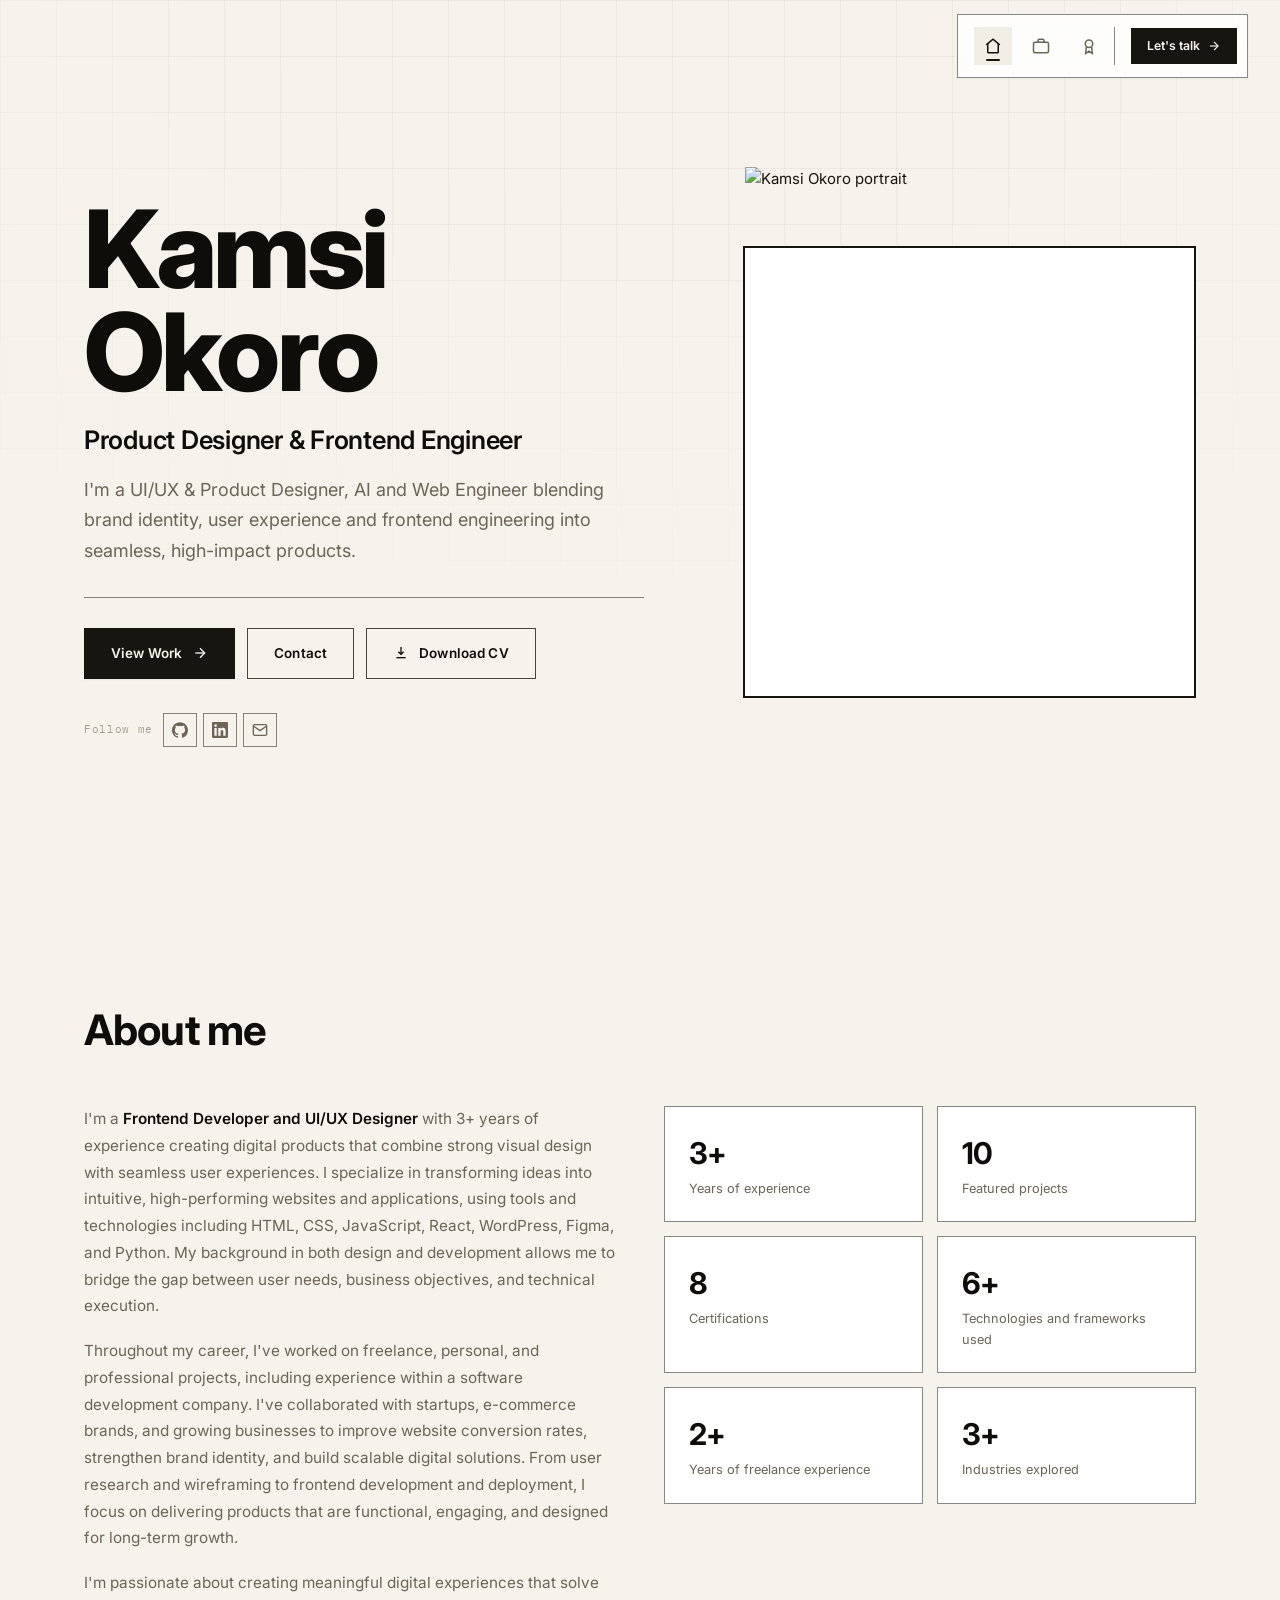
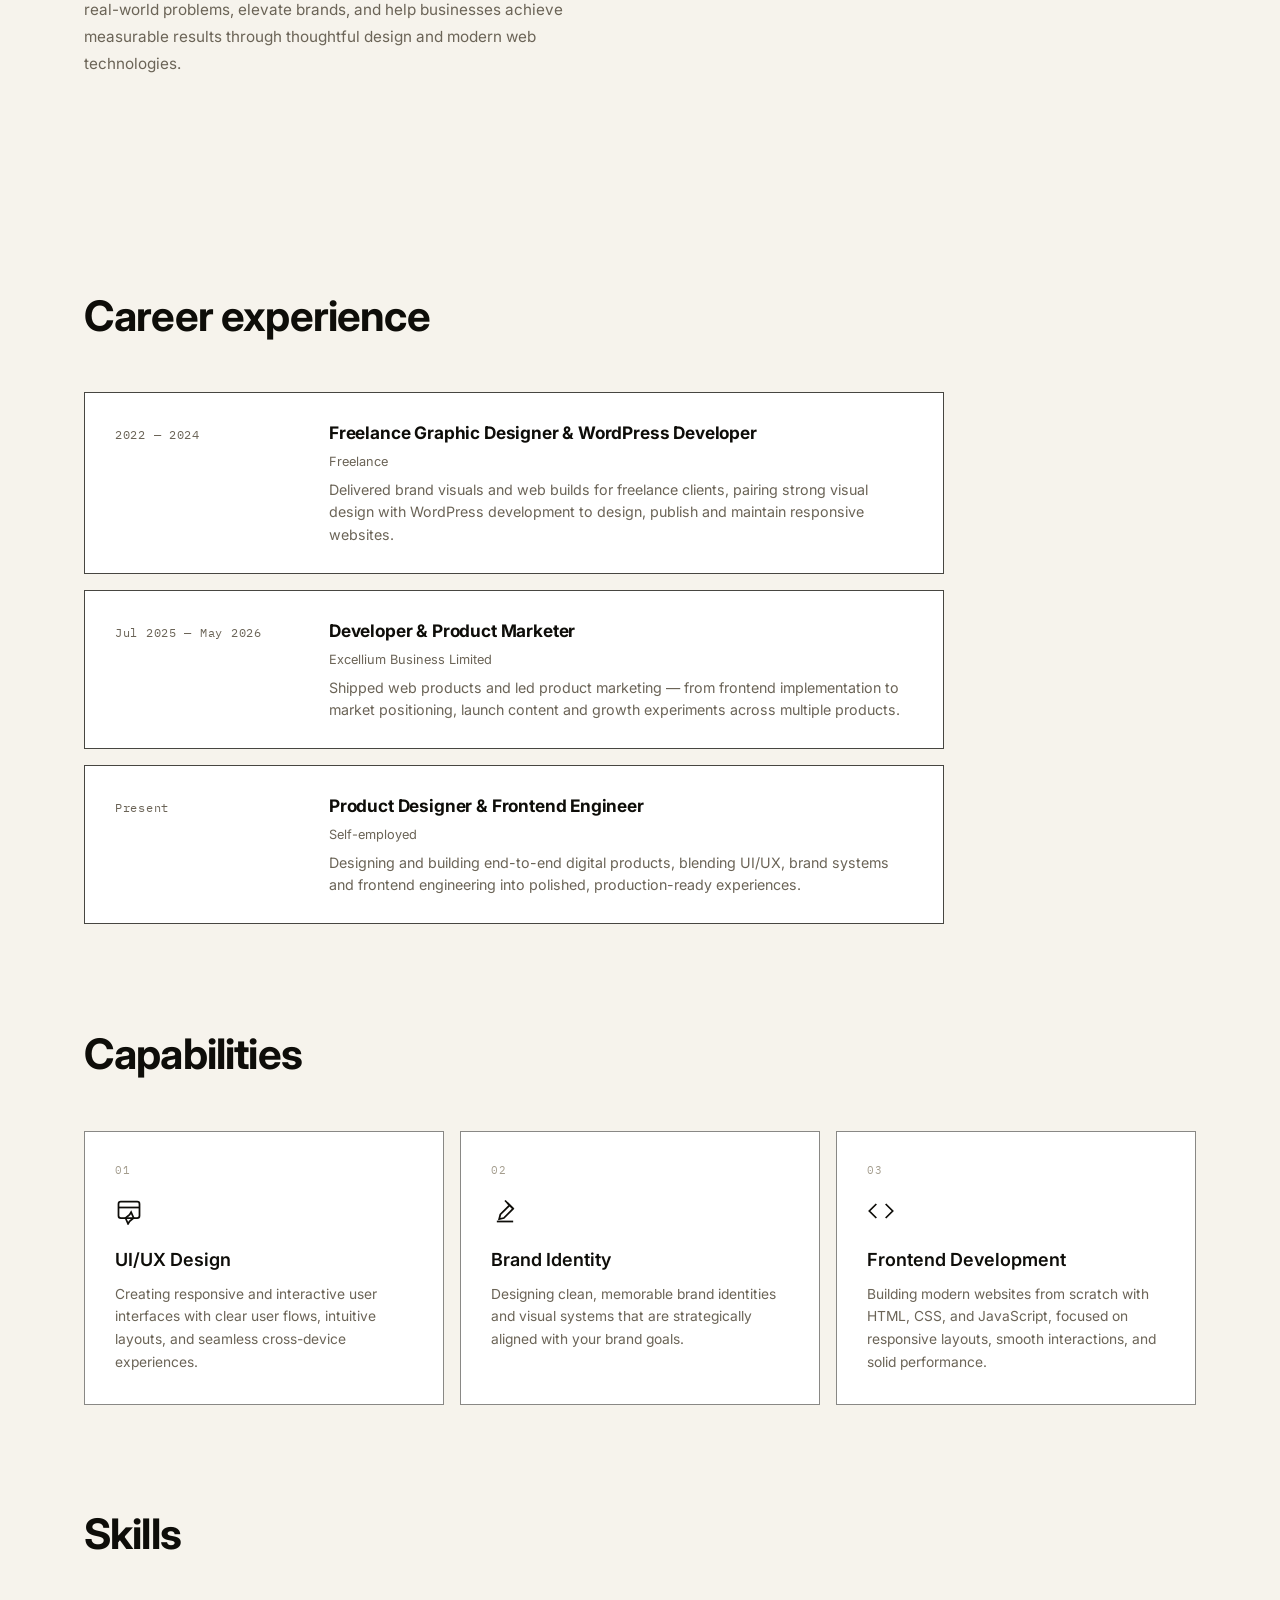
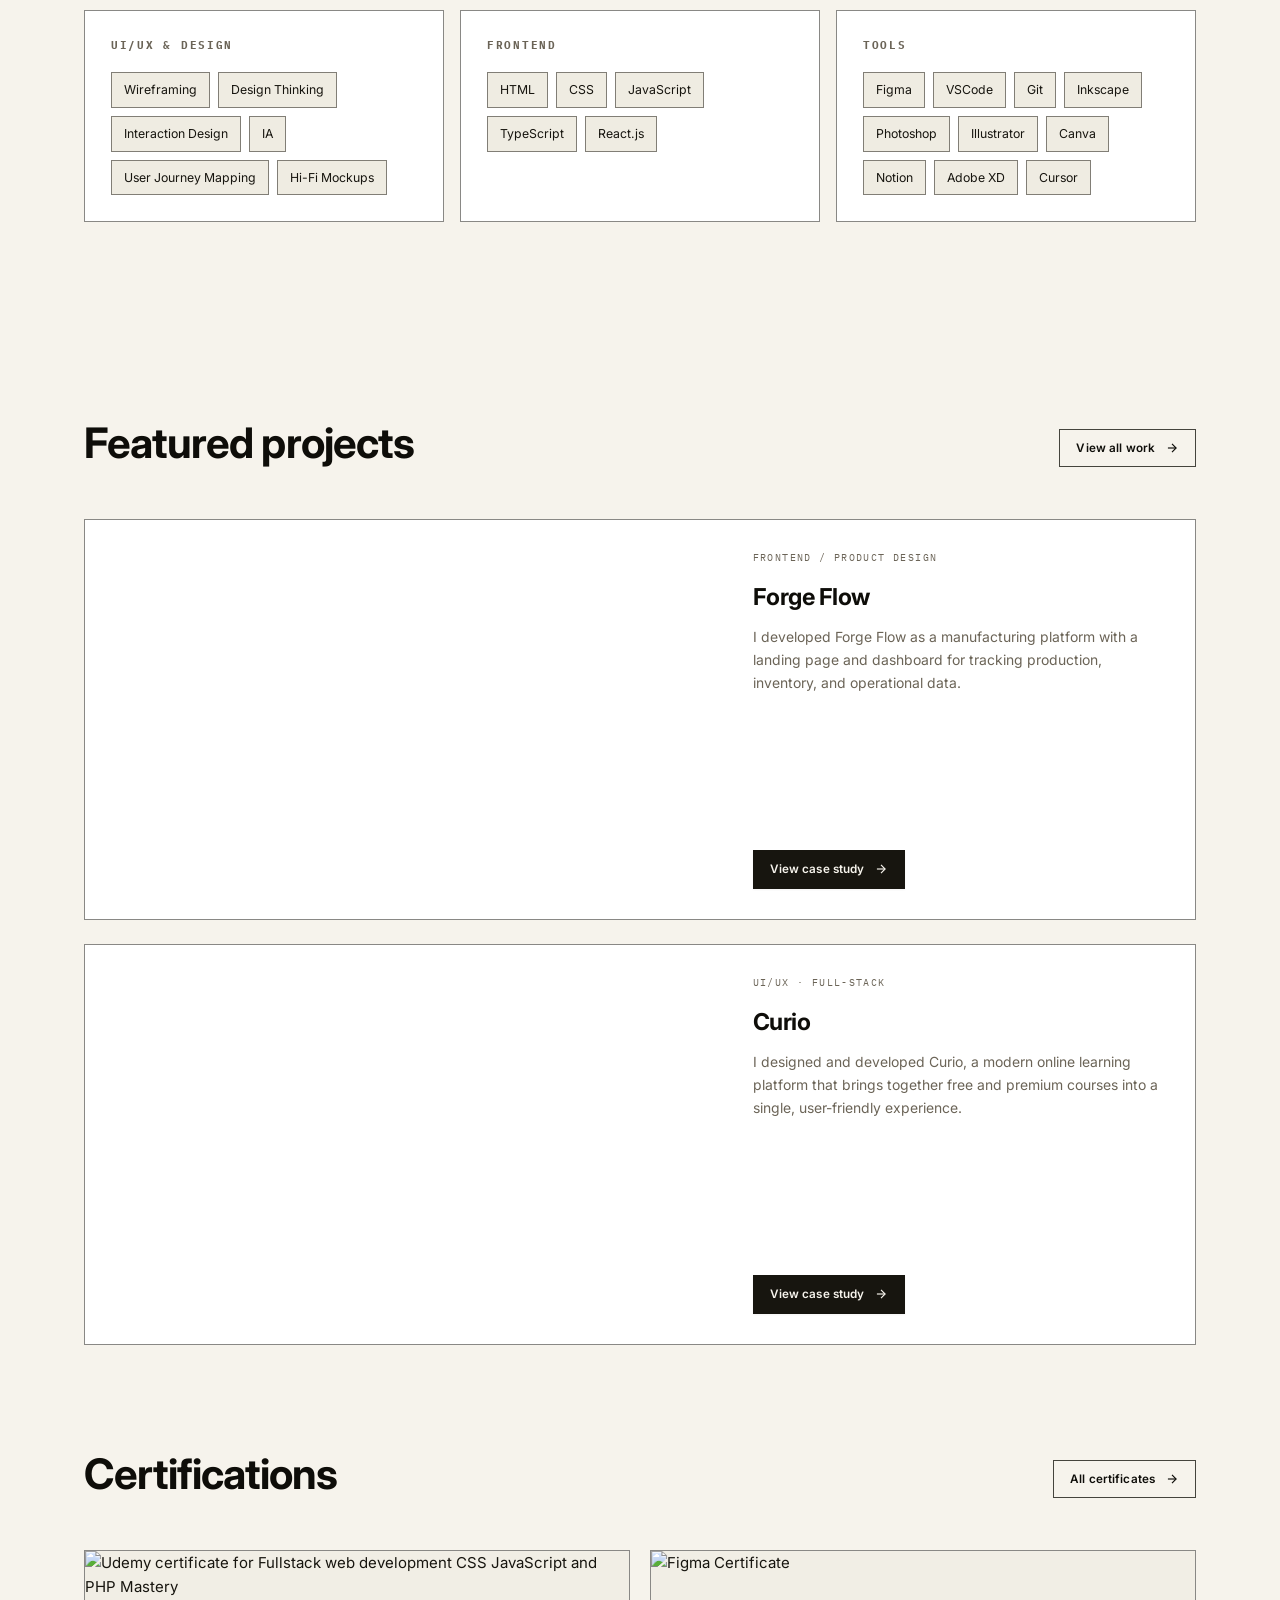
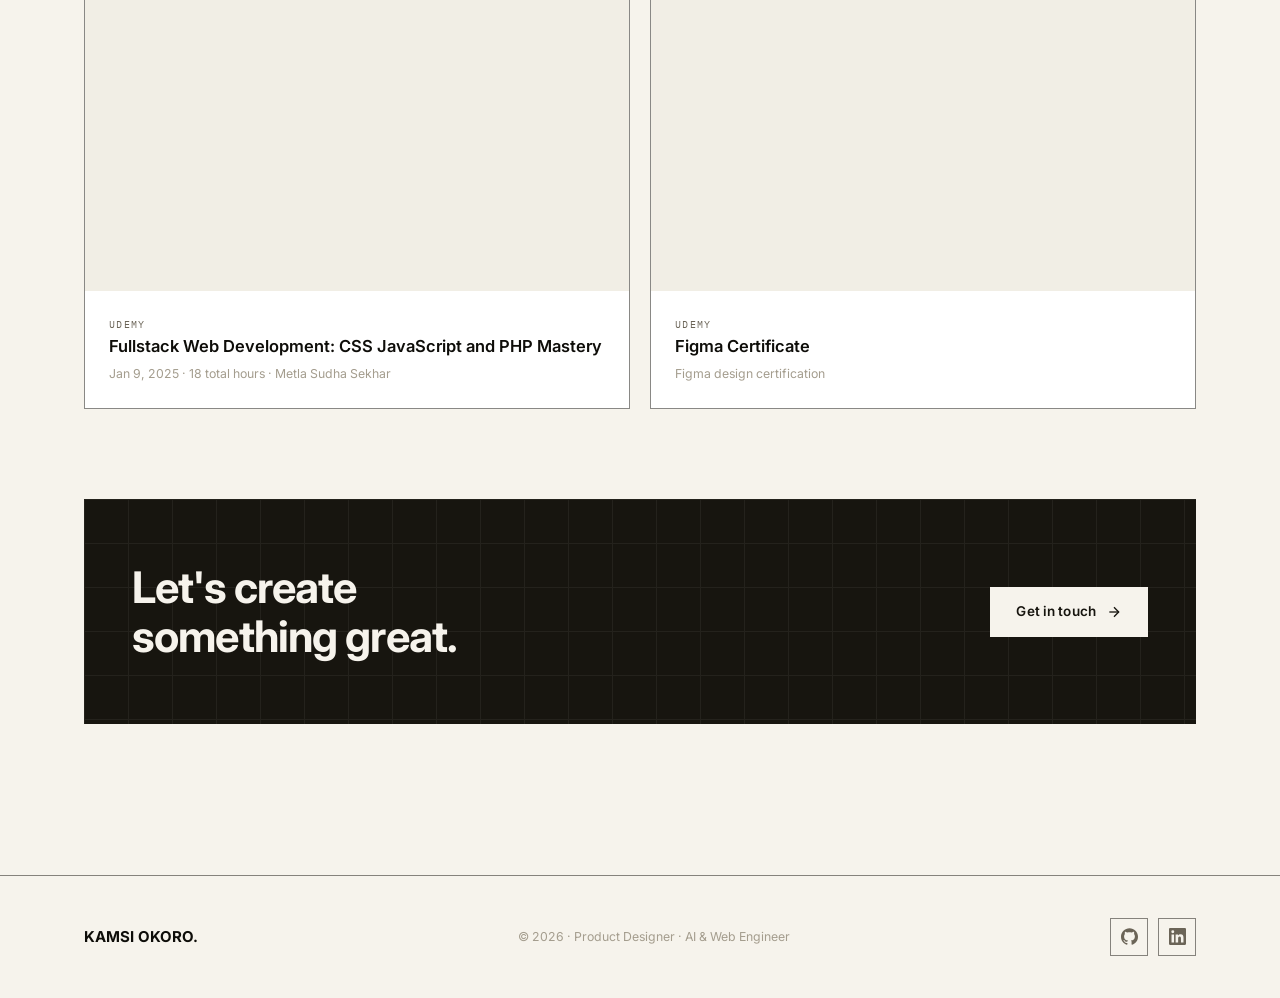
==== index.html @ ba5ca4f6 "Hero: new portfolio photo in square outlined frame, career experience section, expanded stats - Hero" ====
﻿<!DOCTYPE html>
<html lang="en" data-theme="light">
<head>
<meta charset="UTF-8">
<meta name="viewport" content="width=device-width, initial-scale=1.0">
<title>Kamsi Okoro — Product Designer · UI/UX · AI / Web Engineer</title>
<meta name="description" content="Kamsi Okoro is a Product Designer, UI/UX Designer, AI Engineer and Web Developer crafting premium digital products, brand identities and seamless experiences.">
<meta property="og:title" content="Kamsi Okoro — Portfolio">
<meta property="og:description" content="Product Designer · UI/UX Designer · AI / Web Engineer">
<meta property="og:type" content="website">
<link rel="icon" type="image/svg+xml" href="favicon.svg">
<link rel="stylesheet" href="css/style.css">
</head>
<body class="home-page">

<!-- ══════════ NAVBAR ══════════ -->
<header class="navbar">
  <div class="navbar-inner">
    <nav class="navbar-center" aria-label="Primary">
      <ul class="nav-links">
        <li><a class="nav-link active" href="index.html" aria-label="Home" title="Home"><svg viewBox="0 0 24 24" fill="none" stroke="currentColor" stroke-width="2"><path d="M3 10.5 12 3l9 7.5"/><path d="M5 9v11a1 1 0 0 0 1 1h12a1 1 0 0 0 1-1V9"/></svg></a></li>
        <li><a class="nav-link" href="works.html" aria-label="Work" title="Work"><svg viewBox="0 0 24 24" fill="none" stroke="currentColor" stroke-width="2"><rect x="2" y="7" width="20" height="14" rx="2"/><path d="M16 7V5a2 2 0 0 0-2-2h-4a2 2 0 0 0-2 2v2"/></svg></a></li>
        <li><a class="nav-link" href="certificatiions.html" aria-label="Certificates" title="Certificates"><svg viewBox="0 0 24 24" fill="none" stroke="currentColor" stroke-width="2"><circle cx="12" cy="9" r="5"/><path d="M8.5 13.5 7.5 22l4.5-3 4.5 3-1-8.5"/></svg></a></li>
      </ul>
    </nav>
    <div class="navbar-right">
      <a class="nav-cta" href="contact.html">Let's talk
        <svg viewBox="0 0 24 24" fill="none" stroke="currentColor" stroke-width="2"><line x1="5" y1="12" x2="19" y2="12"/><polyline points="12,5 19,12 12,19"/></svg>
      </a>
      <button class="hamburger-btn" aria-label="Toggle menu">
        <div class="hamburger-icon"><span></span><span></span><span></span></div>
      </button>
    </div>
  </div>
</header>

<!-- ══════════ MOBILE MENU ══════════ -->
<div class="mobile-menu">
  <ul class="mobile-menu-links">
    <li><a class="active" href="index.html">Home <small>/ 01</small></a></li>
    <li><a href="works.html">Work <small>/ 02</small></a></li>
    <li><a href="certificatiions.html">Certificates <small>/ 03</small></a></li>
    <li><a href="contact.html">Contact <small>/ 04</small></a></li>
  </ul>
  <div class="mobile-menu-social">
    <a href="https://www.linkedin.com/in/kamsiokoro" target="_blank" rel="noopener"><svg viewBox="0 0 24 24" fill="currentColor"><path d="M20.447 20.452h-3.554v-5.569c0-1.328-.027-3.037-1.852-3.037-1.853 0-2.136 1.445-2.136 2.939v5.667H9.351V9h3.414v1.561h.046c.477-.9 1.637-1.85 3.37-1.85 3.601 0 4.267 2.37 4.267 5.455v6.286zM5.337 7.433a2.062 2.062 0 01-2.063-2.065 2.064 2.064 0 112.063 2.065zm1.782 13.019H3.555V9h3.564v11.452zM22.225 0H1.771C.792 0 0 .774 0 1.729v20.542C0 23.227.792 24 1.771 24h20.451C23.2 24 24 23.227 24 22.271V1.729C24 .774 23.2 0 22.222 0h.003z"/></svg> LinkedIn</a>
    <a href="https://github.com/kamsigpt" target="_blank" rel="noopener noreferrer"><svg viewBox="0 0 24 24" fill="currentColor"><path d="M12 .297c-6.63 0-12 5.373-12 12 0 5.303 3.438 9.8 8.205 11.385.6.113.82-.258.82-.577 0-.285-.01-1.04-.015-2.04-3.338.724-4.042-1.61-4.042-1.61C4.422 18.07 3.633 17.7 3.633 17.7c-1.087-.744.084-.729.084-.729 1.205.084 1.838 1.236 1.838 1.236 1.07 1.835 2.809 1.305 3.495.998.108-.776.417-1.305.76-1.605-2.665-.3-5.466-1.332-5.466-5.93 0-1.31.465-2.38 1.235-3.22-.135-.303-.54-1.523.105-3.176 0 0 1.005-.322 3.3 1.23.96-.267 1.98-.399 3-.405 1.02.006 2.04.138 3 .405 2.28-1.552 3.285-1.23 3.285-1.23.645 1.653.24 2.873.12 3.176.765.84 1.23 1.91 1.23 3.22 0 4.61-2.805 5.625-5.475 5.92.42.36.81 1.096.81 2.22 0 1.606-.015 2.896-.015 3.286 0 .315.21.69.825.57C20.565 22.092 24 17.592 24 12.297c0-6.627-5.373-12-12-12"/></svg> GitHub</a>
    <a class="email-contact-link" href="mailto:theofficialkamsiokoro@gmail.com" data-email="theofficialkamsiokoro@gmail.com"><svg viewBox="0 0 24 24" fill="none" stroke="currentColor" stroke-width="2"><path d="M4 4h16c1.1 0 2 .9 2 2v12c0 1.1-.9 2-2 2H4c-1.1 0-2-.9-2-2V6c0-1.1.9-2 2-2z"/><polyline points="22,6 12,13 2,6"/></svg> Email</a>
    <a class="cv-download-link" href="assets/Nedokoro_Kamsiyochi_%E2%80%94_Product_Designer_Portfolio.pdf" download="Kamsi_Okoro_CV.pdf" data-cv-src="assets/Nedokoro_Kamsiyochi_%E2%80%94_Product_Designer_Portfolio.pdf" data-download-name="Kamsi_Okoro_CV.pdf"><svg viewBox="0 0 24 24" fill="none" stroke="currentColor" stroke-width="2"><path d="M12 3v11"/><path d="M8 10l4 4 4-4"/><path d="M5 19h14"/></svg> CV</a>
  </div>
</div>

<main class="main-content">

  <!-- ══════════ HERO ══════════ -->
  <section class="hero">
    <div class="container hero-grid">
      <div class="hero-copy hero-enter">
        <span class="hero-name-line">Kamsi Okoro</span>
        <p class="hero-subtitle">Product Designer &amp; Frontend Engineer</p>
        <p class="hero-intro">I'm a UI/UX &amp; Product Designer, AI and Web Engineer blending brand identity, user experience and frontend engineering into seamless, high-impact products.</p>
        <div class="hero-cta">
          <a class="btn btn-primary" href="works.html">View Work
            <svg viewBox="0 0 24 24" fill="none" stroke="currentColor" stroke-width="2"><line x1="5" y1="12" x2="19" y2="12"/><polyline points="12,5 19,12 12,19"/></svg>
          </a>
          <a class="btn btn-outline" href="contact.html">Contact</a>
          <a class="btn btn-outline cv-download-link" href="assets/Nedokoro_Kamsiyochi_%E2%80%94_Product_Designer_Portfolio.pdf" download="Kamsi_Okoro_CV.pdf" data-cv-src="assets/Nedokoro_Kamsiyochi_%E2%80%94_Product_Designer_Portfolio.pdf" data-download-name="Kamsi_Okoro_CV.pdf">
            <svg viewBox="0 0 24 24" fill="none" stroke="currentColor" stroke-width="2"><path d="M12 3v11"/><path d="M8 10l4 4 4-4"/><path d="M5 19h14"/></svg>
            Download CV
          </a>
        </div>
        <div class="hero-quick">
          <span class="mono">Follow me</span>
          <div class="quick-links">
            <a href="https://github.com/kamsigpt" target="_blank" rel="noopener noreferrer" aria-label="GitHub"><svg viewBox="0 0 24 24" fill="currentColor"><path d="M12 .297c-6.63 0-12 5.373-12 12 0 5.303 3.438 9.8 8.205 11.385.6.113.82-.258.82-.577 0-.285-.01-1.04-.015-2.04-3.338.724-4.042-1.61-4.042-1.61C4.422 18.07 3.633 17.7 3.633 17.7c-1.087-.744.084-.729.084-.729 1.205.084 1.838 1.236 1.838 1.236 1.07 1.835 2.809 1.305 3.495.998.108-.776.417-1.305.76-1.605-2.665-.3-5.466-1.332-5.466-5.93 0-1.31.465-2.38 1.235-3.22-.135-.303-.54-1.523.105-3.176 0 0 1.005-.322 3.3 1.23.96-.267 1.98-.399 3-.405 1.02.006 2.04.138 3 .405 2.28-1.552 3.285-1.23 3.285-1.23.645 1.653.24 2.873.12 3.176.765.84 1.23 1.91 1.23 3.22 0 4.61-2.805 5.625-5.475 5.92.42.36.81 1.096.81 2.22 0 1.606-.015 2.896-.015 3.286 0 .315.21.69.825.57C20.565 22.092 24 17.592 24 12.297c0-6.627-5.373-12-12-12"/></svg></a>
            <a href="https://www.linkedin.com/in/kamsiokoro" target="_blank" rel="noopener" aria-label="LinkedIn"><svg viewBox="0 0 24 24" fill="currentColor"><path d="M20.447 20.452h-3.554v-5.569c0-1.328-.027-3.037-1.852-3.037-1.853 0-2.136 1.445-2.136 2.939v5.667H9.351V9h3.414v1.561h.046c.477-.9 1.637-1.85 3.37-1.85 3.601 0 4.267 2.37 4.267 5.455v6.286zM5.337 7.433a2.062 2.062 0 01-2.063-2.065 2.064 2.064 0 112.063 2.065zm1.782 13.019H3.555V9h3.564v11.452zM22.225 0H1.771C.792 0 0 .774 0 1.729v20.542C0 23.227.792 24 1.771 24h20.451C23.2 24 24 23.227 24 22.271V1.729C24 .774 23.2 0 22.222 0h.003z"/></svg></a>
            <a class="email-contact-link" href="mailto:theofficialkamsiokoro@gmail.com" data-email="theofficialkamsiokoro@gmail.com" aria-label="Email"><svg viewBox="0 0 24 24" fill="none" stroke="currentColor" stroke-width="2"><path d="M4 4h16c1.1 0 2 .9 2 2v12c0 1.1-.9 2-2 2H4c-1.1 0-2-.9-2-2V6c0-1.1.9-2 2-2z"/><polyline points="22,6 12,13 2,6"/></svg></a>
          </div>
        </div>
      </div>

      <div class="hero-art hero-art-rise">
        <div class="hero-art-frame">
          <img class="hero-portrait" src="assets/portfolio%20photo.jpg" alt="Kamsi Okoro portrait" loading="eager" decoding="async">
        </div>
      </div>
    </div>
  </section>

  <!-- ══════════ ABOUT ══════════ -->
  <section class="section" id="about">
    <div class="container">
      <div class="section-head fade-up">
        <div>
          <h2 class="section-title">About me</h2>
        </div>
      </div>
      <div class="about-grid">
        <div class="about-text fade-up">
          <p>I'm a <strong>Frontend Developer and UI/UX Designer</strong> with 3+ years of experience creating digital products that combine strong visual design with seamless user experiences. I specialize in transforming ideas into intuitive, high-performing websites and applications, using tools and technologies including HTML, CSS, JavaScript, React, WordPress, Figma, and Python. My background in both design and development allows me to bridge the gap between user needs, business objectives, and technical execution.</p>
          <p>Throughout my career, I've worked on freelance, personal, and professional projects, including experience within a software development company. I've collaborated with startups, e-commerce brands, and growing businesses to improve website conversion rates, strengthen brand identity, and build scalable digital solutions. From user research and wireframing to frontend development and deployment, I focus on delivering products that are functional, engaging, and designed for long-term growth.</p>
          <p>I'm passionate about creating meaningful digital experiences that solve real-world problems, elevate brands, and help businesses achieve measurable results through thoughtful design and modern web technologies.</p>
        </div>
        <div class="about-stats fade-up" style="--delay:0.1s">
          <div class="stat-tile"><div class="stat-num" data-count="3" data-suffix="+">0+</div><div class="stat-label">Years of experience</div></div>
          <div class="stat-tile"><div class="stat-num" data-count="10">0</div><div class="stat-label">Featured projects</div></div>
          <div class="stat-tile"><div class="stat-num" data-count="8">0</div><div class="stat-label">Certifications</div></div>
          <div class="stat-tile"><div class="stat-num" data-count="6" data-suffix="+">0+</div><div class="stat-label">Technologies and frameworks used</div></div>
          <div class="stat-tile"><div class="stat-num" data-count="2" data-suffix="+">0+</div><div class="stat-label">Years of freelance experience</div></div>
          <div class="stat-tile"><div class="stat-num" data-count="3" data-suffix="+">0+</div><div class="stat-label">Industries explored</div></div>
        </div>
      </div>
    </div>
  </section>

  <!-- ══════════ CAREER EXPERIENCE ══════════ -->
  <section class="section" id="career">
    <div class="container">
      <div class="section-head fade-up">
        <div>
          <h2 class="section-title">Career experience</h2>
        </div>
      </div>
      <div class="career-list">
        <article class="career-card fade-up">
          <span class="career-period">2022 — 2024</span>
          <div class="career-role">
            <h3>Freelance Graphic Designer &amp; WordPress Developer</h3>
            <span class="career-company">Freelance</span>
          </div>
          <p>Delivered brand visuals and web builds for freelance clients, pairing strong visual design with WordPress development to design, publish and maintain responsive websites.</p>
        </article>
        <article class="career-card fade-up" style="--delay:0.08s">
          <span class="career-period">Jul 2025 — May 2026</span>
          <div class="career-role">
            <h3>Developer &amp; Product Marketer</h3>
            <span class="career-company">Excellium Business Limited</span>
          </div>
          <p>Shipped web products and led product marketing — from frontend implementation to market positioning, launch content and growth experiments across multiple products.</p>
        </article>
        <article class="career-card fade-up" style="--delay:0.16s">
          <span class="career-period">Present</span>
          <div class="career-role">
            <h3>Product Designer &amp; Frontend Engineer</h3>
            <span class="career-company">Self-employed</span>
          </div>
          <p>Designing and building end-to-end digital products, blending UI/UX, brand systems and frontend engineering into polished, production-ready experiences.</p>
        </article>
      </div>
    </div>
  </section>

  <!-- ══════════ SERVICES ══════════ -->
  <section class="section" id="services" style="padding-top:0">
    <div class="container">
      <div class="section-head fade-up">
        <div>
          <h2 class="section-title">Capabilities</h2>
        </div>
      </div>
      <div class="services-grid">
        <article class="service-card fade-up">
          <div class="num">01</div>
          <div class="icon"><svg viewBox="0 0 24 24" fill="none" stroke="currentColor" stroke-width="1.5"><rect x="3" y="4" width="18" height="14" rx="2"/><line x1="3" y1="9" x2="21" y2="9"/><path d="M9 18l2.2 5 1.3-2.1L16 18l-2.2-5-1.3 2.1z"/></svg></div>
          <h3>UI/UX Design</h3>
          <p>Creating responsive and interactive user interfaces with clear user flows, intuitive layouts, and seamless cross-device experiences.</p>
        </article>
        <article class="service-card fade-up" style="--delay:0.08s">
          <div class="num">02</div>
          <div class="icon"><svg viewBox="0 0 24 24" fill="none" stroke="currentColor" stroke-width="1.5"><path d="M12 3l7 7-8 8-4 1 1-4 8-8z"/><path d="M14 5l5 5"/><path d="M5 21h14"/></svg></div>
          <h3>Brand Identity</h3>
          <p>Designing clean, memorable brand identities and visual systems that are strategically aligned with your brand goals.</p>
        </article>
        <article class="service-card fade-up" style="--delay:0.16s">
          <div class="num">03</div>
          <div class="icon"><svg viewBox="0 0 24 24" fill="none" stroke="currentColor" stroke-width="1.5"><polyline points="16,18 22,12 16,6"/><polyline points="8,6 2,12 8,18"/></svg></div>
          <h3>Frontend Development</h3>
          <p>Building modern websites from scratch with HTML, CSS, and JavaScript, focused on responsive layouts, smooth interactions, and solid performance.</p>
        </article>
      </div>
    </div>
  </section>

  <!-- ══════════ SKILLS ══════════ -->
  <section class="section" id="skills" style="padding-top:0">
    <div class="container">
      <div class="section-head fade-up">
        <div>
          <h2 class="section-title">Skills</h2>
        </div>
      </div>
      <div class="skills-grid">
        <article class="skill-card fade-up">
          <h3>UI/UX &amp; Design</h3>
          <div class="skill-chips">
            <span class="skill-chip">Wireframing</span>
            <span class="skill-chip">Design Thinking</span>
            <span class="skill-chip">Interaction Design</span>
            <span class="skill-chip">IA</span>
            <span class="skill-chip">User Journey Mapping</span>
            <span class="skill-chip">Hi-Fi Mockups</span>
          </div>
        </article>
        <article class="skill-card fade-up" style="--delay:0.08s">
          <h3>Frontend</h3>
          <div class="skill-chips">
            <span class="skill-chip">HTML</span>
            <span class="skill-chip">CSS</span>
            <span class="skill-chip">JavaScript</span>
            <span class="skill-chip">TypeScript</span>
            <span class="skill-chip">React.js</span>
          </div>
        </article>
        <article class="skill-card fade-up" style="--delay:0.16s">
          <h3>Tools</h3>
          <div class="skill-chips">
            <span class="skill-chip">Figma</span>
            <span class="skill-chip">VSCode</span>
            <span class="skill-chip">Git</span>
            <span class="skill-chip">Inkscape</span>
            <span class="skill-chip">Photoshop</span>
            <span class="skill-chip">Illustrator</span>
            <span class="skill-chip">Canva</span>
            <span class="skill-chip">Notion</span>
            <span class="skill-chip">Adobe XD</span>
            <span class="skill-chip">Cursor</span>
          </div>
        </article>
      </div>
    </div>
  </section>

  <!-- ══════════ FEATURED WORK ══════════ -->
  <section class="section" id="work">
    <div class="container">
      <div class="section-head fade-up">
        <div>
          <h2 class="section-title">Featured projects</h2>
        </div>
        <a class="btn btn-outline btn-sm" href="works.html">View all work
          <svg viewBox="0 0 24 24" fill="none" stroke="currentColor" stroke-width="2"><line x1="5" y1="12" x2="19" y2="12"/><polyline points="12,5 19,12 12,19"/></svg>
        </a>
      </div>

      <div class="featured-list">
        <a href="works.html" class="featured-item fade-up">
          <div class="featured-media">
            <video src="assets/works/forge-flow-upload.mp4" autoplay loop muted playsinline preload="metadata"></video>
          </div>
          <div class="featured-body">
            <span class="cat">Frontend / Product Design</span>
            <h3>Forge Flow</h3>
            <p>I developed Forge Flow as a manufacturing platform with a landing page and dashboard for tracking production, inventory, and operational data.</p>
            <span class="btn btn-primary btn-sm">View case study
              <svg viewBox="0 0 24 24" fill="none" stroke="currentColor" stroke-width="2"><line x1="5" y1="12" x2="19" y2="12"/><polyline points="12,5 19,12 12,19"/></svg>
            </span>
          </div>
        </a>

        <a href="works.html" class="featured-item fade-up" style="--delay:0.08s">
          <div class="featured-media">
            <video src="assets/works/curio display video.mp4" autoplay loop muted playsinline preload="metadata"></video>
          </div>
          <div class="featured-body">
            <span class="cat">UI/UX · Full-Stack</span>
            <h3>Curio</h3>
            <p>I designed and developed Curio, a modern online learning platform that brings together free and premium courses into a single, user-friendly experience.</p>
            <span class="btn btn-primary btn-sm">View case study
              <svg viewBox="0 0 24 24" fill="none" stroke="currentColor" stroke-width="2"><line x1="5" y1="12" x2="19" y2="12"/><polyline points="12,5 19,12 12,19"/></svg>
            </span>
          </div>
        </a>
      </div>
    </div>
  </section>

  <!-- ══════════ CERT PREVIEW ══════════ -->
  <section class="section" id="certificates" style="padding-top:0">
    <div class="container">
      <div class="section-head fade-up">
        <div>
          <h2 class="section-title">Certifications</h2>
        </div>
        <a class="btn btn-outline btn-sm" href="certificatiions.html">All certificates
          <svg viewBox="0 0 24 24" fill="none" stroke="currentColor" stroke-width="2"><line x1="5" y1="12" x2="19" y2="12"/><polyline points="12,5 19,12 12,19"/></svg>
        </a>
      </div>
      <div class="cert-preview-grid">
        <a href="certificatiions.html#fullstack-css-js-php" class="cert-preview fade-up">
          <div class="cert-preview-media"><img src="assets/certificates/udemy-3.jpg" alt="Udemy certificate for Fullstack web development CSS JavaScript and PHP Mastery" loading="lazy"></div>
          <div class="cert-preview-body">
            <span class="org">Udemy</span>
            <h3>Fullstack Web Development: CSS JavaScript and PHP Mastery</h3>
            <p class="meta">Jan 9, 2025 · 18 total hours · Metla Sudha Sekhar</p>
          </div>
        </a>
        <a href="certificatiions.html#figma-certificate" class="cert-preview fade-up" style="--delay:0.08s">
          <div class="cert-preview-media"><img src="assets/certificates/figma%20certificate.jpg" alt="Figma Certificate" loading="lazy"></div>
          <div class="cert-preview-body">
            <span class="org">Udemy</span>
            <h3>Figma Certificate</h3>
            <p class="meta">Figma design certification</p>
          </div>
        </a>
      </div>
    </div>
  </section>

  <!-- ══════════ CTA ══════════ -->
  <section class="section" style="padding-top:0">
    <div class="container">
      <div class="cta-panel fade-up">
        <h2>Let's create<br>something great.</h2>
        <a class="btn" href="contact.html">Get in touch
          <svg viewBox="0 0 24 24" fill="none" stroke="currentColor" stroke-width="2"><line x1="5" y1="12" x2="19" y2="12"/><polyline points="12,5 19,12 12,19"/></svg>
        </a>
      </div>
    </div>
  </section>

  <!-- ══════════ FOOTER ══════════ -->
  <footer class="footer">
    <div class="container footer-inner">
      <span class="footer-brand">KAMSI OKORO.</span>
      <span class="footer-copy">© 2026 · Product Designer · AI &amp; Web Engineer</span>
      <div class="footer-social">
        <a href="https://github.com/kamsigpt" target="_blank" rel="noopener noreferrer" aria-label="GitHub"><svg viewBox="0 0 24 24" fill="currentColor"><path d="M12 .297c-6.63 0-12 5.373-12 12 0 5.303 3.438 9.8 8.205 11.385.6.113.82-.258.82-.577 0-.285-.01-1.04-.015-2.04-3.338.724-4.042-1.61-4.042-1.61C4.422 18.07 3.633 17.7 3.633 17.7c-1.087-.744.084-.729.084-.729 1.205.084 1.838 1.236 1.838 1.236 1.07 1.835 2.809 1.305 3.495.998.108-.776.417-1.305.76-1.605-2.665-.3-5.466-1.332-5.466-5.93 0-1.31.465-2.38 1.235-3.22-.135-.303-.54-1.523.105-3.176 0 0 1.005-.322 3.3 1.23.96-.267 1.98-.399 3-.405 1.02.006 2.04.138 3 .405 2.28-1.552 3.285-1.23 3.285-1.23.645 1.653.24 2.873.12 3.176.765.84 1.23 1.91 1.23 3.22 0 4.61-2.805 5.625-5.475 5.92.42.36.81 1.096.81 2.22 0 1.606-.015 2.896-.015 3.286 0 .315.21.69.825.57C20.565 22.092 24 17.592 24 12.297c0-6.627-5.373-12-12-12"/></svg></a>
        <a href="https://www.linkedin.com/in/kamsiokoro" target="_blank" rel="noopener" aria-label="LinkedIn"><svg viewBox="0 0 24 24" fill="currentColor"><path d="M20.447 20.452h-3.554v-5.569c0-1.328-.027-3.037-1.852-3.037-1.853 0-2.136 1.445-2.136 2.939v5.667H9.351V9h3.414v1.561h.046c.477-.9 1.637-1.85 3.37-1.85 3.601 0 4.267 2.37 4.267 5.455v6.286zM5.337 7.433a2.062 2.062 0 01-2.063-2.065 2.064 2.064 0 112.063 2.065zm1.782 13.019H3.555V9h3.564v11.452zM22.225 0H1.771C.792 0 0 .774 0 1.729v20.542C0 23.227.792 24 1.771 24h20.451C23.2 24 24 23.227 24 22.271V1.729C24 .774 23.2 0 22.222 0h.003z"/></svg></a>
      </div>
    </div>
  </footer>

</main>

<script src="js/main.js"></script>
</body>
</html>
---- css/style.css ----
/* ═══════════════════════════════════════════════════════
   KAMSI OKORO — Premium Editorial Portfolio
   Minimalist · Sophisticated · Technical · Warm off-white
   ═══════════════════════════════════════════════════════ */

@import url('https://fonts.googleapis.com/css2?family=IBM+Plex+Mono:wght@400;500&family=Inter:opsz,wght@14..32,300;14..32,400;14..32,500;14..32,600;14..32,700;14..32,800&display=swap');

/* ── DESIGN TOKENS ── */
:root {
  --bg:          #f6f3ec;   /* warm off-white */
  --bg2:         #efece2;   /* slightly deeper warm */
  --surface:     #ffffff;
  --surface-2:   #f1eee5;
  --text:        #17150f;   /* near-black warm */
  --text-strong: #0e0d09;
  --text-sub:    #6b6457;
  --text-dim:    #a49d8e;
  --border:      rgba(20,18,12,0.50);
  --border-bright: rgba(20,18,12,0.78);
  --accent:      #17150f;
  --btn-bg:      #17150f;
  --btn-text:    #f6f3ec;
  --btn-hover:   #2c2920;
  --grid-line:   rgba(23,21,15,0.045);

  --r-sm: 0px;
  --r-md: 0px;
  --r-lg: 0px;
  --r-full: 0px;

  --shadow-sm: 0 1px 2px rgba(23,21,15,0.05);
  --shadow-md: 0 12px 30px rgba(23,21,15,0.08);
  --shadow-lg: 0 24px 60px rgba(23,21,15,0.10);

  --font-sans: 'Inter', 'Segoe UI', Arial, sans-serif;
  --font-mono: 'IBM Plex Mono', 'SFMono-Regular', Consolas, monospace;

  --ease: cubic-bezier(0.76, 0, 0.24, 1);
  --ease-out: cubic-bezier(0.16, 1, 0.3, 1);
  --ease-smooth: cubic-bezier(0.22, 1, 0.36, 1);

  --nav-h: 64px;
  --max-w: 1240px;
  --page-pad: 64px;
}

[data-theme="dark"] {
  --bg:          #121110;
  --bg2:         #1a1916;
  --surface:     #1d1b18;
  --surface-2:   #24221e;
  --text:        #ece9e1;
  --text-strong: #f7f4ec;
  --text-sub:    #a8a193;
  --text-dim:    #6b665b;
  --border:      rgba(255,255,255,0.10);
  --border-bright: rgba(255,255,255,0.20);
  --accent:      #ece9e1;
  --btn-bg:      #ece9e1;
  --btn-text:    #15130f;
  --btn-hover:   #ffffff;
  --grid-line:   rgba(255,255,255,0.05);
  --shadow-sm: 0 1px 2px rgba(0,0,0,0.3);
  --shadow-md: 0 12px 30px rgba(0,0,0,0.4);
  --shadow-lg: 0 24px 60px rgba(0,0,0,0.5);
}

/* ── RESET / BASE ── */
*, *::before, *::after { box-sizing: border-box; margin: 0; padding: 0; }
html { scroll-behavior: smooth; font-size: 15px; }
body {
  font-family: var(--font-sans);
  background: var(--bg);
  color: var(--text);
  overflow-x: hidden;
  min-height: 100vh;
  line-height: 1.6;
  text-rendering: optimizeLegibility;
  -webkit-font-smoothing: antialiased;
  -webkit-tap-highlight-color: transparent;
  transition: background-color 0.35s var(--ease-smooth), color 0.35s var(--ease-smooth);
}

/* Subtle technical grid background */
body::before {
  content: '';
  position: fixed;
  inset: 0;
  background-image:
    linear-gradient(var(--grid-line) 1px, transparent 1px),
    linear-gradient(90deg, var(--grid-line) 1px, transparent 1px);
  background-size: 56px 56px;
  mask-image: radial-gradient(ellipse 90% 70% at 50% 0%, #000 30%, transparent 100%);
  -webkit-mask-image: radial-gradient(ellipse 90% 70% at 50% 0%, #000 30%, transparent 100%);
  pointer-events: none;
  z-index: 0;
  transition: opacity 0.35s var(--ease-smooth);
}

a { text-decoration: none; color: inherit; }
button { border: none; background: none; cursor: pointer; font-family: inherit; color: inherit; }
img, video { display: block; max-width: 100%; }

::selection { background: var(--accent); color: var(--bg); }

a:focus-visible,
button:focus-visible {
  outline: 2px solid var(--accent);
  outline-offset: 3px;
  border-radius: 4px;
}

/* ── CONTAINER ── */
.container { width: 100%; max-width: var(--max-w); margin: 0 auto; padding: 0 var(--page-pad); }

/* ── TYPOGRAPHY HELPERS ── */
.mono { font-family: var(--font-mono); }
.eyebrow {
  font-family: var(--font-mono);
  font-size: 0.66rem;
  letter-spacing: 0.22em;
  text-transform: uppercase;
  color: var(--text-sub);
  display: inline-flex;
  align-items: center;
  gap: 10px;
}
.eyebrow::before {
  content: '';
  width: 26px;
  height: 1px;
  background: currentColor;
  opacity: 0.35;
}

/* ── NAVIGATION ── */
.navbar {
  position: fixed;
  top: 14px;
  left: 0;
  right: 0;
  z-index: 200;
  display: flex;
  justify-content: center;
  pointer-events: none;
  padding: 0 16px;
}
.navbar-inner {
  pointer-events: auto;
  width: auto;
  max-width: none;
  margin-left: auto;
  margin-right: 16px;
  height: var(--nav-h);
  display: flex;
  align-items: center;
  justify-content: flex-end;
  gap: 16px;
  padding: 0 10px;
  background: color-mix(in srgb, var(--surface) 78%, transparent);
  backdrop-filter: blur(14px) saturate(1.3);
  -webkit-backdrop-filter: blur(14px) saturate(1.3);
  border: 1px solid var(--border);
  border-radius: var(--r-lg);
  box-shadow: var(--shadow-sm);
  transition: background-color 0.3s, box-shadow 0.3s, border-color 0.3s;
}
.nav-links {
  display: flex;
  align-items: center;
  gap: 10px;
  list-style: none;
  padding: 0 6px;
  border-right: 1px solid var(--border);
}
.nav-link {
  position: relative;
  display: inline-flex;
  align-items: center;
  justify-content: center;
  width: 38px;
  height: 38px;
  color: var(--text-sub);
  border-radius: var(--r-sm);
  transition: color 0.2s var(--ease-smooth), background-color 0.2s var(--ease-smooth);
}
.nav-link svg { width: 18px; height: 18px; }
.nav-link:hover { color: var(--text-strong); background: var(--surface-2); }
.nav-link.active { color: var(--text-strong); background: var(--surface-2); }
.nav-link.active::after {
  content: '';
  position: absolute;
  left: 12px; right: 12px; bottom: 4px;
  height: 2px;
  border-radius: 2px;
  background: var(--accent);
}

.navbar-right {
  display: flex;
  align-items: center;
  gap: 10px;
}

/* CTA button in nav */
.nav-cta {
  display: inline-flex;
  align-items: center;
  gap: 7px;
  padding: 8px 16px;
  background: var(--btn-bg);
  color: var(--btn-text);
  border-radius: var(--r-full);
  font-size: 0.82rem;
  font-weight: 600;
  transition: transform 0.2s var(--ease-smooth), background-color 0.2s, box-shadow 0.2s;
}
.nav-cta:hover { background: var(--btn-hover); transform: translateY(-1px); box-shadow: var(--shadow-sm); }
.nav-cta svg { width: 14px; height: 14px; }

/* Mobile hamburger */
.hamburger-btn {
  display: none;
  width: 42px;
  height: 42px;
  border-radius: var(--r-sm);
  align-items: center;
  justify-content: center;
  border: 1px solid var(--border);
  background: var(--surface);
  position: relative;
  z-index: 260;
}
.hamburger-icon { width: 20px; height: 14px; position: relative; display: flex; flex-direction: column; justify-content: space-between; }
.hamburger-icon span { display: block; height: 2px; background: var(--text-strong); border-radius: 2px; transition: transform 0.25s var(--ease-out), opacity 0.2s; }
.sidebar-open .hamburger-icon span:nth-child(1) { transform: translateY(6px) rotate(45deg); }
.sidebar-open .hamburger-icon span:nth-child(2) { opacity: 0; }
.sidebar-open .hamburger-icon span:nth-child(3) { transform: translateY(-6px) rotate(-45deg); }

/* Mobile menu */
.mobile-menu {
  position: fixed;
  top: 0; left: 0; right: 0; bottom: 0;
  z-index: 250;
  background: var(--bg);
  padding: 96px 28px 40px;
  display: flex;
  flex-direction: column;
  justify-content: space-between;
  opacity: 0;
  visibility: hidden;
  transform: translateY(-8px);
  transition: opacity 0.3s var(--ease-smooth), visibility 0.3s, transform 0.3s var(--ease-out);
}
.sidebar-open .mobile-menu { opacity: 1; visibility: visible; transform: none; }
.mobile-menu-links { list-style: none; display: flex; flex-direction: column; gap: 4px; }
.mobile-menu-links a {
  display: flex;
  justify-content: space-between;
  align-items: center;
  padding: 16px 4px;
  font-size: 1.5rem;
  font-weight: 600;
  color: var(--text);
  border-bottom: 1px solid var(--border);
}
.mobile-menu-links a small { font-family: var(--font-mono); font-size: 0.7rem; color: var(--text-dim); font-weight: 400; }
.mobile-menu-links a.active { color: var(--text-strong); }
.mobile-menu-social { display: flex; gap: 14px; flex-wrap: wrap; }
.mobile-menu-social a {
  display: inline-flex;
  align-items: center;
  gap: 8px;
  padding: 10px 16px;
  border: 1px solid var(--border);
  border-radius: var(--r-full);
  font-size: 0.82rem;
  font-weight: 500;
}
.mobile-menu-social a svg { width: 16px; height: 16px; }

/* ── BUTTONS ── */
.btn {
  display: inline-flex;
  align-items: center;
  justify-content: center;
  gap: 10px;
  padding: 14px 26px;
  border-radius: var(--r-md);
  font-size: 0.9rem;
  font-weight: 600;
  letter-spacing: 0.01em;
  transition: transform 0.2s var(--ease-smooth), box-shadow 0.2s, background-color 0.2s, color 0.2s, border-color 0.2s;
  white-space: nowrap;
}
.btn svg { width: 16px; height: 16px; transition: transform 0.22s var(--ease-smooth); }
.btn:hover svg { transform: translateX(4px); }
.btn-primary { background: var(--btn-bg); color: var(--btn-text); border: 1px solid var(--btn-bg); box-shadow: var(--shadow-sm); }
.btn-primary:hover { background: var(--btn-hover); transform: translateY(-2px); box-shadow: var(--shadow-md); }
.btn-outline {
  background: transparent;
  color: var(--text-strong);
  border: 1px solid var(--border-bright);
}
.btn-outline:hover { border-color: var(--accent); transform: translateY(-2px); background: var(--surface-2); box-shadow: var(--shadow-sm); }
.btn-sm { padding: 9px 16px; font-size: 0.78rem; border-radius: var(--r-sm); }
.btn-sm svg { width: 14px; height: 14px; }
.btn-block { width: 100%; }

/* Arrow-only square nav button */
.arrow-btn {
  width: 48px; height: 48px;
  border-radius: 0;
  background: var(--btn-bg);
  color: var(--btn-text);
  border: 1px solid var(--btn-bg);
  display: inline-flex;
  align-items: center;
  justify-content: center;
  transition: transform 0.2s var(--ease-smooth), background-color 0.2s, box-shadow 0.2s;
  box-shadow: var(--shadow-sm);
}
.arrow-btn svg { width: 18px; height: 18px; }
.arrow-btn:hover { background: var(--btn-hover); transform: scale(1.06); box-shadow: var(--shadow-md); }

/* ── MAIN ── */
.main-content { position: relative; z-index: 1; }

/* ── HERO ── */
.hero {
  min-height: 100vh;
  display: flex;
  align-items: center;
  padding: calc(var(--nav-h) + 20px) 0 40px;
}
.hero-grid {
  display: grid;
  grid-template-columns: 1.2fr 0.9fr;
  gap: 56px;
  align-items: center;
}
.hero-name-line {
  display: block;
  font-size: clamp(3.6rem, 8.5vw, 7.2rem);
  line-height: 0.96;
  font-weight: 800;
  letter-spacing: -0.035em;
  color: var(--text-strong);
  margin-bottom: 16px;
}
.hero-subtitle {
  font-size: clamp(1.2rem, 2.4vw, 1.7rem);
  font-weight: 600;
  letter-spacing: -0.01em;
  color: var(--text-strong);
  margin-bottom: 14px;
}
.hero-intro {
  font-size: clamp(1.02rem, 1.5vw, 1.2rem);
  line-height: 1.7;
  color: var(--text-sub);
  max-width: 560px;
  padding-bottom: 30px;
  border-bottom: 1px solid var(--border);
  margin-bottom: 30px;
}
.hero-cta { display: flex; gap: 12px; flex-wrap: wrap; }
.hero-quick {
  display: flex;
  align-items: center;
  gap: 10px;
  margin-top: 34px;
  font-family: var(--font-mono);
  font-size: 0.74rem;
  letter-spacing: 0.06em;
  color: var(--text-dim);
}
.hero-quick .quick-links { display: flex; gap: 6px; }
.hero-quick .quick-links a {
  display: inline-flex; align-items: center; justify-content: center;
  width: 34px; height: 34px;
  border: 1px solid var(--border);
  border-radius: var(--r-sm);
  color: var(--text-sub);
  transition: all 0.2s var(--ease-smooth);
}
.hero-quick .quick-links a:hover { color: var(--text-strong); border-color: var(--border-bright); transform: translateY(-2px); background: var(--surface); }
.hero-quick .quick-links svg { width: 16px; height: 16px; }

/* Hero portrait — enclosed in a square box with a black outline; the photo rises
   out of the top of the box for a lively, dimensional look */
.hero-art {
  display: flex;
  justify-content: flex-end;
  align-items: flex-end;
}
.hero-art-frame {
  position: relative;
  width: 100%;
  max-width: 620px;
  aspect-ratio: 1 / 1;
  border: 2px solid #17150f;
  background: var(--surface);
}
.hero-art-frame img {
  position: absolute;
  left: 0;
  right: 0;
  bottom: 0;
  width: 100%;
  height: 118%;
  object-fit: cover;
  object-position: center top;
  display: block;
}

/* Hero on-load entrance: text slides in from left, image fades in */
.hero-name-line,
.hero-subtitle,
.hero-intro,
.hero-cta,
.hero-quick {
  opacity: 0;
  animation: heroEnterLeft 0.85s var(--ease-out) both;
}
.hero-name-line { animation-delay: 0.05s; }
.hero-subtitle  { animation-delay: 0.14s; }
.hero-intro     { animation-delay: 0.22s; }
.hero-cta       { animation-delay: 0.32s; }
.hero-quick     { animation-delay: 0.42s; }
.hero-art { animation: heroFadeRise 1s var(--ease-out) 0.2s both; }

@keyframes heroEnterLeft {
  from { opacity: 0; transform: translateX(-40px); }
  to   { opacity: 1; transform: translateX(0); }
}
@keyframes heroFadeRise {
  from { opacity: 0; transform: translateY(26px); }
  to   { opacity: 1; transform: translateY(0); }
}

/* Scroll indicator */
.scroll-hint {
  position: absolute;
  bottom: 24px;
  left: 50%;
  transform: translateX(-50%);
  display: flex;
  align-items: center;
  gap: 10px;
  font-family: var(--font-mono);
  font-size: 0.66rem;
  letter-spacing: 0.2em;
  text-transform: uppercase;
  color: var(--text-dim);
}
.scroll-hint .line { width: 40px; height: 1px; background: var(--border-bright); position: relative; overflow: hidden; }
.scroll-hint .line::after { content: ''; position: absolute; top: 0; left: -40px; width: 40px; height: 100%; background: var(--accent); animation: scrollLine 2.4s var(--ease-out) infinite; }
@keyframes scrollLine { 0% { left: -40px; } 60% { left: 100%; } 100% { left: 100%; } }

/* ── SECTION BASE ── */
.section { padding: 90px 0; }
.section-head {
  display: flex;
  align-items: flex-end;
  justify-content: space-between;
  gap: 24px;
  margin-bottom: 52px;
}
.section-title {
  font-size: clamp(1.9rem, 3.6vw, 2.8rem);
  font-weight: 700;
  letter-spacing: -0.02em;
  color: var(--text-strong);
  margin-top: 16px;
  line-height: 1.15;
}
.section-head .btn { flex-shrink: 0; }

/* ── ABOUT ── */
.about-grid {
  display: grid;
  grid-template-columns: 1fr 1fr;
  gap: 48px;
  align-items: start;
}
.about-text p { color: var(--text-sub); font-size: 1.02rem; line-height: 1.75; margin-bottom: 18px; }
.about-text p strong { color: var(--text-strong); font-weight: 600; }
.about-stats {
  display: grid;
  grid-template-columns: 1fr 1fr;
  gap: 14px;
  position: sticky;
  top: calc(var(--nav-h) + 30px);
}
.stat-tile {
  background: var(--surface);
  border: 1px solid var(--border);
  border-radius: var(--r-md);
  padding: 22px 24px;
}
.stat-tile .stat-num { font-size: 2rem; font-weight: 700; color: var(--text-strong); letter-spacing: -0.02em; }
.stat-tile .stat-label { font-size: 0.85rem; color: var(--text-sub); margin-top: 2px; }

/* ── CAREER EXPERIENCE ── */
.career-list {
  display: flex;
  flex-direction: column;
  gap: 16px;
  max-width: 860px;
}
.career-card {
  background: var(--surface);
  border: 1px solid var(--border-bright);
  border-radius: 0;
  padding: 26px 30px;
  display: grid;
  grid-template-columns: 180px 1fr;
  gap: 6px 34px;
  align-items: baseline;
  transition: transform 0.2s var(--ease-smooth), box-shadow 0.2s;
}
.career-card:hover { transform: translateY(-3px); box-shadow: var(--shadow-md); }
.career-period {
  font-family: var(--font-mono);
  font-size: 0.8rem;
  letter-spacing: 0.06em;
  color: var(--text-sub);
  white-space: nowrap;
}
.career-card h3 {
  font-size: 1.15rem;
  font-weight: 700;
  color: var(--text-strong);
  letter-spacing: -0.01em;
  margin-bottom: 2px;
}
.career-company { font-size: 0.85rem; color: var(--text-sub); }
.career-card p {
  grid-column: 2;
  color: var(--text-sub);
  font-size: 0.95rem;
  line-height: 1.6;
}

@media (max-width: 640px) {
  .career-card { grid-template-columns: 1fr; gap: 8px; }
  .career-card p { grid-column: 1; }
}

/* ── SERVICES ── */
.services-grid {
  display: grid;
  grid-template-columns: repeat(3, 1fr);
  gap: 16px;
}
.service-card {
  background: var(--surface);
  border: 1px solid var(--border);
  border-radius: var(--r-lg);
  padding: 30px;
  transition: transform 0.25s var(--ease-smooth), box-shadow 0.25s, border-color 0.25s;
}
.service-card:hover { transform: translateY(-4px); box-shadow: var(--shadow-md); border-color: var(--border-bright); }
.service-card .num { font-family: var(--font-mono); font-size: 0.7rem; color: var(--text-dim); letter-spacing: 0.14em; }
.service-card .icon { color: var(--text-strong); margin: 18px 0 14px; }
.service-card .icon svg { width: 28px; height: 28px; }
.service-card h3 { font-size: 1.2rem; font-weight: 600; color: var(--text-strong); margin-bottom: 8px; }
.service-card p { font-size: 0.92rem; color: var(--text-sub); line-height: 1.65; }

/* ── SKILLS ── */
.skills-grid {
  display: grid;
  grid-template-columns: repeat(3, 1fr);
  gap: 16px;
}
.skill-card {
  background: var(--surface);
  border: 1px solid var(--border);
  border-radius: var(--r-lg);
  padding: 26px;
}
.skill-card h3 {
  font-family: var(--font-mono);
  font-size: 0.72rem;
  letter-spacing: 0.16em;
  text-transform: uppercase;
  color: var(--text-sub);
  margin-bottom: 18px;
}
.skill-chips { display: flex; flex-wrap: wrap; gap: 8px; }
.skill-chip {
  padding: 7px 12px;
  border: 1px solid var(--border);
  border-radius: var(--r-full);
  background: var(--bg2);
  font-size: 0.82rem;
  color: var(--text);
  transition: background-color 0.2s, border-color 0.2s, color 0.2s;
}
.skill-chip:hover { background: var(--accent); color: var(--bg); border-color: var(--accent); }

/* ── FEATURED WORK ── */
.featured-list { display: grid; gap: 24px; }
.featured-item {
  display: grid;
  grid-template-columns: 1.35fr 1fr;
  gap: 0;
  background: var(--surface);
  border: 1px solid var(--border);
  border-radius: var(--r-lg);
  overflow: hidden;
  transition: transform 0.25s var(--ease-smooth), box-shadow 0.25s, border-color 0.25s;
}
.featured-item:hover { box-shadow: var(--shadow-md); border-color: var(--border-bright); transform: translateY(-3px); }
.featured-media { position: relative; aspect-ratio: 16 / 10; overflow: hidden; }
.featured-media img, .featured-media video { width: 100%; height: 100%; object-fit: cover; transition: transform 0.5s var(--ease-smooth); }
.featured-item:hover .featured-media img, .featured-item:hover .featured-media video { transform: scale(1.04); }
.featured-body { padding: 30px; display: flex; flex-direction: column; }
.featured-body .cat { font-family: var(--font-mono); font-size: 0.66rem; letter-spacing: 0.14em; text-transform: uppercase; color: var(--text-sub); margin-bottom: 12px; }
.featured-body h3 { font-size: 1.55rem; font-weight: 700; letter-spacing: -0.02em; color: var(--text-strong); margin-bottom: 10px; }
.featured-body p { font-size: 0.93rem; color: var(--text-sub); line-height: 1.65; margin-bottom: 24px; flex: 1; }
.featured-body .btn { align-self: flex-start; }

/* ── CERT PREVIEW (home) ── */
.cert-preview-grid {
  display: grid;
  grid-template-columns: 1fr 1fr;
  gap: 20px;
}
.cert-preview {
  background: var(--surface);
  border: 1px solid var(--border);
  border-radius: var(--r-lg);
  overflow: hidden;
  transition: transform 0.25s var(--ease-smooth), box-shadow 0.25s;
}
.cert-preview:hover { transform: translateY(-3px); box-shadow: var(--shadow-md); }
.cert-preview-media { aspect-ratio: 16 / 10; overflow: hidden; background: var(--surface-2); }
.cert-preview-media img { width: 100%; height: 100%; object-fit: cover; transition: transform 0.5s var(--ease-smooth); }
.cert-preview:hover .cert-preview-media img { transform: scale(1.04); }
.cert-preview-body { padding: 20px 24px 24px; }
.cert-preview-body .org { font-family: var(--font-mono); font-size: 0.64rem; letter-spacing: 0.14em; text-transform: uppercase; color: var(--text-sub); margin-bottom: 8px; }
.cert-preview-body h3 { font-size: 1.1rem; font-weight: 600; color: var(--text-strong); margin-bottom: 6px; line-height: 1.4; }
.cert-preview-body .meta { font-size: 0.82rem; color: var(--text-dim); }

/* ── CTA ── */
.cta-panel {
  background: var(--accent);
  color: var(--bg);
  border-radius: var(--r-lg);
  padding: 64px 48px;
  display: flex;
  align-items: center;
  justify-content: space-between;
  gap: 32px;
  flex-wrap: wrap;
  overflow: hidden;
  position: relative;
}
.cta-panel::before {
  content: '';
  position: absolute; inset: 0;
  background-image:
    linear-gradient(currentColor 1px, transparent 1px),
    linear-gradient(90deg, currentColor 1px, transparent 1px);
  background-size: 44px 44px;
  opacity: 0.06;
  pointer-events: none;
}
.cta-panel h2 { font-size: clamp(1.8rem, 3.6vw, 2.9rem); font-weight: 700; letter-spacing: -0.02em; line-height: 1.12; position: relative; }
.cta-panel .btn { position: relative; background: var(--bg); color: var(--accent); }
.cta-panel .btn:hover { background: var(--surface); }

/* ── FOOTER ── */
.footer {
  border-top: 1px solid var(--border);
  padding: 42px 0;
  margin-top: 60px;
}
.footer-inner { display: flex; align-items: center; justify-content: space-between; gap: 24px; flex-wrap: wrap; }
.footer-brand { font-weight: 700; color: var(--text-strong); }
.footer-copy { font-size: 0.82rem; color: var(--text-dim); }
.footer-social { display: flex; gap: 10px; }
.footer-social a {
  display: inline-flex; align-items: center; justify-content: center;
  width: 38px; height: 38px;
  border: 1px solid var(--border);
  border-radius: var(--r-sm);
  color: var(--text-sub);
  transition: all 0.2s var(--ease-smooth);
}
.footer-social a:hover { color: var(--text-strong); border-color: var(--border-bright); transform: translateY(-2px); background: var(--surface); }
.footer-social svg { width: 17px; height: 17px; }

/* ═══════════════════════════════════════════════════════
   WORKS PAGE
   ═══════════════════════════════════════════════════════ */
.page-hero { padding: calc(var(--nav-h) + 70px) 0 40px; }
.page-hero .page-kicker { font-family: var(--font-mono); font-size: 0.68rem; letter-spacing: 0.22em; text-transform: uppercase; color: var(--text-sub); margin-bottom: 16px; }
.page-hero h1 { font-size: clamp(2.2rem, 5vw, 3.4rem); font-weight: 700; letter-spacing: -0.025em; color: var(--text-strong); margin-bottom: 16px; }
.page-hero p { font-size: 1.02rem; color: var(--text-sub); max-width: 560px; line-height: 1.7; }

.works-stage { display: flex; flex-direction: column; gap: 56px; }
.work-item {
  display: grid;
  grid-template-columns: 1.3fr 1fr;
  gap: 48px;
  align-items: start;
  padding: 48px 0;
}
.work-item + .work-item { border-top: 1px solid var(--border); }
.work-media {
  position: sticky;
  top: calc(var(--nav-h) + 30px);
  border-radius: var(--r-lg);
  overflow: hidden;
  border: 1px solid var(--border);
  background: var(--surface-2);
  box-shadow: var(--shadow-md);
}
.work-media video, .work-media img { width: 100%; height: 100%; object-fit: cover; }
.work-media-16x10 { aspect-ratio: 16 / 10; }

/* Modular info tile grid */
.work-tiles {
  display: grid;
  grid-template-columns: 1fr 1fr;
  gap: 14px;
}
.work-tile {
  background: var(--surface);
  border: 1px solid var(--border);
  border-radius: var(--r-md);
  padding: 22px;
}
.work-tile.wide { grid-column: 1 / -1; }
.work-tile.tall { grid-row: span 2; }
.work-tile h4 {
  font-family: var(--font-mono);
  font-size: 0.66rem;
  letter-spacing: 0.16em;
  text-transform: uppercase;
  color: var(--text-sub);
  margin-bottom: 12px;
}
.work-tile p { font-size: 0.9rem; color: var(--text-sub); line-height: 1.7; }
.work-tile p strong { color: var(--text-strong); font-weight: 600; }
.work-tile .tags { display: flex; flex-wrap: wrap; gap: 7px; margin-top: 12px; }
.work-tile .tag {
  padding: 6px 11px;
  border-radius: var(--r-full);
  background: var(--bg2);
  border: 1px solid var(--border);
  font-size: 0.78rem;
  color: var(--text);
}
/* per-project accent backgrounds */
[data-project-color="coral"] { background: #ff6f5e; }
[data-project-color="green"] { background: #8fd18f; }
[data-project-color="green-deep"] { background: #3f9d52; }
[data-project-color="cream"] { background: #f6e7cf; }
[data-project-color="orange"] { background: #ff8a3d; }
[data-project-color="neutral"] { background: #e9e4d8; }
[data-project-color="ink"] { background: #24221e; color: #f6f3ec; }
[data-project-color="blue"] { background: #7fb3d9; }
[data-project-color="soft"] { background: #efeae1; }
.work-tile[data-tile-color] h4 { color: rgba(0,0,0,0.45); }
.work-tile[data-tile-color] p { color: rgba(0,0,0,0.72); }
.work-tile[data-tile-color] p strong { color: #000; }
.work-tile[data-tile-color="ink"] h4 { color: rgba(255,255,255,0.55); }
.work-tile[data-tile-color="ink"] p { color: rgba(255,255,255,0.85); }
.work-tile[data-tile-color="ink"] p strong { color: #fff; }
.work-tile[data-tile-color="ink"] .tag { background: rgba(255,255,255,0.12); border-color: rgba(255,255,255,0.22); color: #fff; }

.work-head { margin-bottom: 20px; }
.work-head .work-index { font-family: var(--font-mono); font-size: 0.68rem; letter-spacing: 0.18em; color: var(--text-dim); margin-bottom: 8px; }
.work-head h3 { font-size: 1.9rem; font-weight: 700; letter-spacing: -0.02em; color: var(--text-strong); margin-bottom: 8px; }
.work-head .work-cat { font-size: 0.84rem; color: var(--text-sub); }
.work-head .work-year { font-family: var(--font-mono); font-size: 0.8rem; color: var(--text-dim); }
.work-actions { display: flex; gap: 12px; flex-wrap: wrap; margin-top: 22px; }

/* Works page prev/next floating arrows */
.works-float-nav {
  position: fixed;
  right: 22px;
  top: 50%;
  transform: translateY(-50%);
  display: flex;
  flex-direction: column;
  gap: 10px;
  z-index: 150;
}
.works-float-nav .arrow-btn { width: 42px; height: 42px; }

/* ═══════════════════════════════════════════════════════
   CERTIFICATIONS PAGE
   ═══════════════════════════════════════════════════════ */
.cert-grid {
  display: grid;
  grid-template-columns: repeat(12, 1fr);
  gap: 18px;
}
.cert-card {
  grid-column: span 4;
  background: var(--surface);
  border: 1px solid var(--border);
  border-radius: var(--r-lg);
  overflow: hidden;
  display: flex;
  flex-direction: column;
  transition: transform 0.25s var(--ease-smooth), box-shadow 0.25s;
}
.cert-card.wide { grid-column: span 6; }
.cert-card:hover { transform: translateY(-3px); box-shadow: var(--shadow-md); }
.cert-card-media { aspect-ratio: 4 / 3; overflow: hidden; background: var(--surface-2); }
.cert-card-media img { width: 100%; height: 100%; object-fit: cover; transition: transform 0.5s var(--ease-smooth); }
.cert-card:hover .cert-card-media img { transform: scale(1.04); }
.cert-card-media-pdf {
  display: flex; flex-direction: column; align-items: center; justify-content: center;
  gap: 8px;
  color: var(--text-dim);
  font-family: var(--font-mono);
  font-size: 0.8rem;
  text-align: center;
}
.cert-card-pdf-chip {
  display: inline-flex;
  padding: 6px 12px;
  border: 1px solid var(--border-bright);
  border-radius: var(--r-full);
  font-size: 0.68rem;
  letter-spacing: 0.14em;
}
.cert-card-body { padding: 20px 22px 22px; display: flex; flex-direction: column; flex: 1; }
.cert-card-body .org { font-family: var(--font-mono); font-size: 0.62rem; letter-spacing: 0.16em; text-transform: uppercase; color: var(--text-dim); margin-bottom: 8px; }
.cert-card-body h2 { font-size: 1.12rem; font-weight: 600; color: var(--text-strong); line-height: 1.4; margin-bottom: 8px; }
.cert-card-body .meta { font-size: 0.8rem; color: var(--text-dim); margin-bottom: 6px; }
.cert-card-body .more { font-size: 0.84rem; color: var(--text-sub); line-height: 1.6; margin-bottom: 18px; flex: 1; }
.cert-card-foot { display: flex; justify-content: space-between; align-items: center; }
.cert-card-foot .btn { padding: 9px 18px; font-size: 0.78rem; }

/* ═══════════════════════════════════════════════════════
   GALLERY PAGE
   ═══════════════════════════════════════════════════════ */
.gallery-grid { display: grid; grid-template-columns: repeat(3, 1fr); gap: 18px; }
.gallery-card { border-radius: var(--r-lg); overflow: hidden; border: 1px solid var(--border); background: var(--surface-2); transition: transform 0.25s var(--ease-smooth), box-shadow 0.25s; }
.gallery-card:hover { transform: translateY(-3px); box-shadow: var(--shadow-md); }
.gallery-card .gallery-media { aspect-ratio: 4 / 3; overflow: hidden; }
.gallery-card img { width: 100%; height: 100%; object-fit: cover; transition: transform 0.5s var(--ease-smooth); }
.gallery-card:hover img { transform: scale(1.05); }

/* ═══════════════════════════════════════════════════════
   CONTACT PAGE
   ═══════════════════════════════════════════════════════ */
.contact-grid { display: grid; grid-template-columns: repeat(2, 1fr); gap: 18px; }
.contact-card {
  background: var(--surface);
  border: 1px solid var(--border);
  border-radius: var(--r-lg);
  padding: 32px;
  transition: transform 0.25s var(--ease-smooth), box-shadow 0.25s, border-color 0.25s;
}
.contact-card:hover { transform: translateY(-3px); box-shadow: var(--shadow-md); border-color: var(--border-bright); }
.contact-card.wide { grid-column: 1 / -1; }
.contact-card h2 { font-family: var(--font-mono); font-size: 0.68rem; letter-spacing: 0.18em; text-transform: uppercase; color: var(--text-sub); margin-bottom: 14px; }
.contact-card .value { font-size: 1.25rem; font-weight: 600; color: var(--text-strong); margin-bottom: 8px; word-break: break-word; }
.contact-card .note { font-size: 0.86rem; color: var(--text-sub); margin-bottom: 22px; }
.contact-card .btn { align-self: flex-start; }

/* ═══════════════════════════════════════════════════════
   ANIMATIONS
   ═══════════════════════════════════════════════════════ */
.fade-up {
  opacity: 0;
  transform: translateY(26px);
  transition: opacity 0.7s var(--ease-out), transform 0.7s var(--ease-out);
  transition-delay: var(--delay, 0s);
  will-change: opacity, transform;
}
.fade-up.active { opacity: 1; transform: translateY(0); }

.reveal { opacity: 0; transform: translateY(22px); transition: opacity 0.65s var(--ease-out), transform 0.65s var(--ease-out); }
.reveal.in { opacity: 1; transform: translateY(0); }

/* stagger helper */
.stagger > * { }

/* ═══════════════════════════════════════════════════════
   RESPONSIVE
   ═══════════════════════════════════════════════════════ */
@media (max-width: 1024px) {
  :root { --page-pad: 40px; }
  .work-item { grid-template-columns: 1fr; gap: 32px; }
  .work-media { position: static; }
  .cert-grid { grid-template-columns: repeat(2, 1fr); }
  .cert-card, .cert-card.wide { grid-column: span 1; }
  .gallery-grid { grid-template-columns: repeat(2, 1fr); }
}

@media (max-width: 900px) {
  .nav-links { display: none; }
  .nav-cta { display: none; }
  .hamburger-btn { display: flex; }
  .works-float-nav { display: none; }
  .hero-grid { grid-template-columns: 1fr; gap: 40px; }
  .hero-art { order: -1; }
  .hero-art-frame { max-width: 460px; }
  .about-grid { grid-template-columns: 1fr; gap: 32px; }
  .services-grid { grid-template-columns: 1fr; max-width: 560px; }
  .skills-grid { grid-template-columns: 1fr; }
  .featured-item { grid-template-columns: 1fr; }
  .featured-media { aspect-ratio: 16 / 10; }
  .cert-preview-grid { grid-template-columns: 1fr; }
  .contact-grid { grid-template-columns: 1fr; }
}

@media (max-width: 768px) {
  html { font-size: 14px; }
  :root { --page-pad: 20px; --nav-h: 60px; }
  .hero { padding-top: calc(var(--nav-h) + 40px); }
  .hero-quick { align-items: flex-start; flex-direction: column; gap: 14px; }
  .section { padding: 60px 0; }
  .section-head { flex-direction: column; align-items: flex-start; gap: 16px; }
  .about-stats { grid-template-columns: 1fr 1fr; }
  .cta-panel { padding: 44px 24px; }
  .fade-up { transform: translateY(18px); }
}

@media (max-width: 480px) {
  .gallery-grid { grid-template-columns: repeat(2, 1fr); gap: 10px; }
  .about-stats { grid-template-columns: 1fr; }
  .work-tiles { grid-template-columns: 1fr; }
  .work-tile.wide, .work-tile.tall { grid-column: 1 / -1; grid-row: auto; }
}

/* ── REDUCED MOTION ── */
@media (prefers-reduced-motion: reduce) {
  *, *::before, *::after {
    animation-duration: 0.001ms !important;
    animation-iteration-count: 1 !important;
    transition-duration: 0.001ms !important;
    scroll-behavior: auto !important;
  }
  .fade-up, .reveal { opacity: 1 !important; transform: none !important; }
}
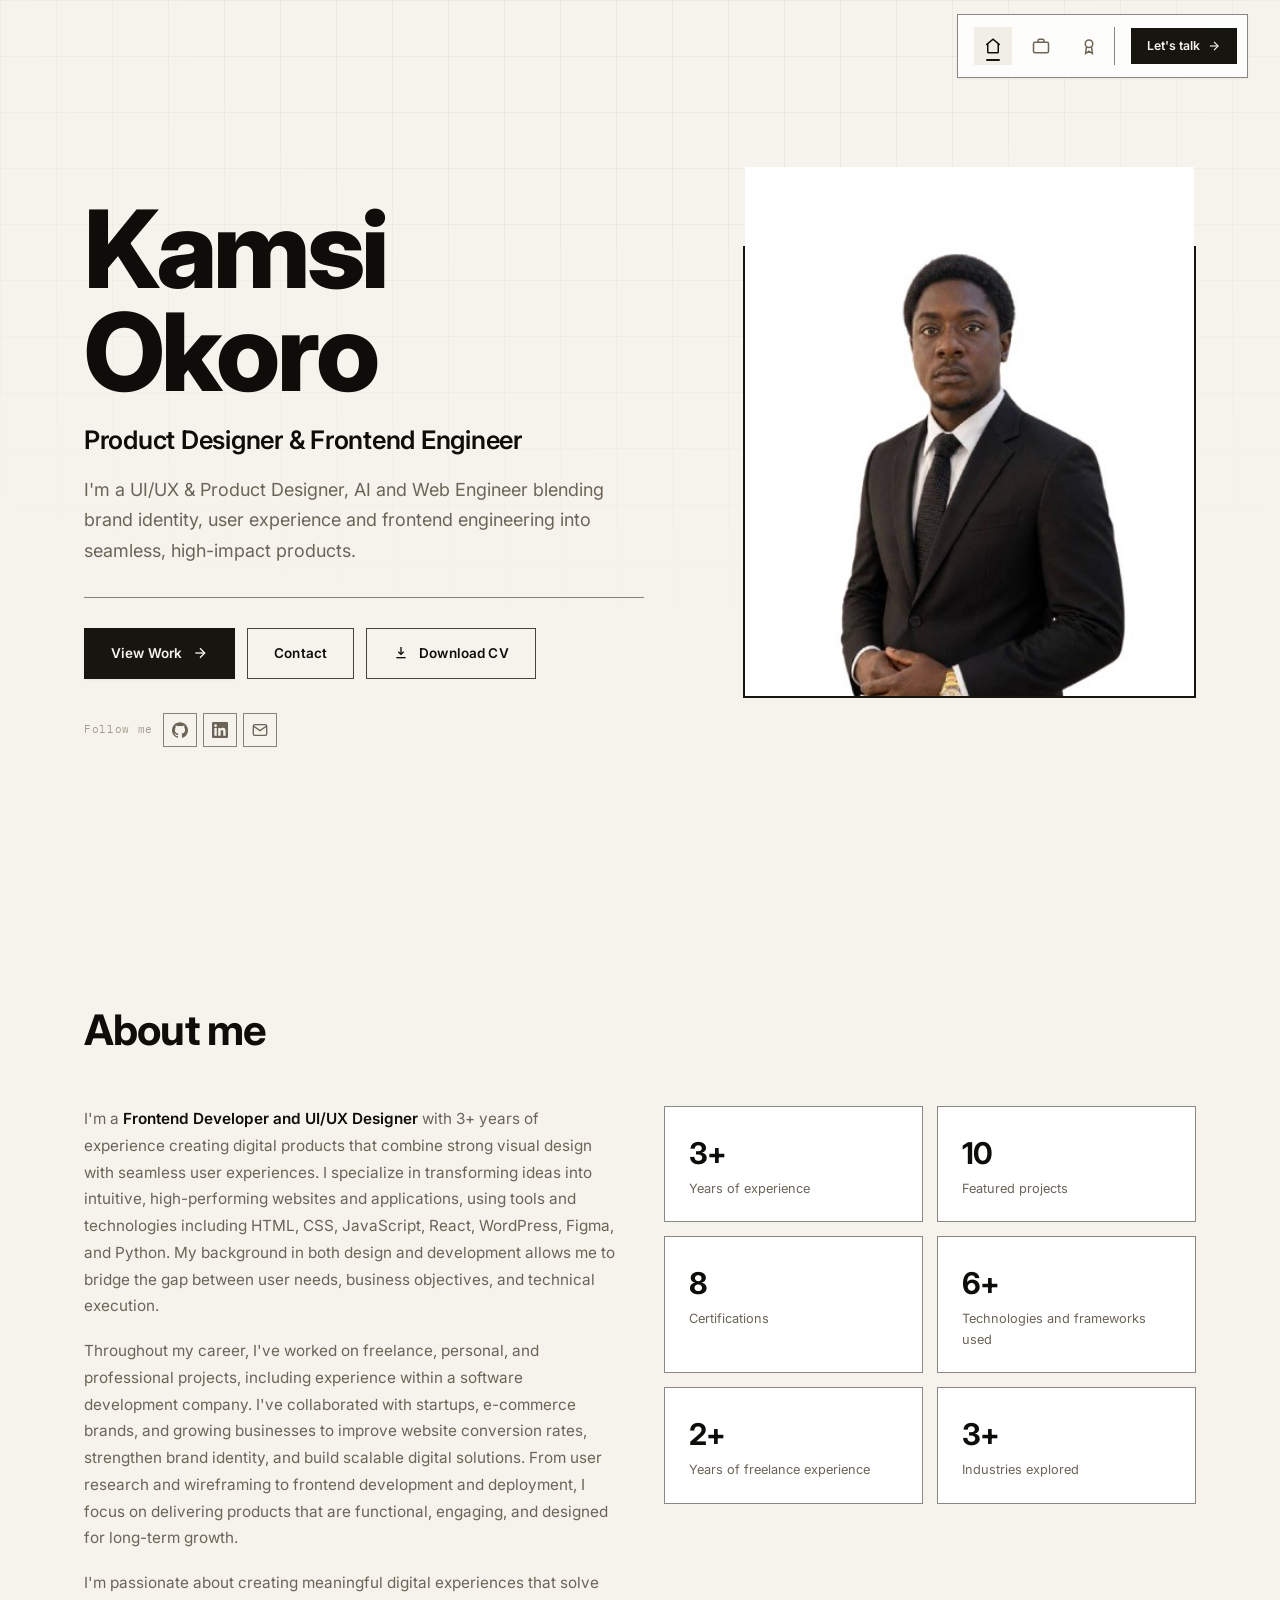
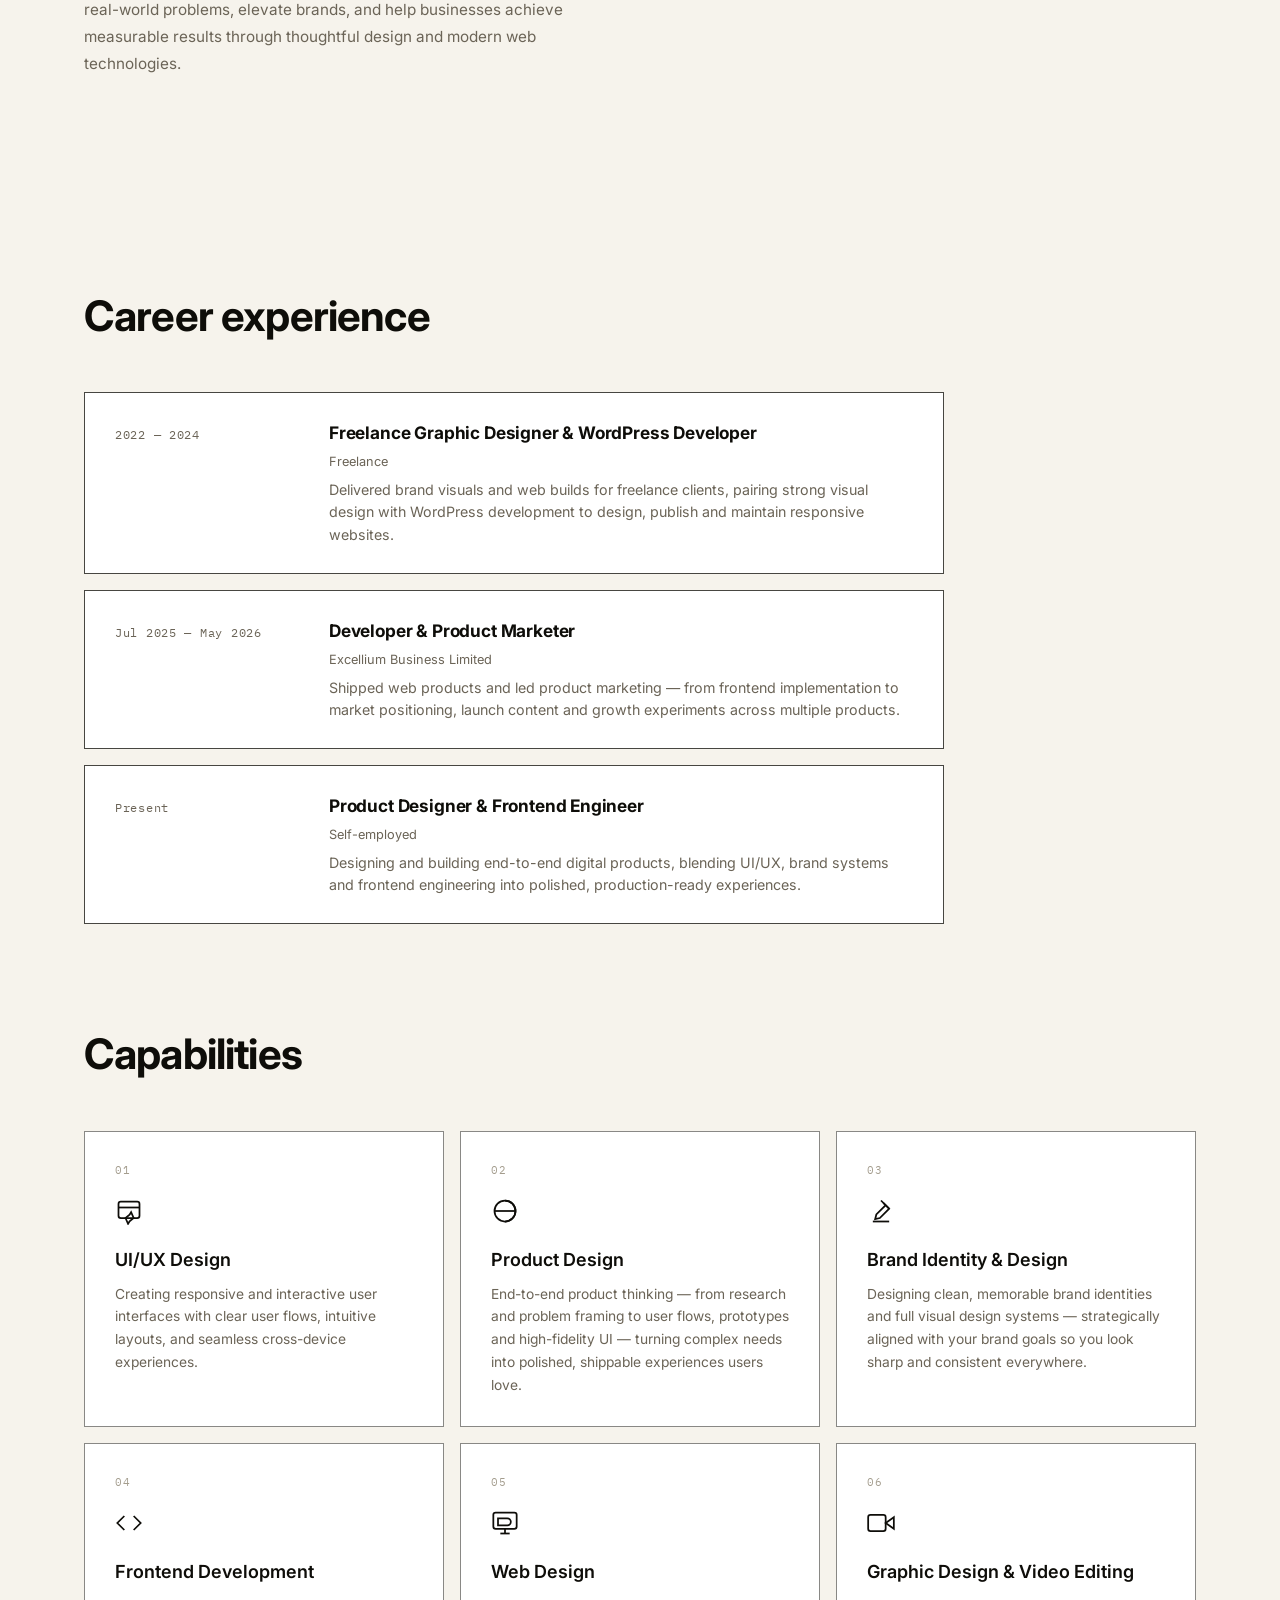
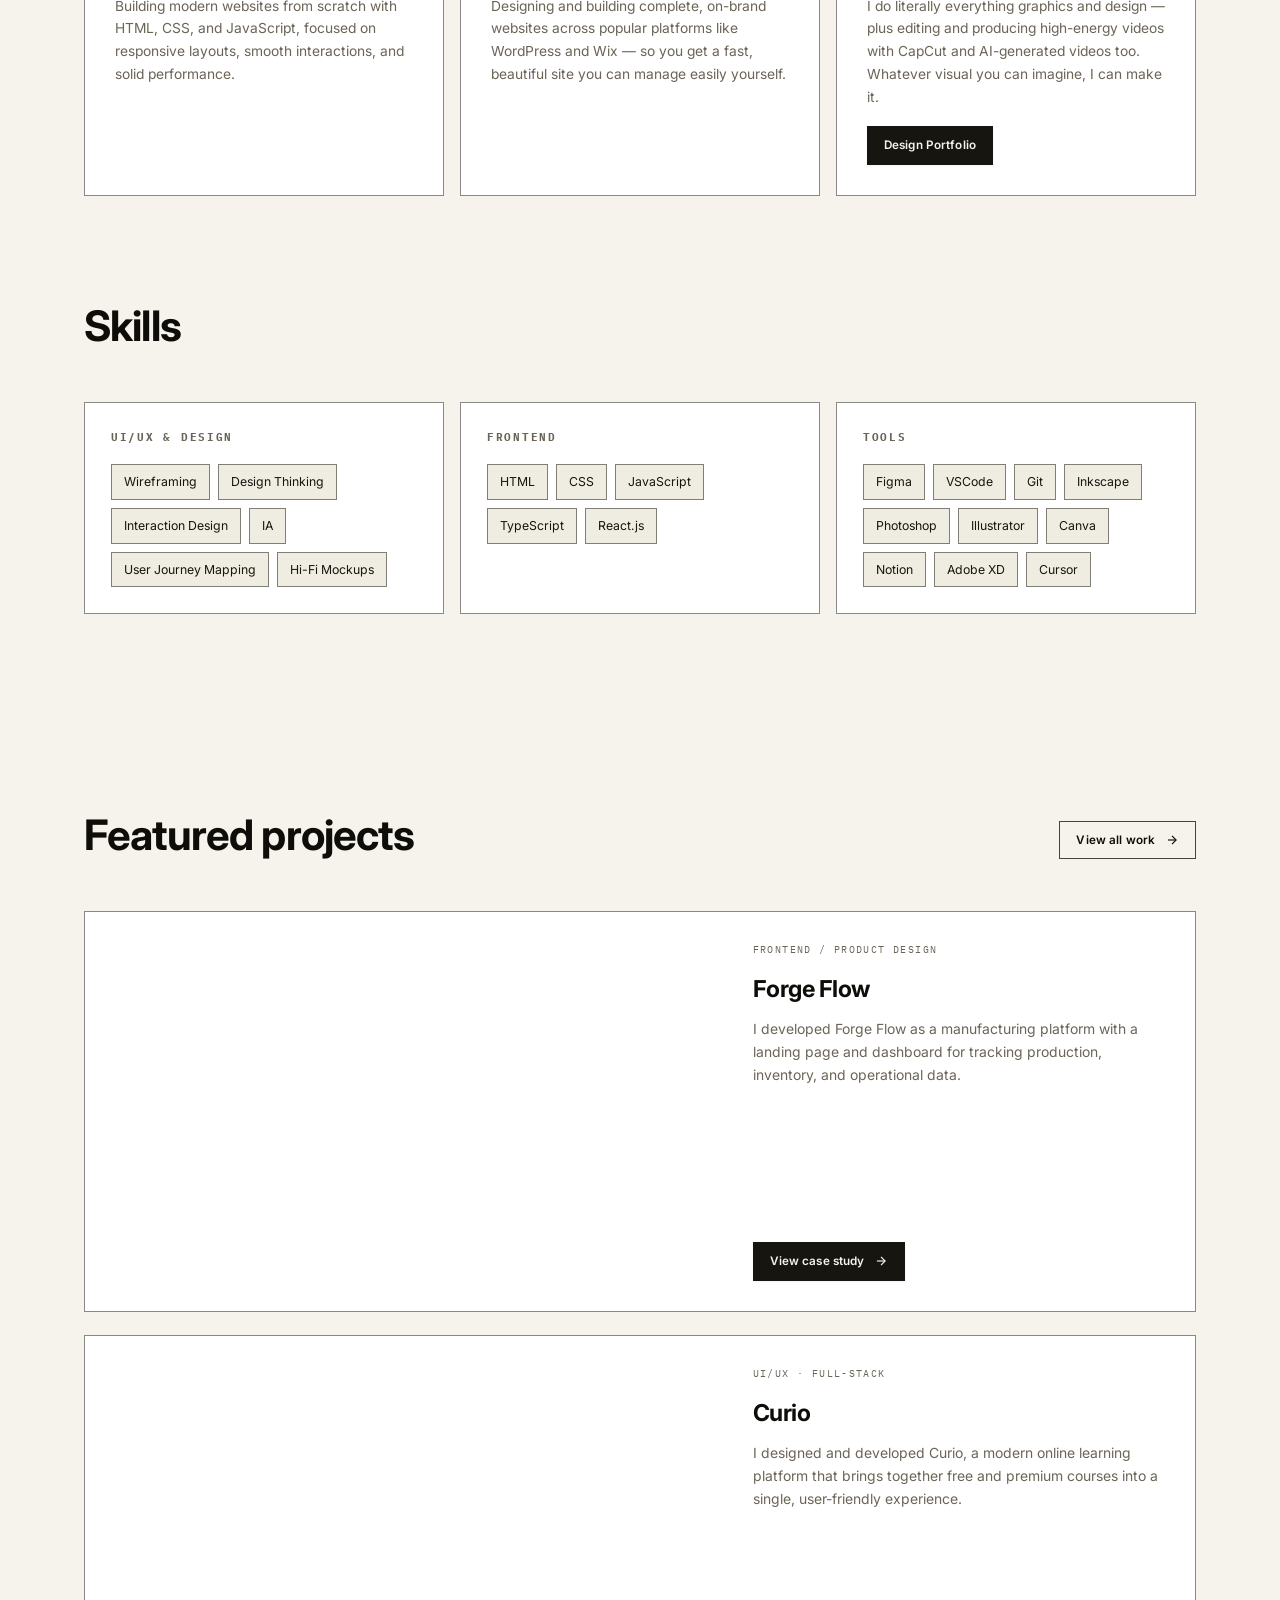
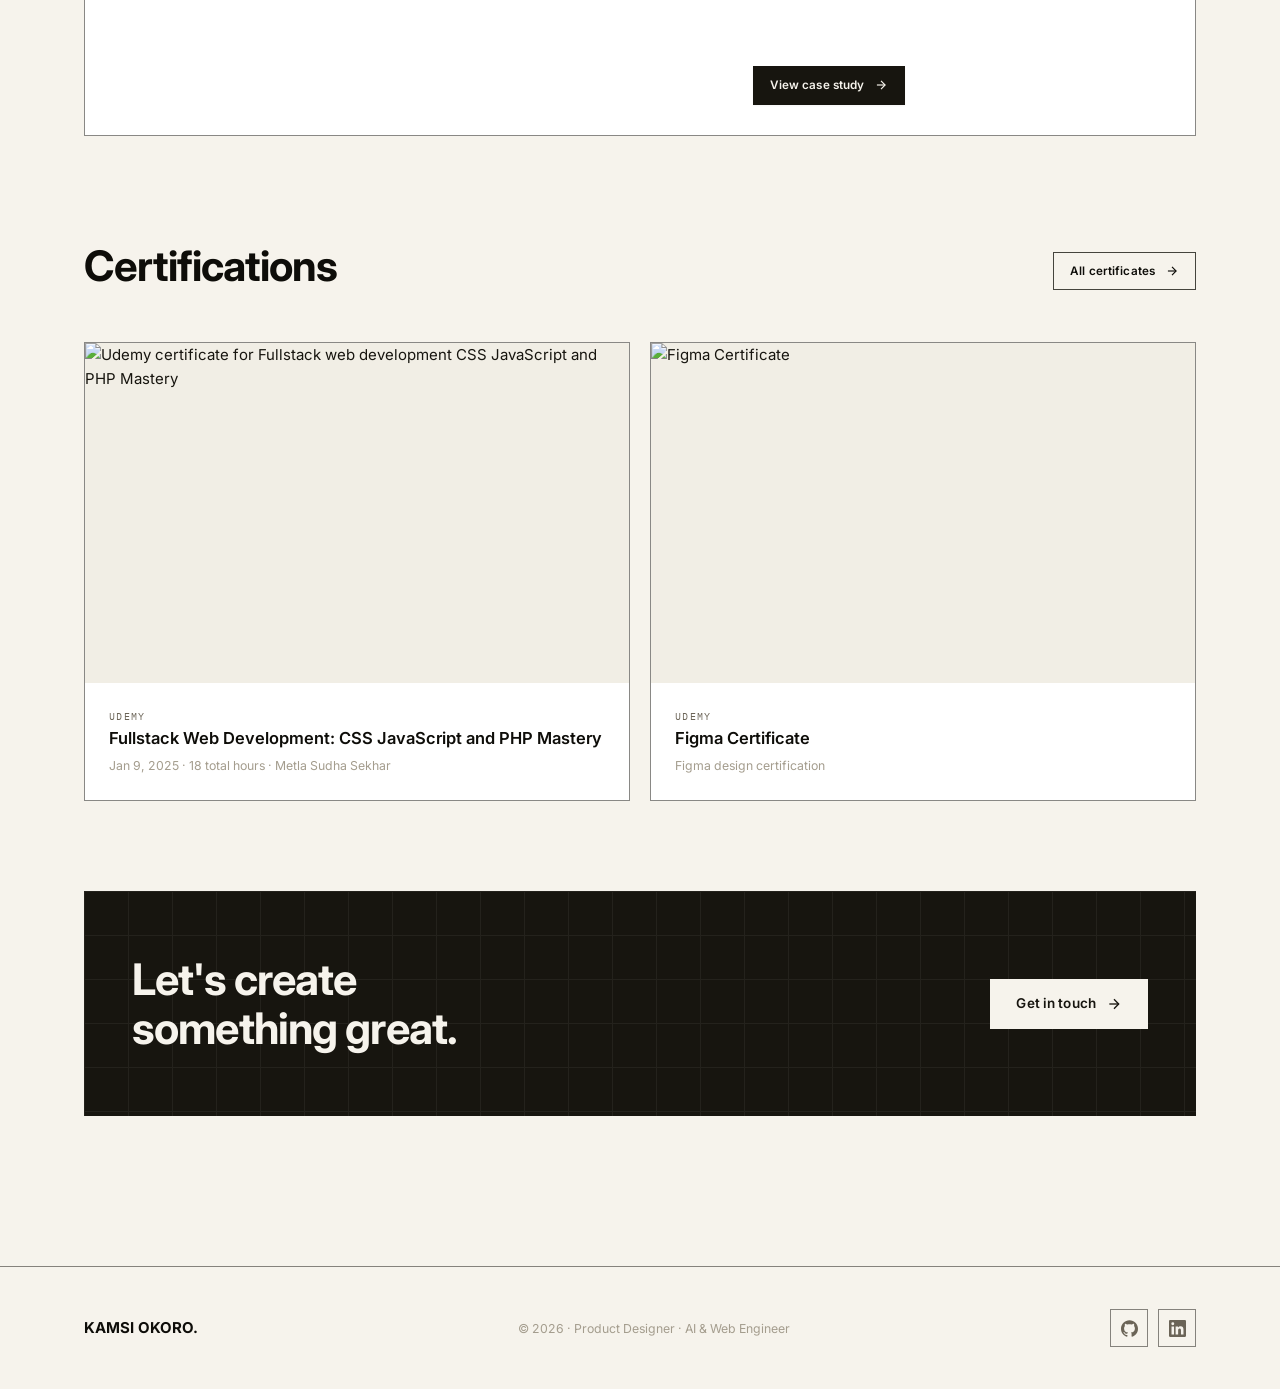
==== commit 8155fae3: "Capabilities: add Product Design, Web Design, and Graphic Design & Video Editing cards - Inserted Pr" ====
--- a/index.html
+++ b/index.html
@@ -167,15 +167,34 @@
         </article>
         <article class="service-card fade-up" style="--delay:0.08s">
           <div class="num">02</div>
-          <div class="icon"><svg viewBox="0 0 24 24" fill="none" stroke="currentColor" stroke-width="1.5"><path d="M12 3l7 7-8 8-4 1 1-4 8-8z"/><path d="M14 5l5 5"/><path d="M5 21h14"/></svg></div>
-          <h3>Brand Identity</h3>
-          <p>Designing clean, memorable brand identities and visual systems that are strategically aligned with your brand goals.</p>
+          <div class="icon"><svg viewBox="0 0 24 24" fill="none" stroke="currentColor" stroke-width="1.5"><circle cx="12" cy="12" r="9"/><path d="M12 3a9 9 0 0 1 0 18"/><path d="M3 12h18"/></svg></div>
+          <h3>Product Design</h3>
+          <p>End-to-end product thinking — from research and problem framing to user flows, prototypes and high-fidelity UI — turning complex needs into polished, shippable experiences users love.</p>
         </article>
         <article class="service-card fade-up" style="--delay:0.16s">
           <div class="num">03</div>
+          <div class="icon"><svg viewBox="0 0 24 24" fill="none" stroke="currentColor" stroke-width="1.5"><path d="M12 3l7 7-8 8-4 1 1-4 8-8z"/><path d="M14 5l5 5"/><path d="M5 21h14"/></svg></div>
+          <h3>Brand Identity &amp; Design</h3>
+          <p>Designing clean, memorable brand identities and full visual design systems — strategically aligned with your brand goals so you look sharp and consistent everywhere.</p>
+        </article>
+        <article class="service-card fade-up" style="--delay:0.24s">
+          <div class="num">04</div>
           <div class="icon"><svg viewBox="0 0 24 24" fill="none" stroke="currentColor" stroke-width="1.5"><polyline points="16,18 22,12 16,6"/><polyline points="8,6 2,12 8,18"/></svg></div>
           <h3>Frontend Development</h3>
           <p>Building modern websites from scratch with HTML, CSS, and JavaScript, focused on responsive layouts, smooth interactions, and solid performance.</p>
+        </article>
+        <article class="service-card fade-up" style="--delay:0.32s">
+          <div class="num">05</div>
+          <div class="icon"><svg viewBox="0 0 24 24" fill="none" stroke="currentColor" stroke-width="1.5"><rect x="2" y="3" width="20" height="14" rx="2"/><path d="M8 21h8"/><path d="M12 17v4"/><path d="M6 8h8a2 2 0 0 1 0 6H6z"/></svg></div>
+          <h3>Web Design</h3>
+          <p>Designing and building complete, on-brand websites across popular platforms like WordPress and Wix — so you get a fast, beautiful site you can manage easily yourself.</p>
+        </article>
+        <article class="service-card fade-up" style="--delay:0.4s">
+          <div class="num">06</div>
+          <div class="icon"><svg viewBox="0 0 24 24" fill="none" stroke="currentColor" stroke-width="1.5"><polygon points="23 7 16 12 23 17 23 7"/><rect x="1" y="5" width="15" height="14" rx="2"/></svg></div>
+          <h3>Graphic Design &amp; Video Editing</h3>
+          <p>I do literally everything graphics and design — plus editing and producing high-energy videos with CapCut and AI-generated videos too. Whatever visual you can imagine, I can make it.</p>
+          <a class="btn btn-primary btn-sm" href="gallery.html">Design Portfolio</a>
         </article>
       </div>
     </div>
--- a/css/style.css
+++ b/css/style.css
@@ -567,6 +567,8 @@
 .service-card .icon svg { width: 28px; height: 28px; }
 .service-card h3 { font-size: 1.2rem; font-weight: 600; color: var(--text-strong); margin-bottom: 8px; }
 .service-card p { font-size: 0.92rem; color: var(--text-sub); line-height: 1.65; }
+.service-card .btn { margin-top: 18px; }
+.service-card .btn svg { transform: none; }
 
 /* ── SKILLS ── */
 .skills-grid {
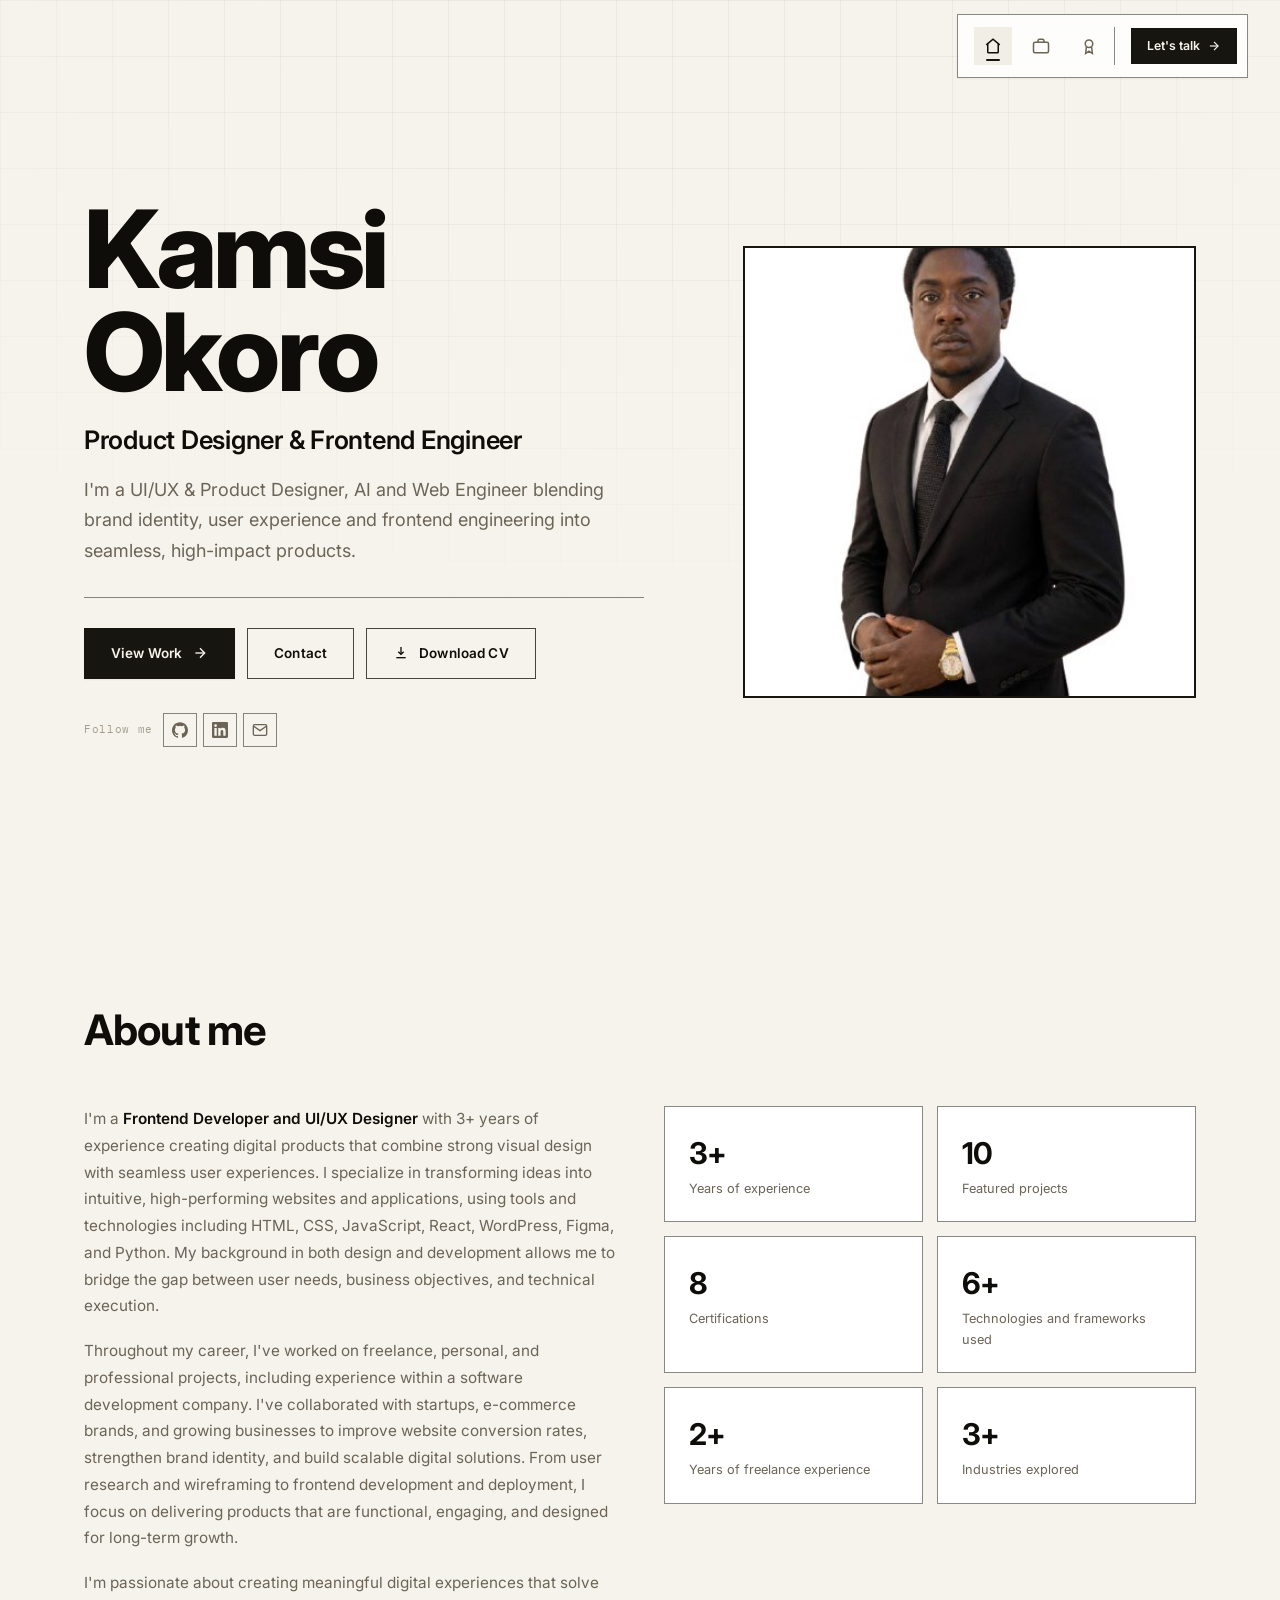
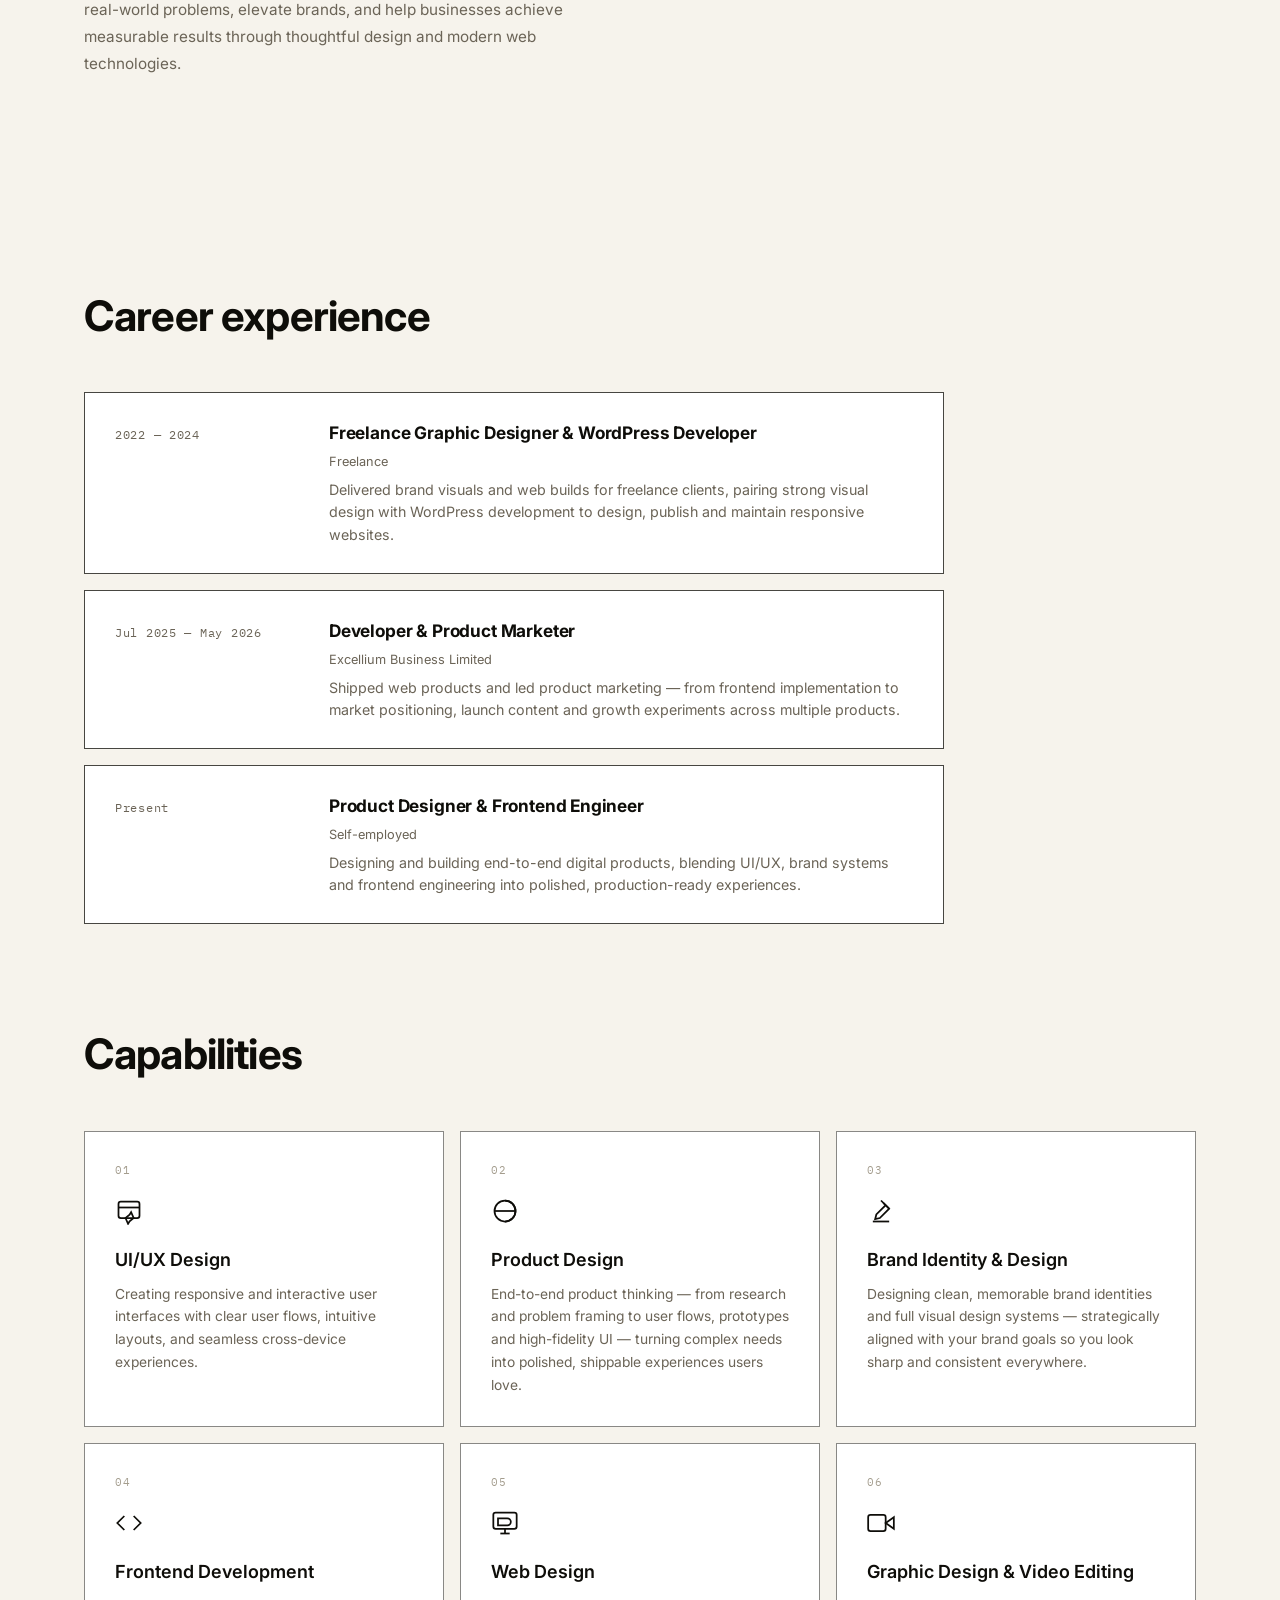
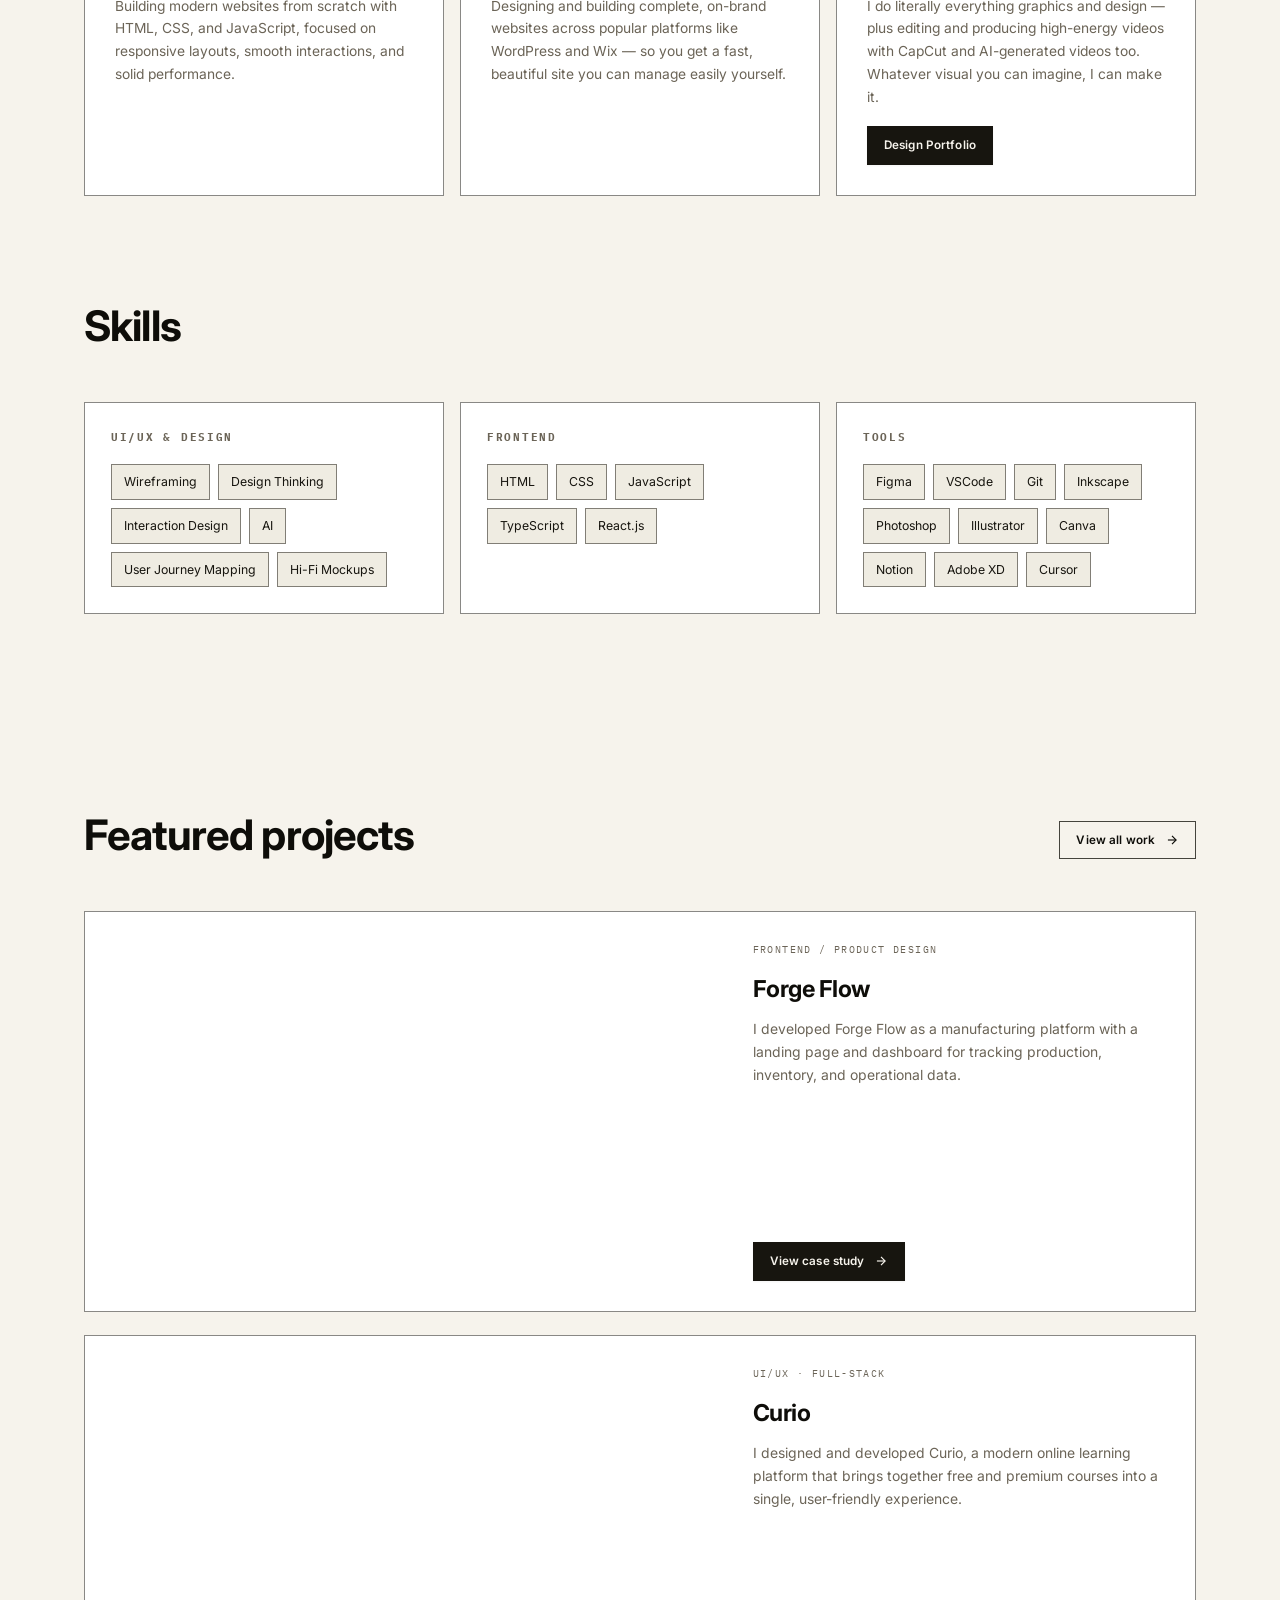
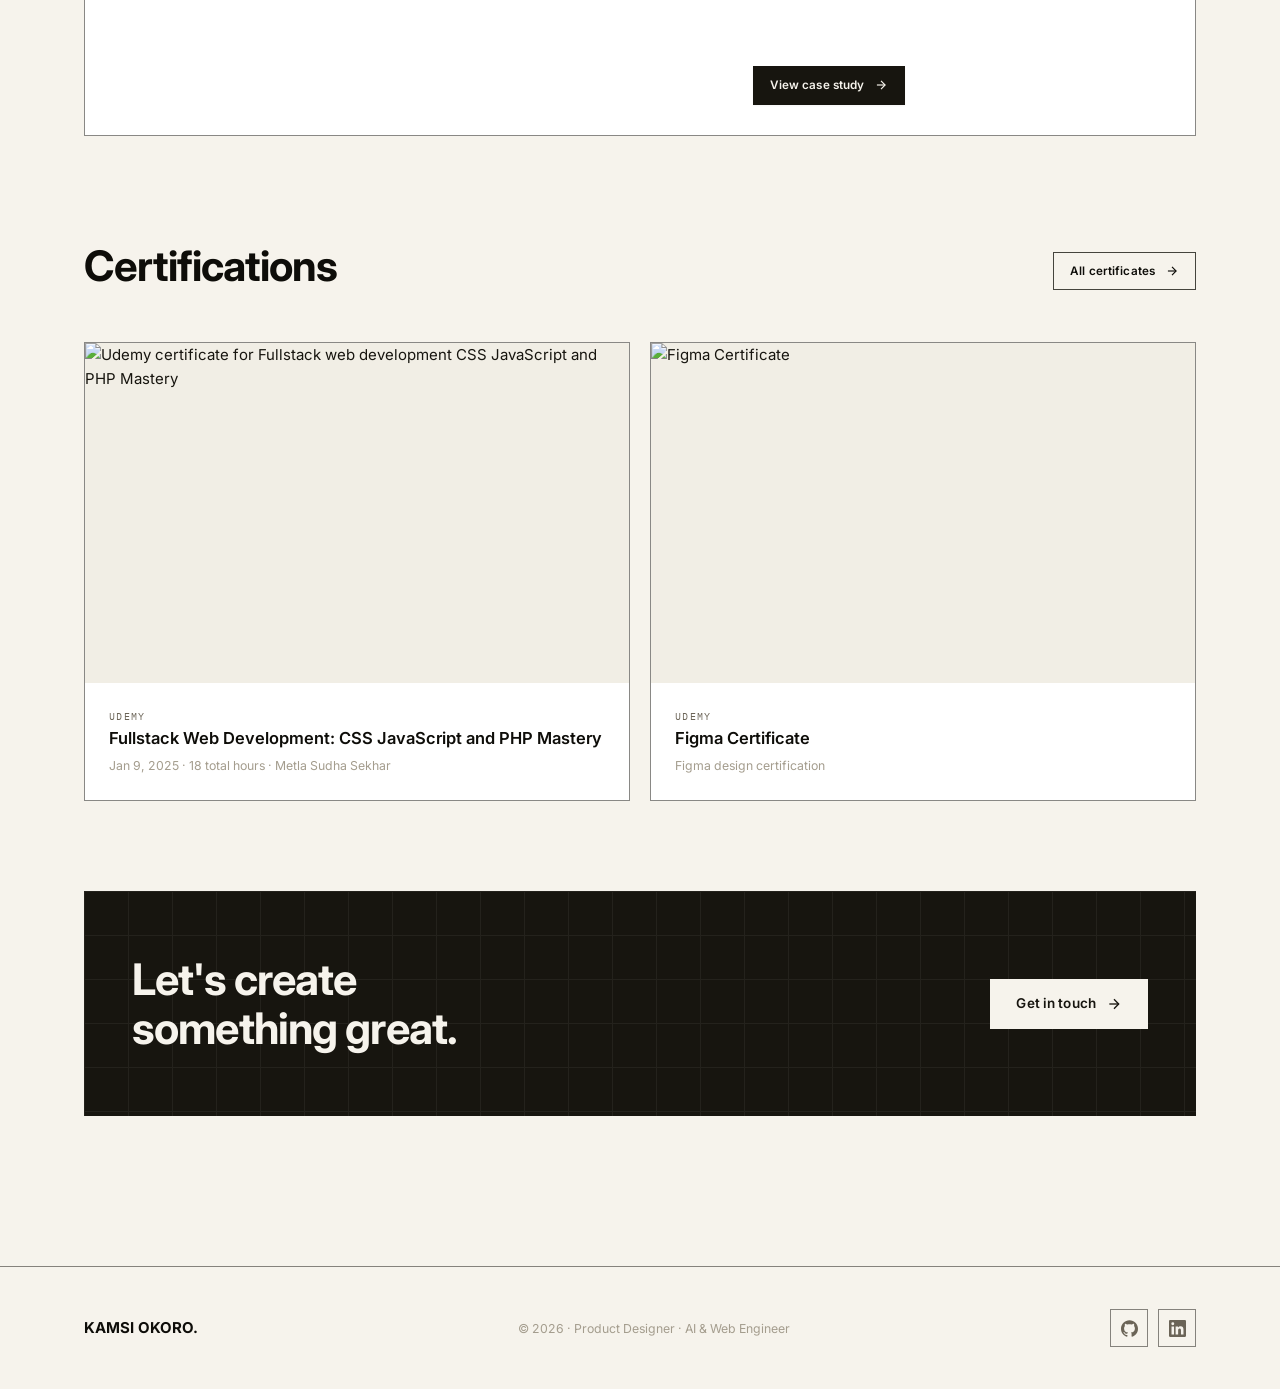
==== commit 0246e1e2: "Skills: rename IA chip to AI in the UI/UX & Design card" ====
--- a/index.html
+++ b/index.html
@@ -215,7 +215,7 @@
             <span class="skill-chip">Wireframing</span>
             <span class="skill-chip">Design Thinking</span>
             <span class="skill-chip">Interaction Design</span>
-            <span class="skill-chip">IA</span>
+            <span class="skill-chip">AI</span>
             <span class="skill-chip">User Journey Mapping</span>
             <span class="skill-chip">Hi-Fi Mockups</span>
           </div>
--- a/css/style.css
+++ b/css/style.css
@@ -408,9 +408,9 @@
   right: 0;
   bottom: 0;
   width: 100%;
-  height: 118%;
+  height: 100%;
   object-fit: cover;
-  object-position: center top;
+  object-position: center;
   display: block;
 }
 
@@ -703,7 +703,13 @@
 .page-hero h1 { font-size: clamp(2.2rem, 5vw, 3.4rem); font-weight: 700; letter-spacing: -0.025em; color: var(--text-strong); margin-bottom: 16px; }
 .page-hero p { font-size: 1.02rem; color: var(--text-sub); max-width: 560px; line-height: 1.7; }
 
+/* Works page: pull header up to navbar level and bring projects higher */
+.works-page .page-hero { padding: calc(var(--nav-h) + 6px) 0 0; }
+.works-page .page-hero p { margin-bottom: 0; }
+
 .works-stage { display: flex; flex-direction: column; gap: 56px; }
+.works-page .works-stage { gap: 24px; }
+.works-page .work-item { padding-top: 12px; }
 .work-item {
   display: grid;
   grid-template-columns: 1.3fr 1fr;
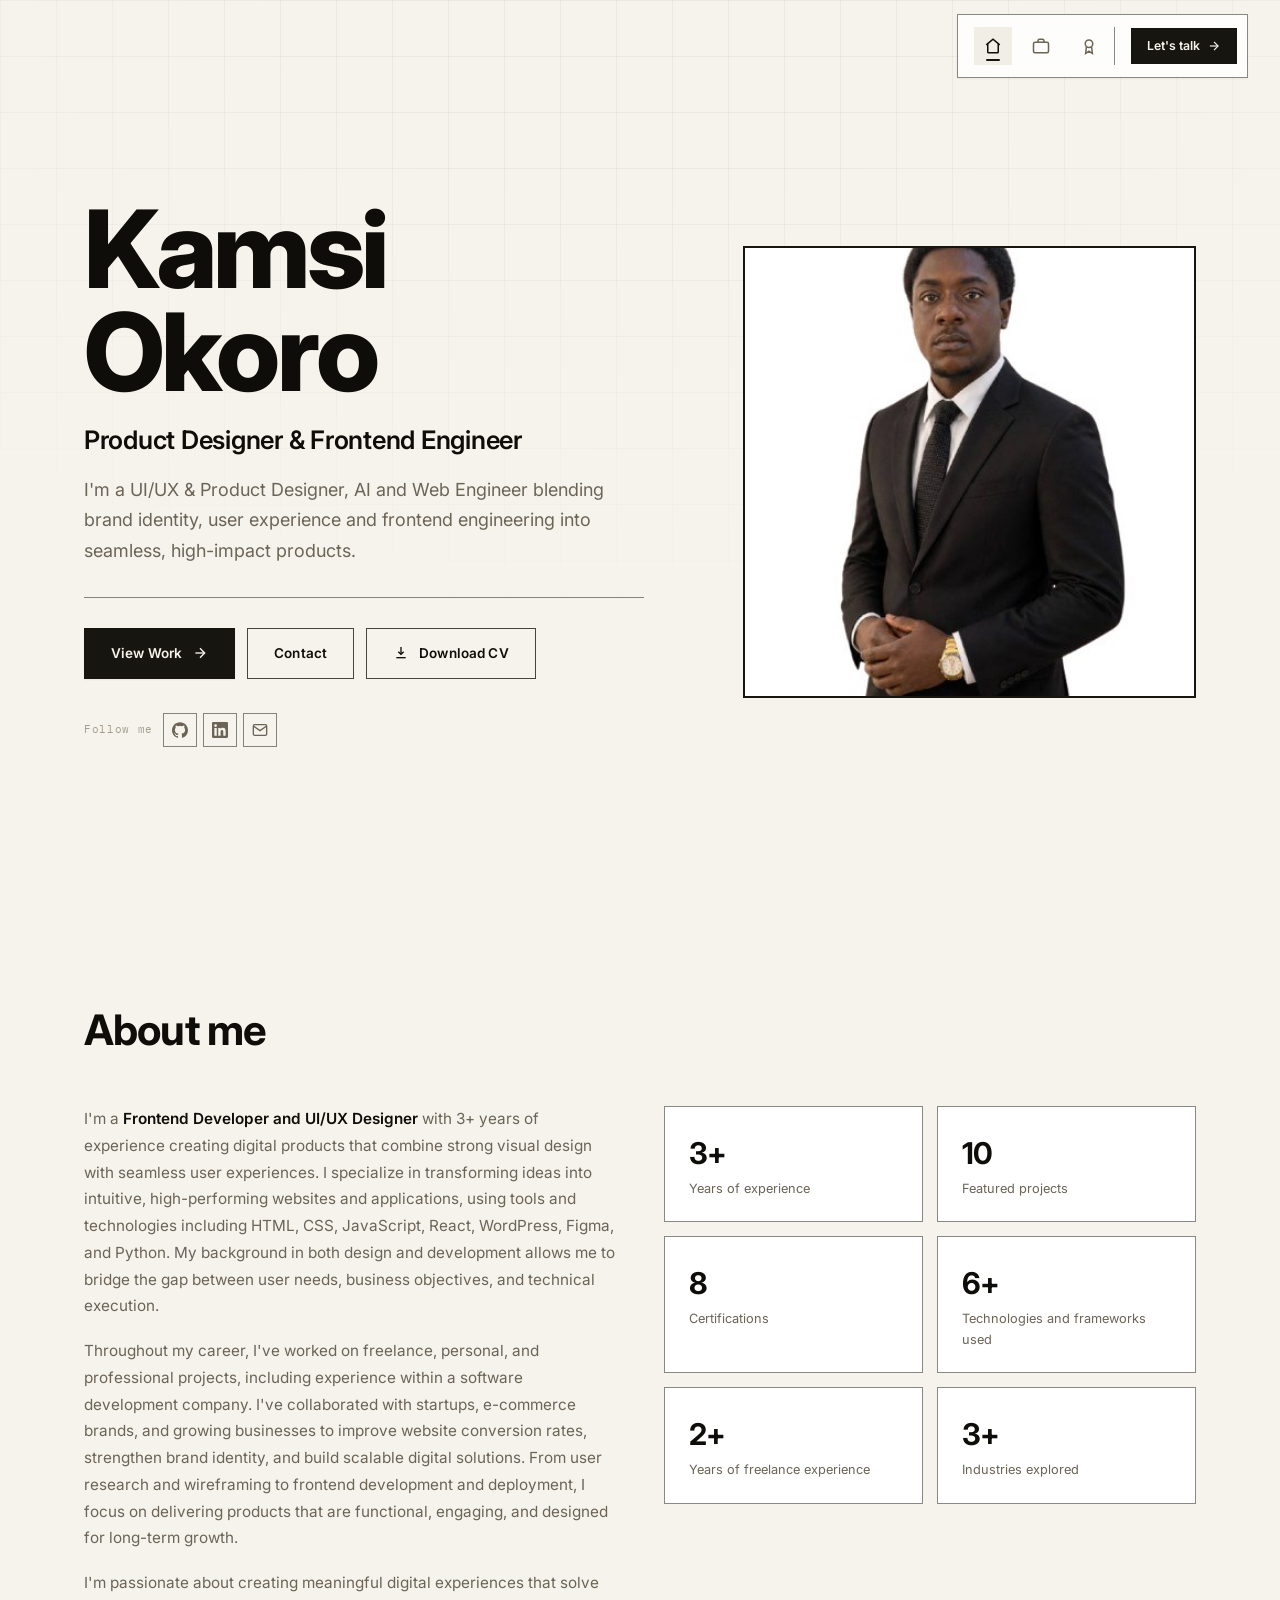
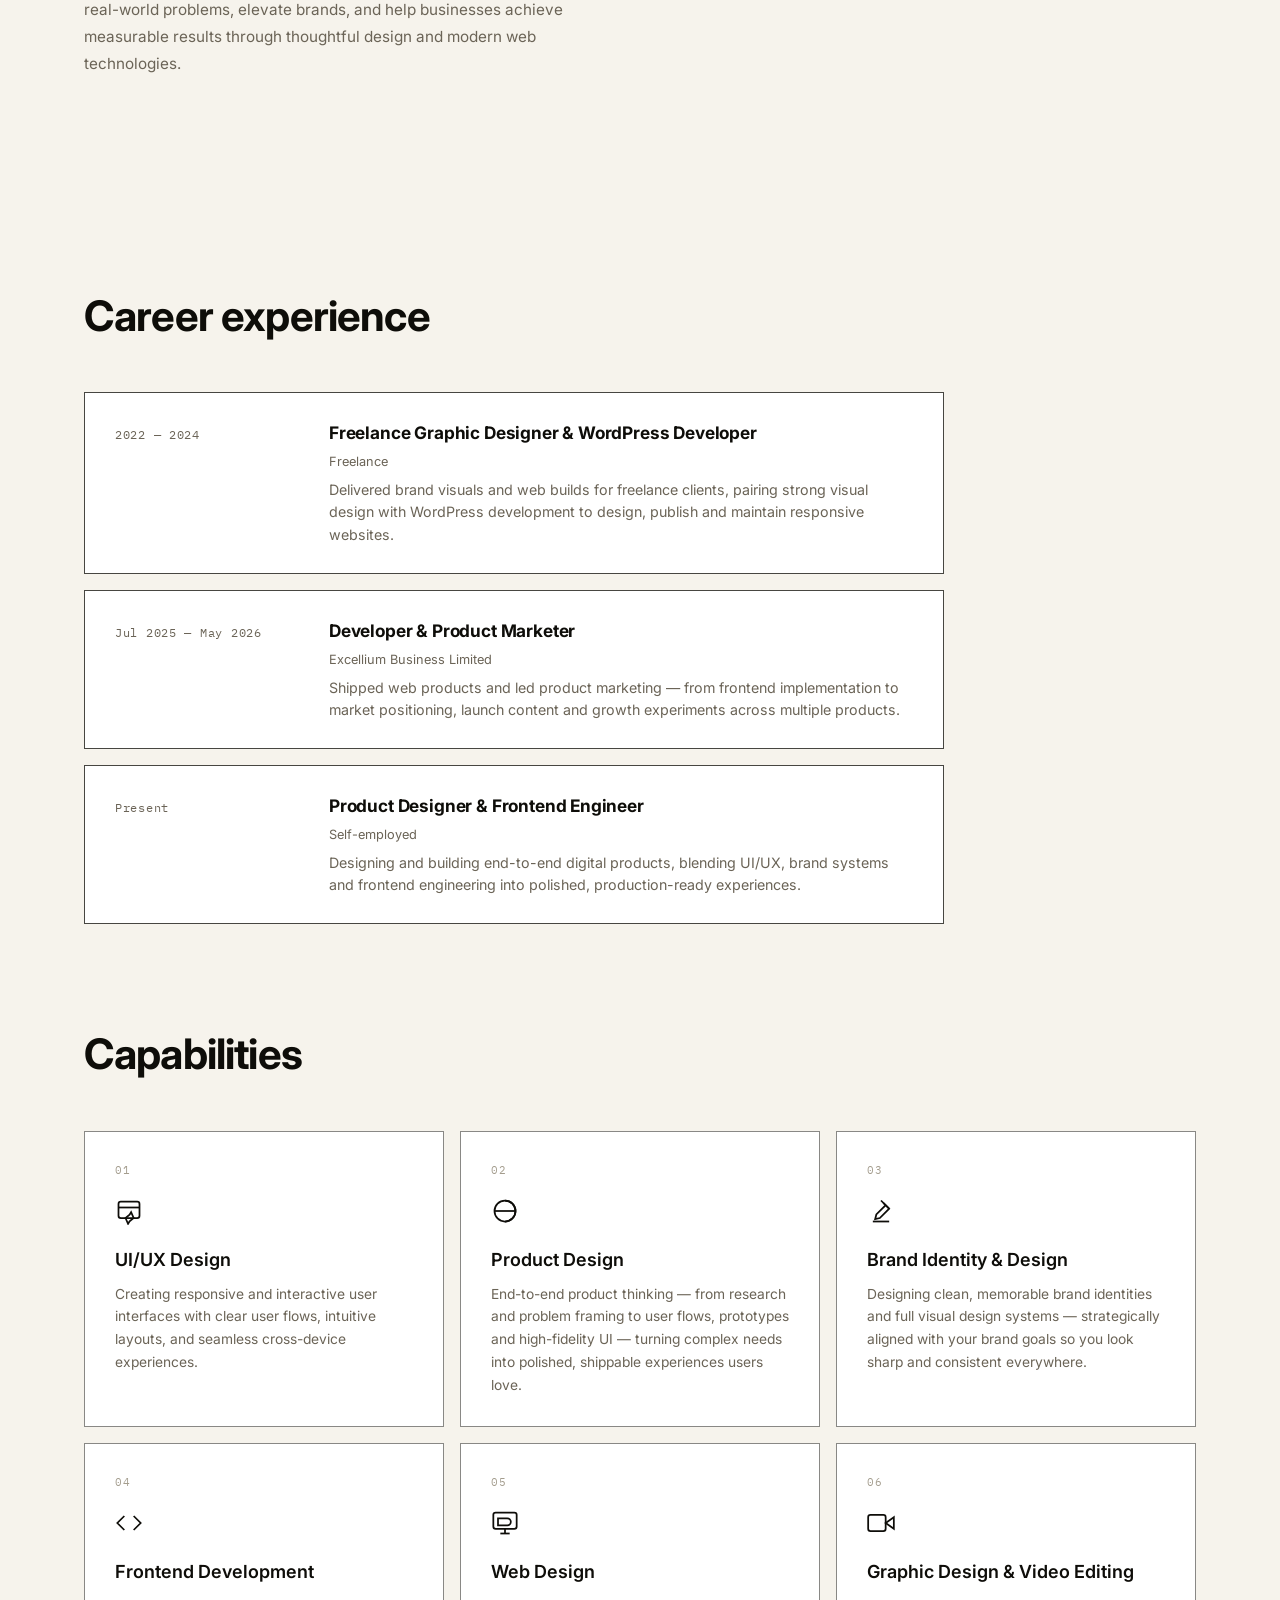
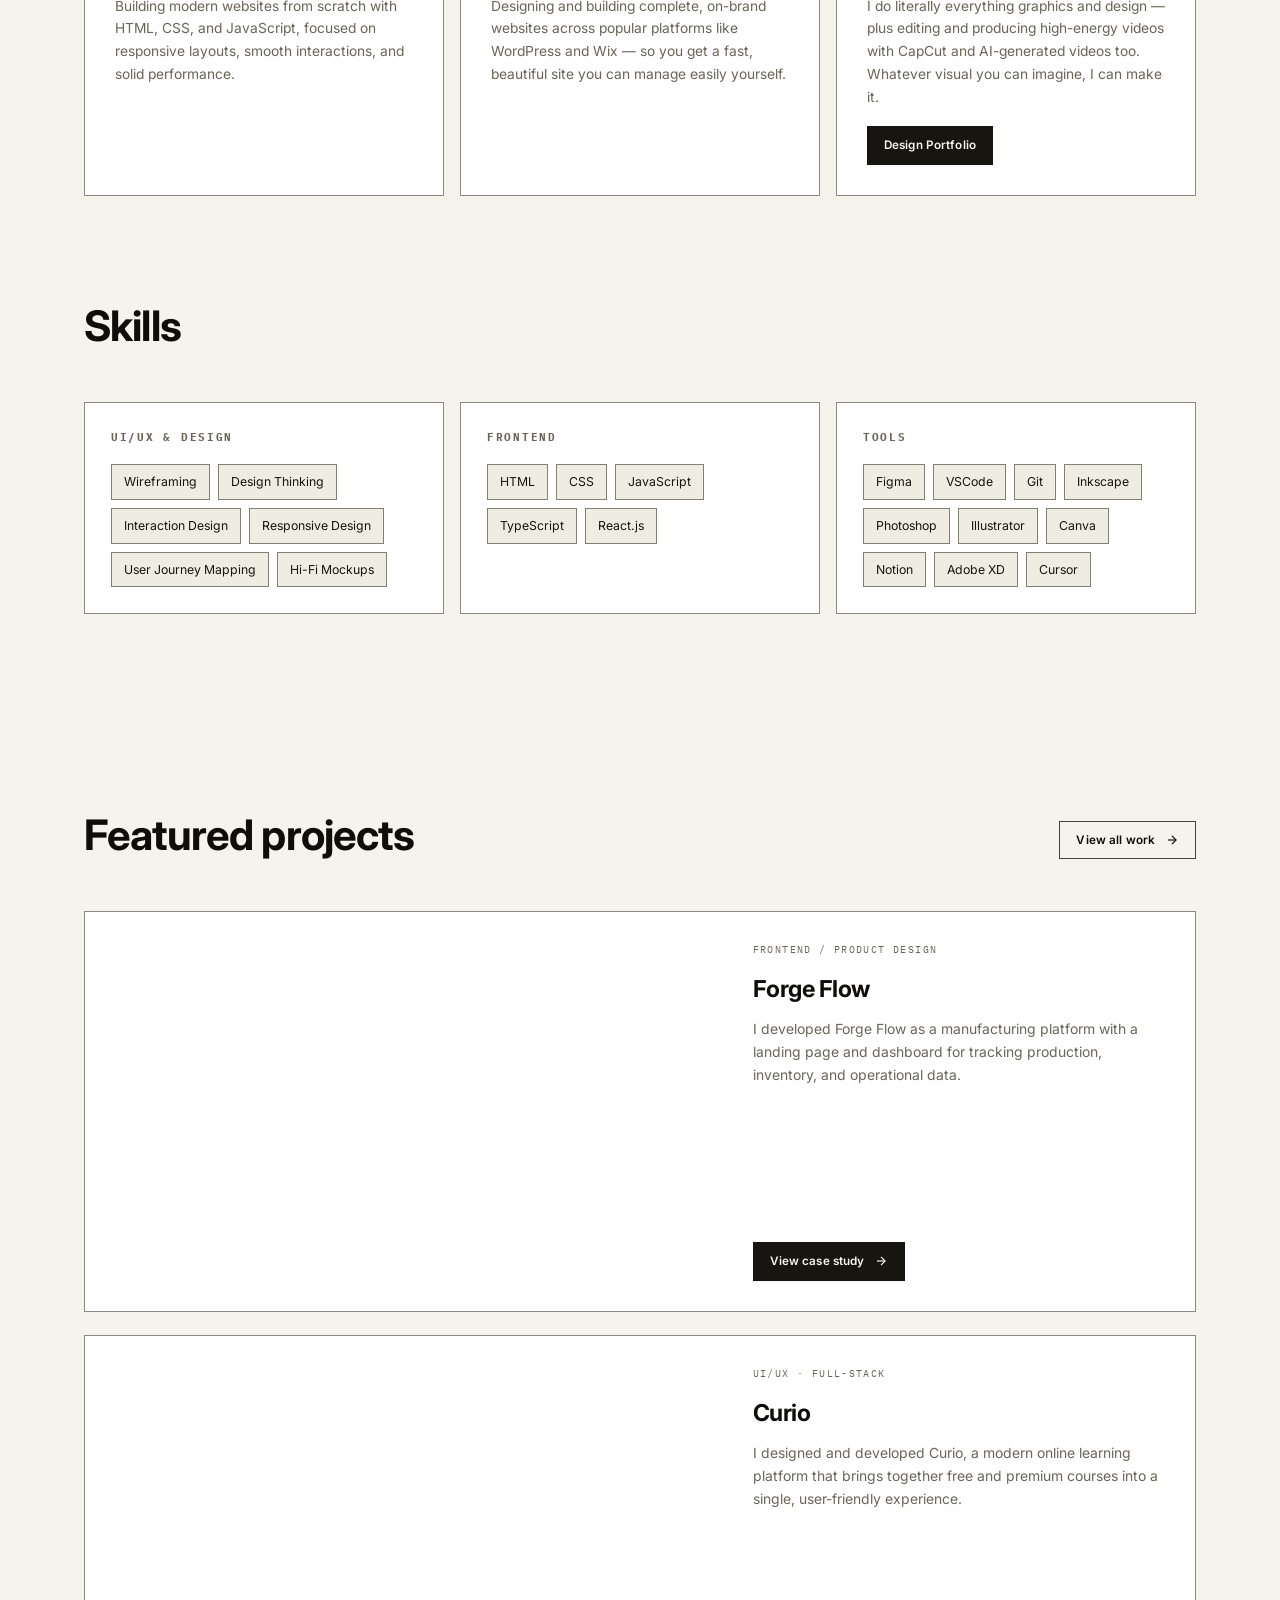
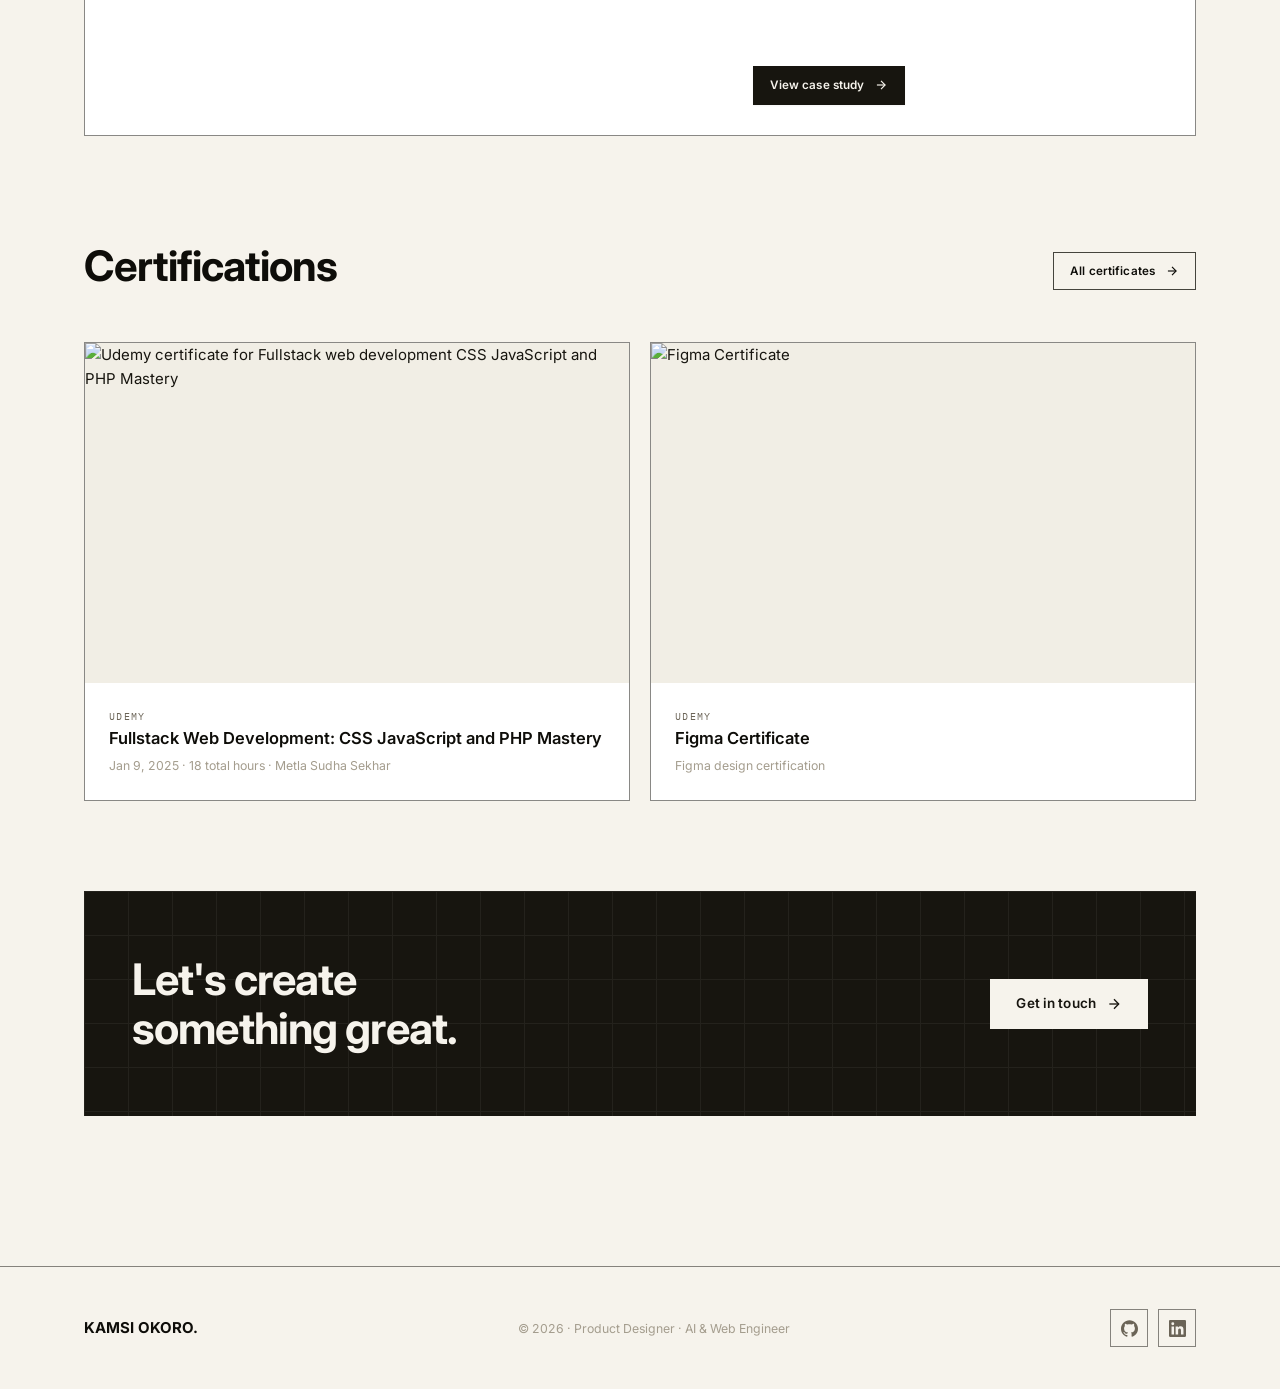
==== commit 25b29755: "Skills: change AI chip to Responsive Design in the UI/UX & Design card" ====
--- a/index.html
+++ b/index.html
@@ -215,7 +215,7 @@
             <span class="skill-chip">Wireframing</span>
             <span class="skill-chip">Design Thinking</span>
             <span class="skill-chip">Interaction Design</span>
-            <span class="skill-chip">AI</span>
+            <span class="skill-chip">Responsive Design</span>
             <span class="skill-chip">User Journey Mapping</span>
             <span class="skill-chip">Hi-Fi Mockups</span>
           </div>
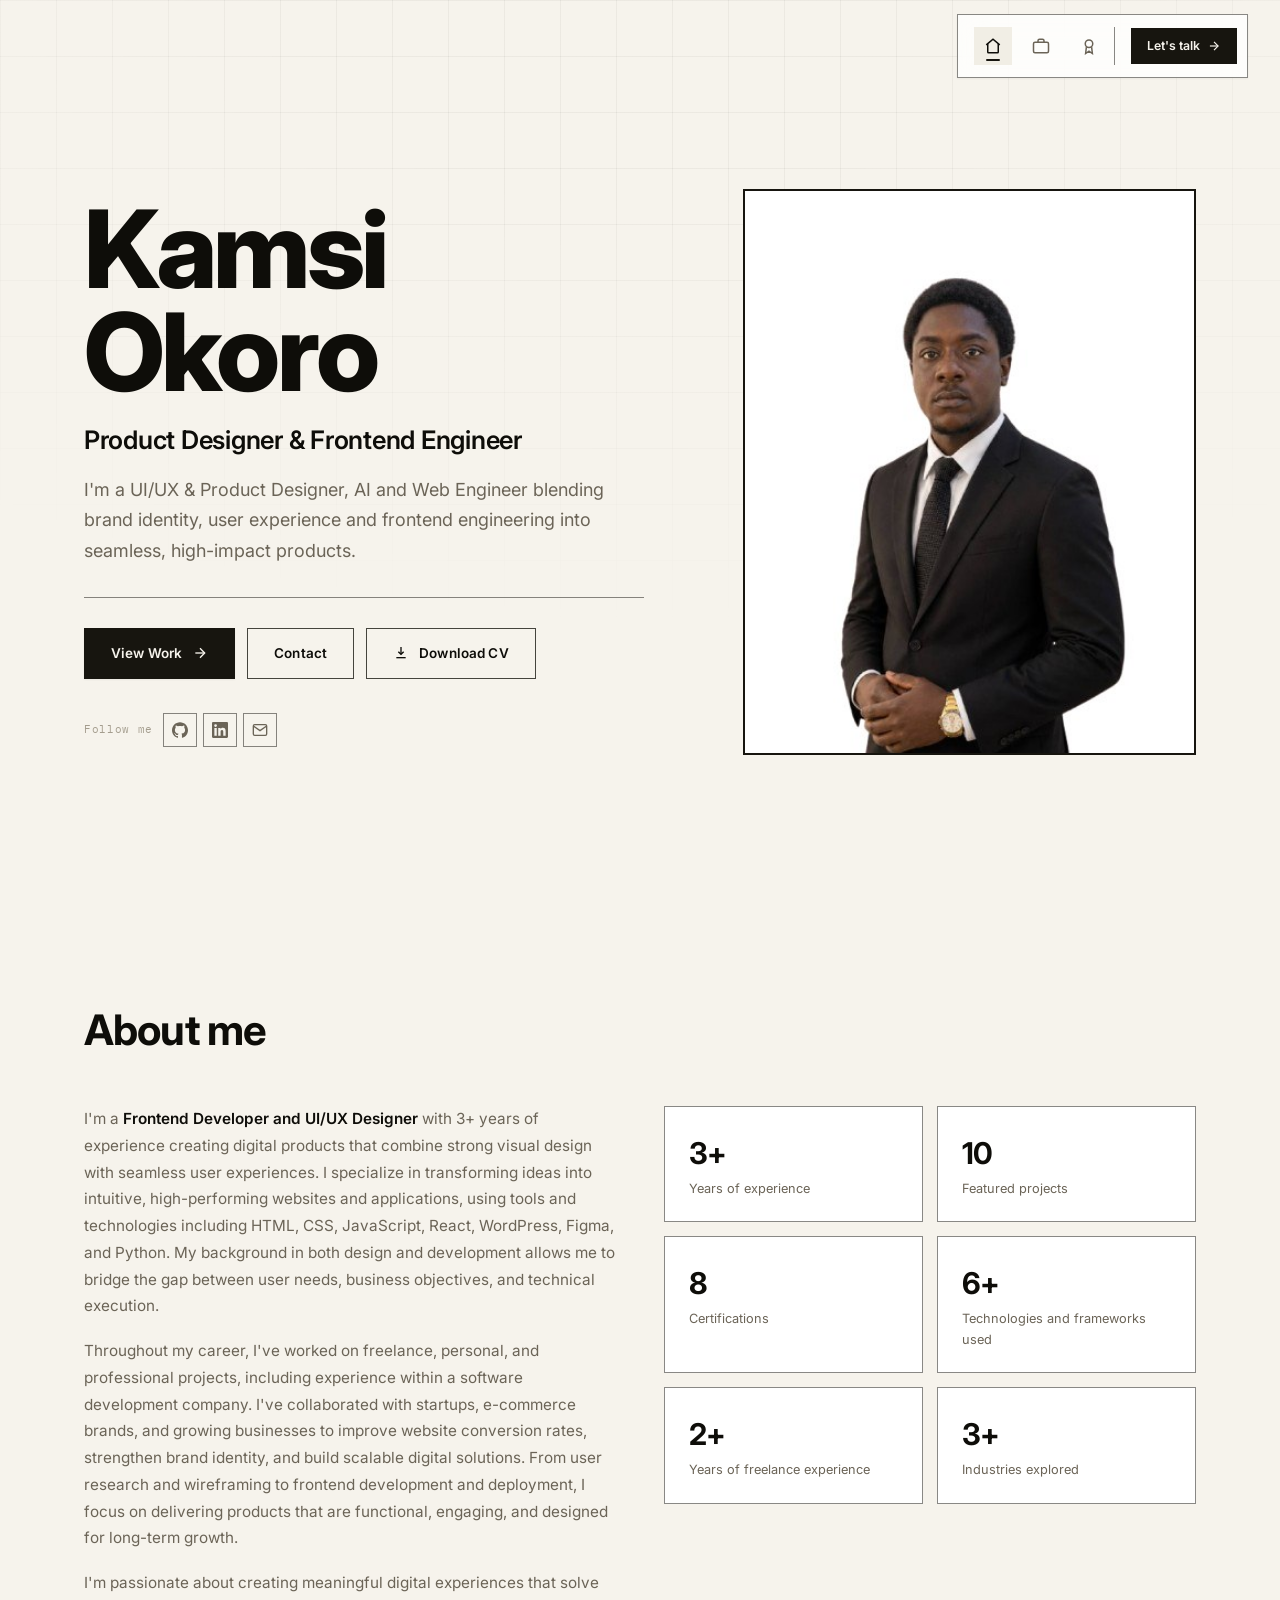
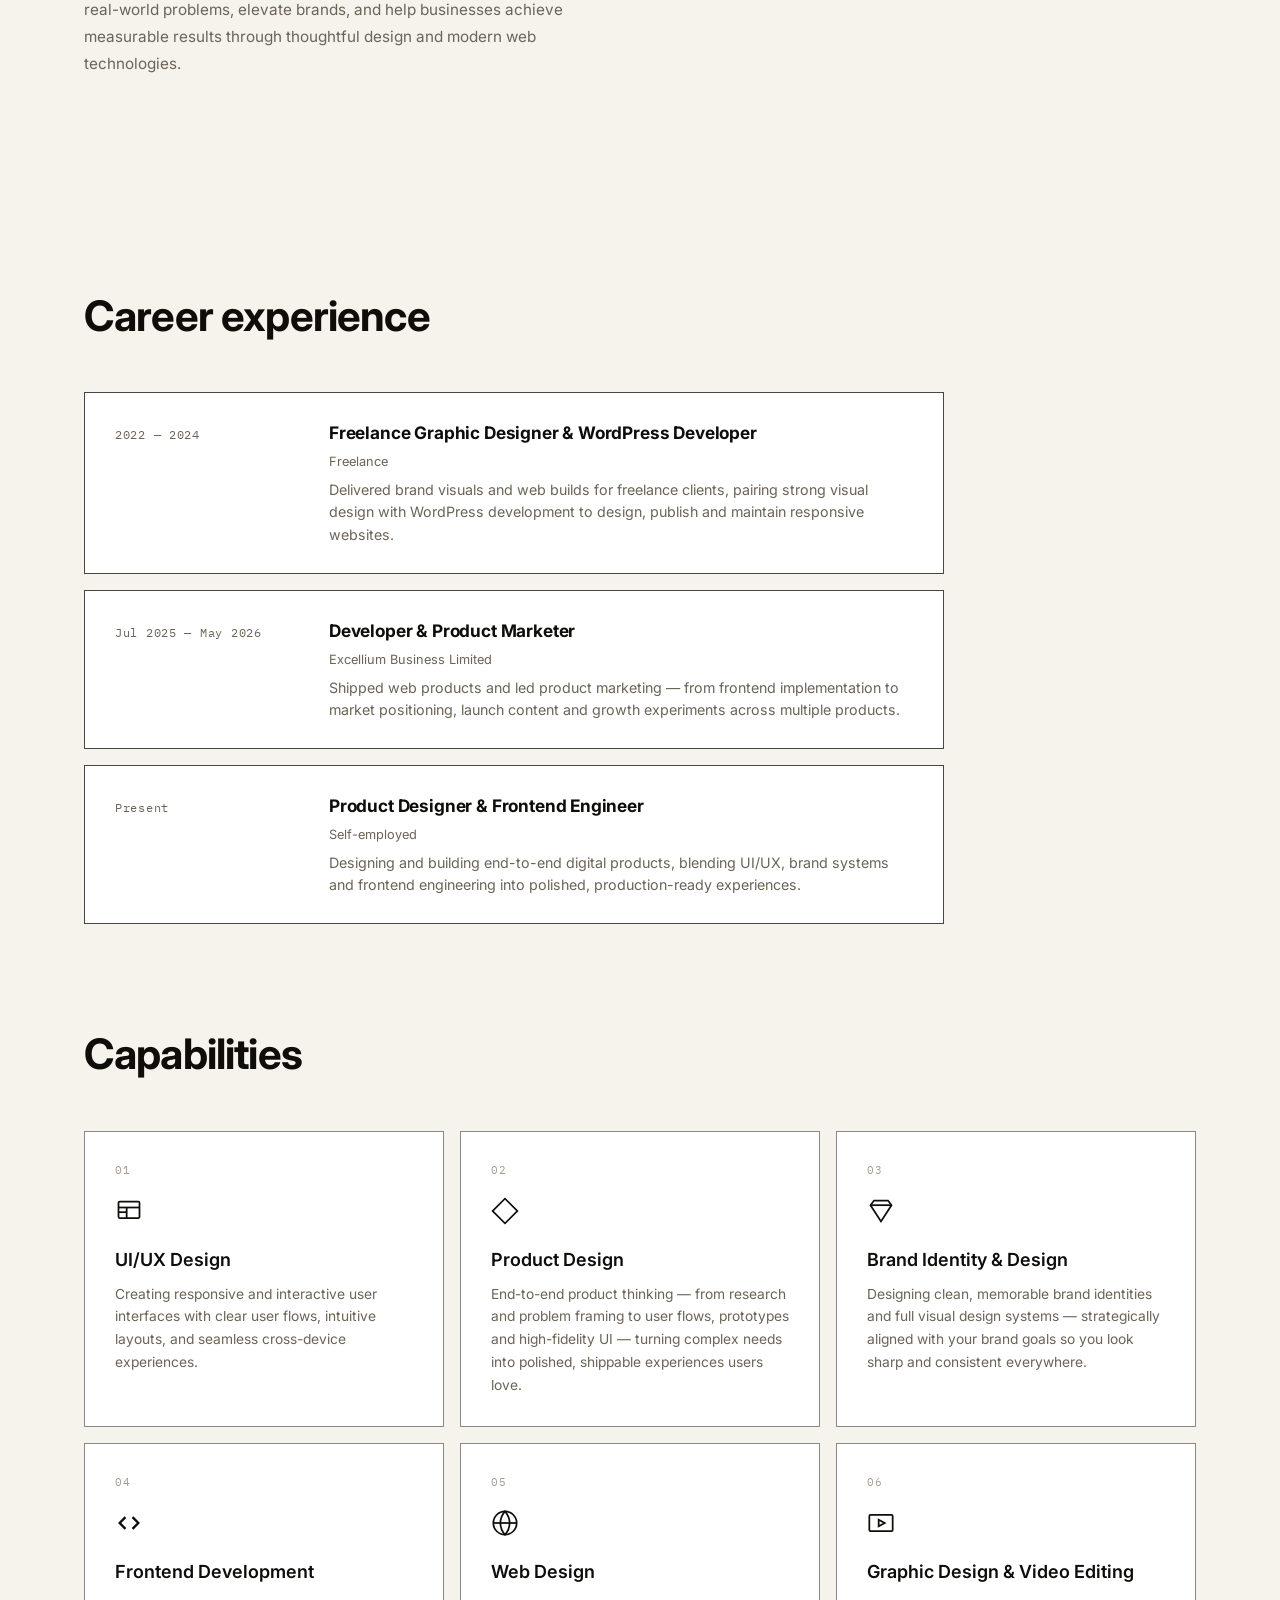
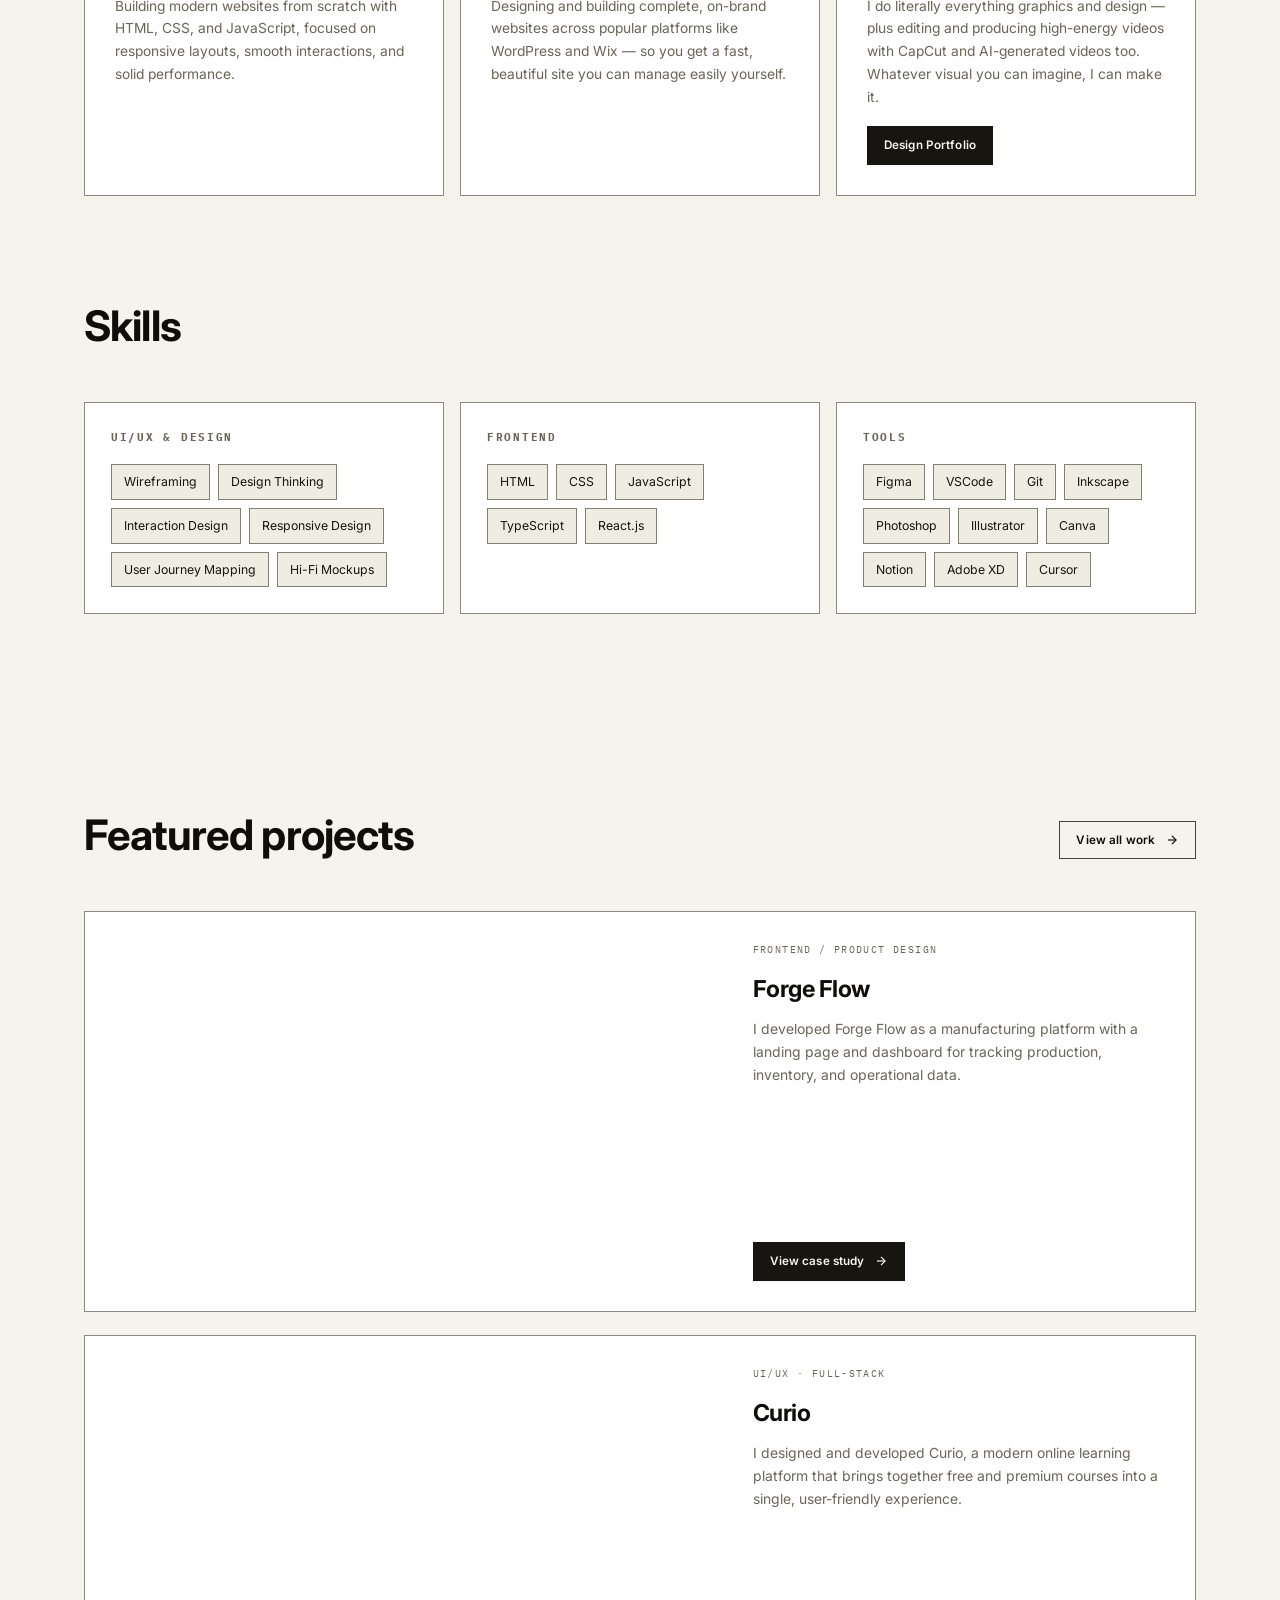
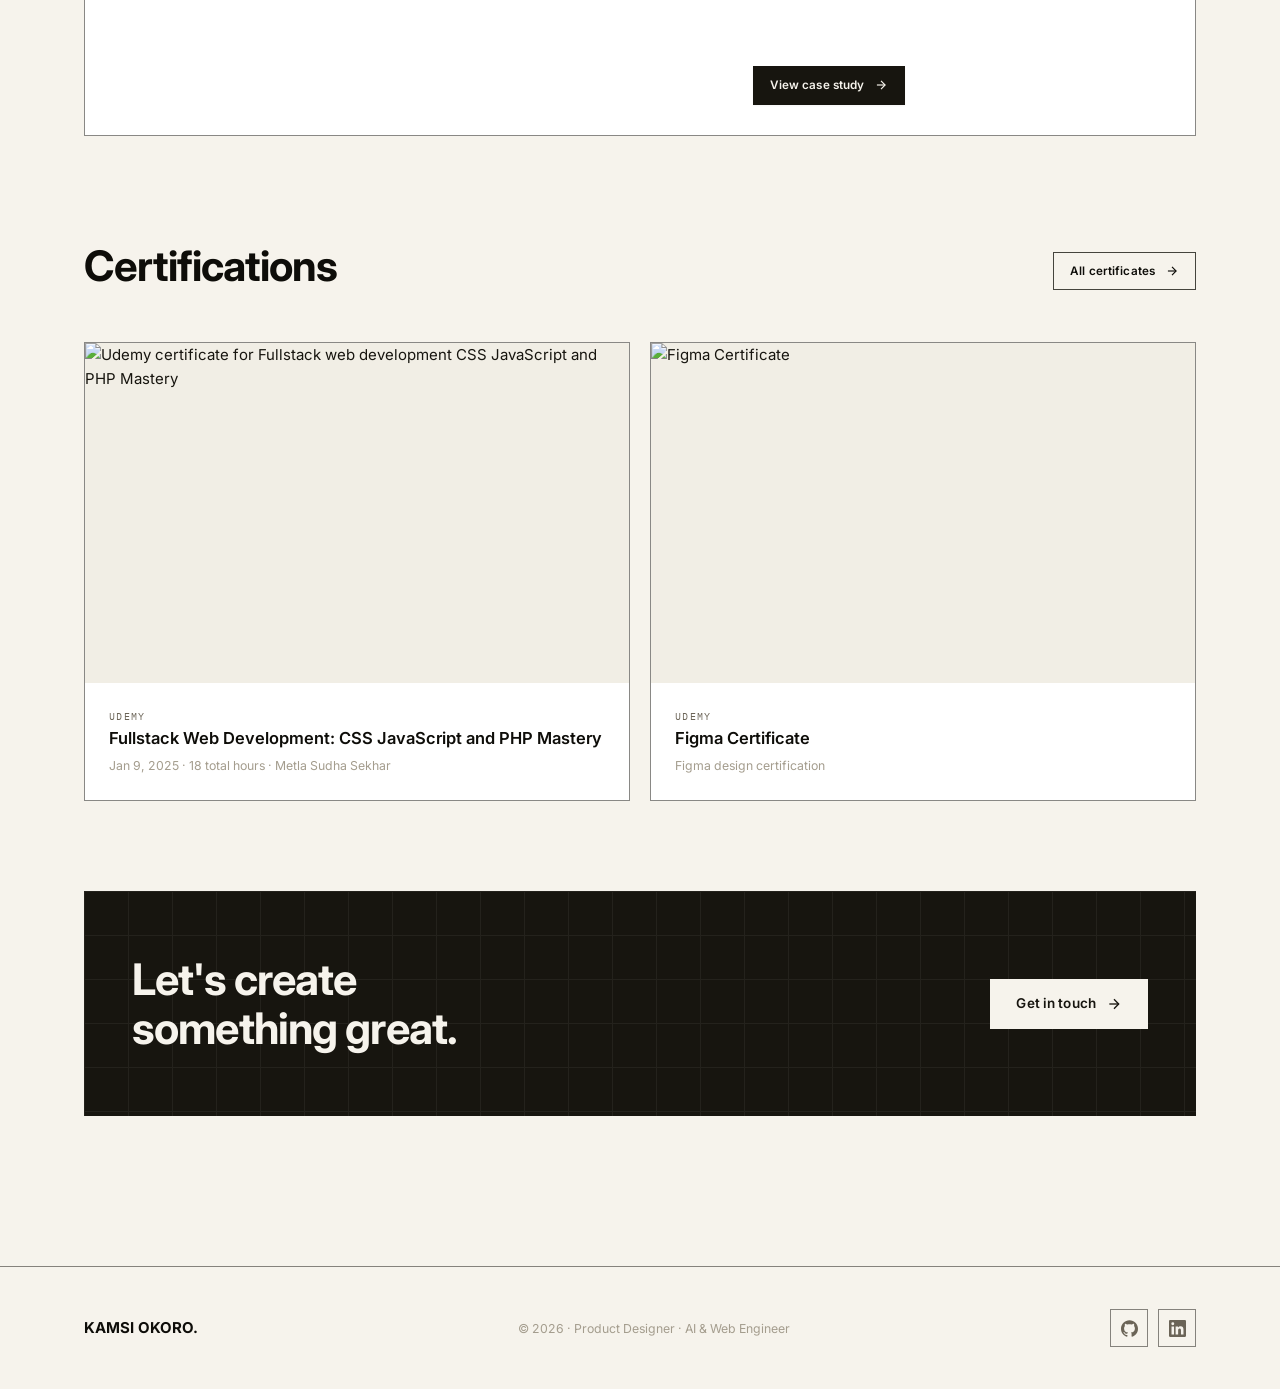
==== commit d7f0eafc: "Capabilities: cleaner, minimalist icons for all six service cards - Replaced busy/generic glyphs wit" ====
--- a/index.html
+++ b/index.html
@@ -161,37 +161,37 @@
       <div class="services-grid">
         <article class="service-card fade-up">
           <div class="num">01</div>
-          <div class="icon"><svg viewBox="0 0 24 24" fill="none" stroke="currentColor" stroke-width="1.5"><rect x="3" y="4" width="18" height="14" rx="2"/><line x1="3" y1="9" x2="21" y2="9"/><path d="M9 18l2.2 5 1.3-2.1L16 18l-2.2-5-1.3 2.1z"/></svg></div>
+          <div class="icon"><svg viewBox="0 0 24 24" fill="none" stroke="currentColor" stroke-width="1.5"><rect x="3" y="4" width="18" height="14" rx="1"/><line x1="3" y1="9" x2="21" y2="9"/><line x1="10" y1="9" x2="10" y2="18"/><line x1="3" y1="13" x2="10" y2="13"/></svg></div>
           <h3>UI/UX Design</h3>
           <p>Creating responsive and interactive user interfaces with clear user flows, intuitive layouts, and seamless cross-device experiences.</p>
         </article>
         <article class="service-card fade-up" style="--delay:0.08s">
           <div class="num">02</div>
-          <div class="icon"><svg viewBox="0 0 24 24" fill="none" stroke="currentColor" stroke-width="1.5"><circle cx="12" cy="12" r="9"/><path d="M12 3a9 9 0 0 1 0 18"/><path d="M3 12h18"/></svg></div>
+          <div class="icon"><svg viewBox="0 0 24 24" fill="none" stroke="currentColor" stroke-width="1.5"><rect x="4.5" y="4.5" width="15" height="15" transform="rotate(45 12 12)"/></svg></div>
           <h3>Product Design</h3>
           <p>End-to-end product thinking — from research and problem framing to user flows, prototypes and high-fidelity UI — turning complex needs into polished, shippable experiences users love.</p>
         </article>
         <article class="service-card fade-up" style="--delay:0.16s">
           <div class="num">03</div>
-          <div class="icon"><svg viewBox="0 0 24 24" fill="none" stroke="currentColor" stroke-width="1.5"><path d="M12 3l7 7-8 8-4 1 1-4 8-8z"/><path d="M14 5l5 5"/><path d="M5 21h14"/></svg></div>
+          <div class="icon"><svg viewBox="0 0 24 24" fill="none" stroke="currentColor" stroke-width="1.5"><polygon points="6 3 18 3 21 7 12 21 3 7"/><polyline points="3 7 21 7"/></svg></div>
           <h3>Brand Identity &amp; Design</h3>
           <p>Designing clean, memorable brand identities and full visual design systems — strategically aligned with your brand goals so you look sharp and consistent everywhere.</p>
         </article>
         <article class="service-card fade-up" style="--delay:0.24s">
           <div class="num">04</div>
-          <div class="icon"><svg viewBox="0 0 24 24" fill="none" stroke="currentColor" stroke-width="1.5"><polyline points="16,18 22,12 16,6"/><polyline points="8,6 2,12 8,18"/></svg></div>
+          <div class="icon"><svg viewBox="0 0 24 24" fill="none" stroke="currentColor" stroke-width="2"><polyline points="9 7 4 12 9 17"/><polyline points="15 7 20 12 15 17"/></svg></div>
           <h3>Frontend Development</h3>
           <p>Building modern websites from scratch with HTML, CSS, and JavaScript, focused on responsive layouts, smooth interactions, and solid performance.</p>
         </article>
         <article class="service-card fade-up" style="--delay:0.32s">
           <div class="num">05</div>
-          <div class="icon"><svg viewBox="0 0 24 24" fill="none" stroke="currentColor" stroke-width="1.5"><rect x="2" y="3" width="20" height="14" rx="2"/><path d="M8 21h8"/><path d="M12 17v4"/><path d="M6 8h8a2 2 0 0 1 0 6H6z"/></svg></div>
+          <div class="icon"><svg viewBox="0 0 24 24" fill="none" stroke="currentColor" stroke-width="1.5"><circle cx="12" cy="12" r="10"/><line x1="2" y1="12" x2="22" y2="12"/><path d="M12 2a15.3 15.3 0 0 1 4 10 15.3 15.3 0 0 1-4 10 15.3 15.3 0 0 1-4-10 15.3 15.3 0 0 1 4-10z"/></svg></div>
           <h3>Web Design</h3>
           <p>Designing and building complete, on-brand websites across popular platforms like WordPress and Wix — so you get a fast, beautiful site you can manage easily yourself.</p>
         </article>
         <article class="service-card fade-up" style="--delay:0.4s">
           <div class="num">06</div>
-          <div class="icon"><svg viewBox="0 0 24 24" fill="none" stroke="currentColor" stroke-width="1.5"><polygon points="23 7 16 12 23 17 23 7"/><rect x="1" y="5" width="15" height="14" rx="2"/></svg></div>
+          <div class="icon"><svg viewBox="0 0 24 24" fill="none" stroke="currentColor" stroke-width="1.5"><rect x="2" y="5" width="20" height="14" rx="1"/><path d="M10 9.2l5.2 2.8-5.2 2.8z"/></svg></div>
           <h3>Graphic Design &amp; Video Editing</h3>
           <p>I do literally everything graphics and design — plus editing and producing high-energy videos with CapCut and AI-generated videos too. Whatever visual you can imagine, I can make it.</p>
           <a class="btn btn-primary btn-sm" href="gallery.html">Design Portfolio</a>
--- a/css/style.css
+++ b/css/style.css
@@ -387,8 +387,8 @@
 .hero-quick .quick-links a:hover { color: var(--text-strong); border-color: var(--border-bright); transform: translateY(-2px); background: var(--surface); }
 .hero-quick .quick-links svg { width: 16px; height: 16px; }
 
-/* Hero portrait — enclosed in a square box with a black outline; the photo rises
-   out of the top of the box for a lively, dimensional look */
+/* Hero portrait — enclosed in a taller outlined box; the photo is anchored to the
+   top so the head and hair stay fully visible inside the frame */
 .hero-art {
   display: flex;
   justify-content: flex-end;
@@ -397,8 +397,8 @@
 .hero-art-frame {
   position: relative;
   width: 100%;
-  max-width: 620px;
-  aspect-ratio: 1 / 1;
+  max-width: 560px;
+  aspect-ratio: 4 / 5;
   border: 2px solid #17150f;
   background: var(--surface);
 }
@@ -410,7 +410,7 @@
   width: 100%;
   height: 100%;
   object-fit: cover;
-  object-position: center;
+  object-position: center top;
   display: block;
 }
 
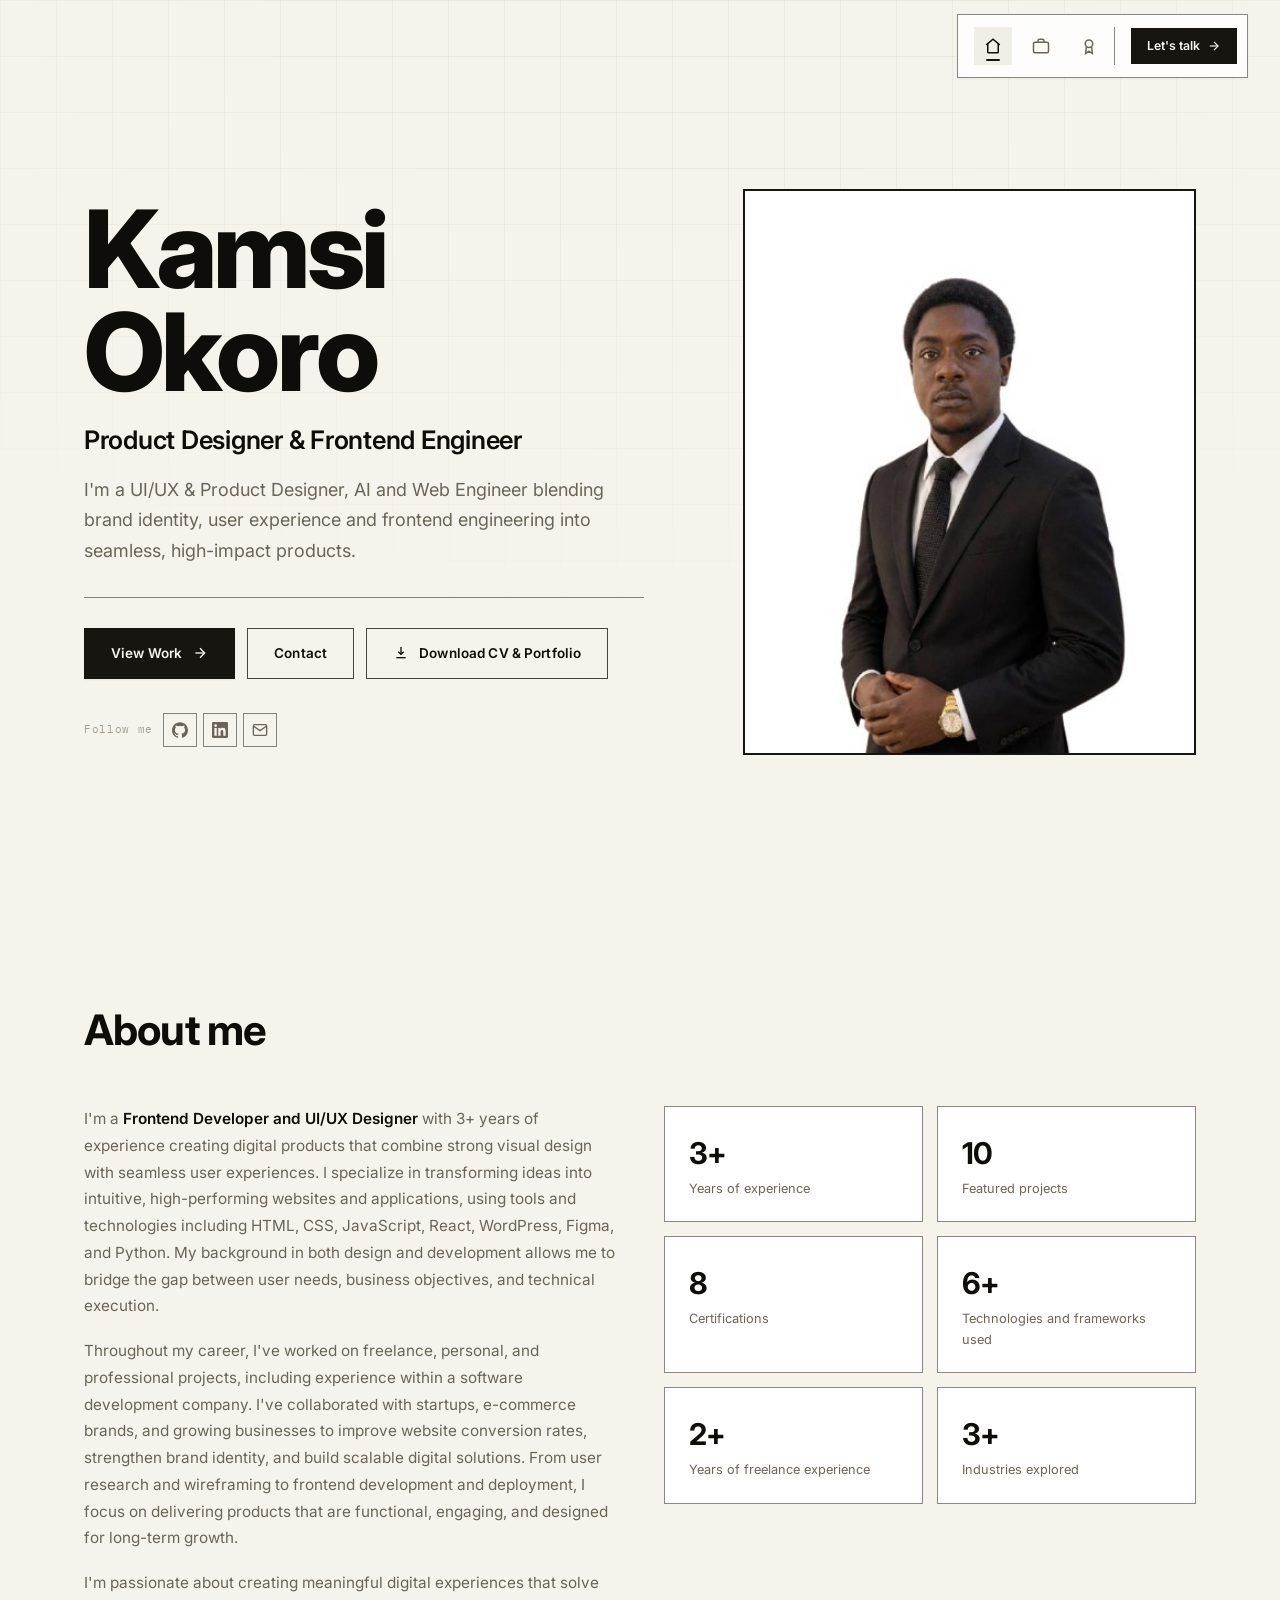
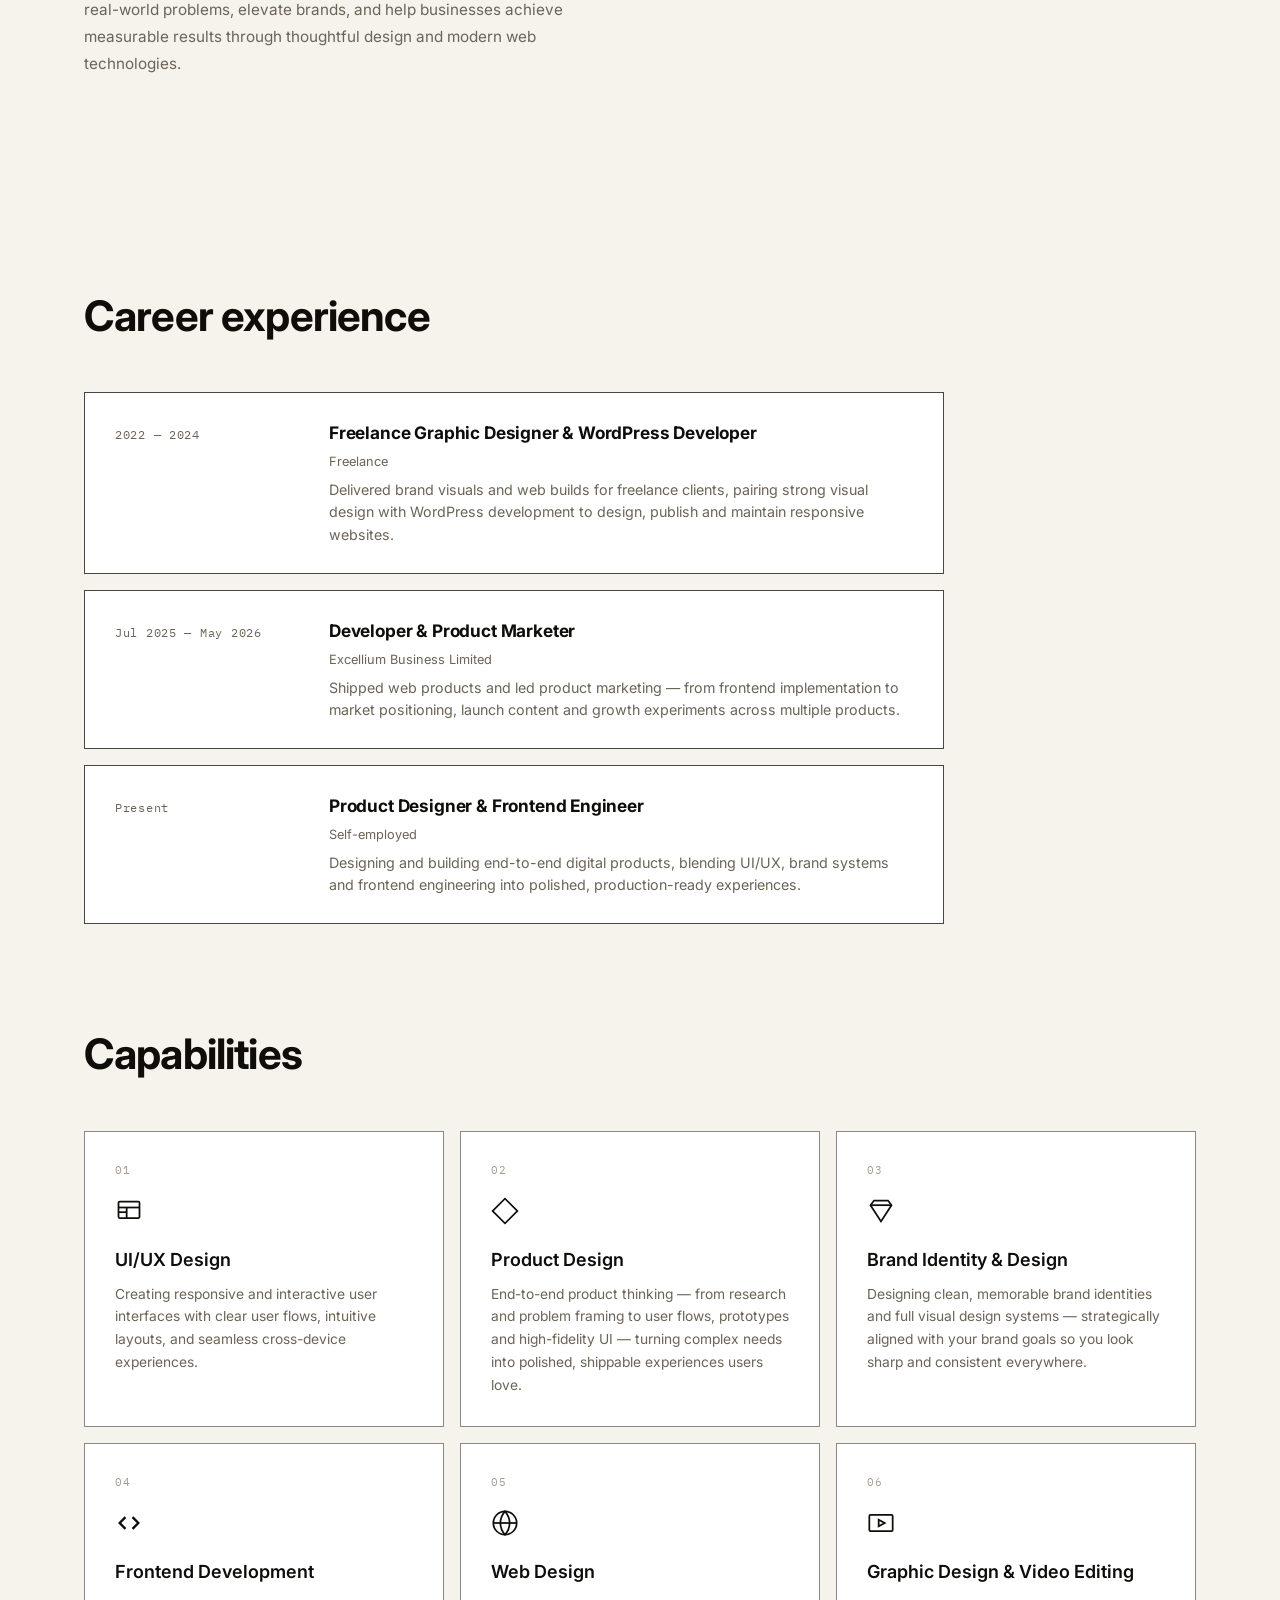
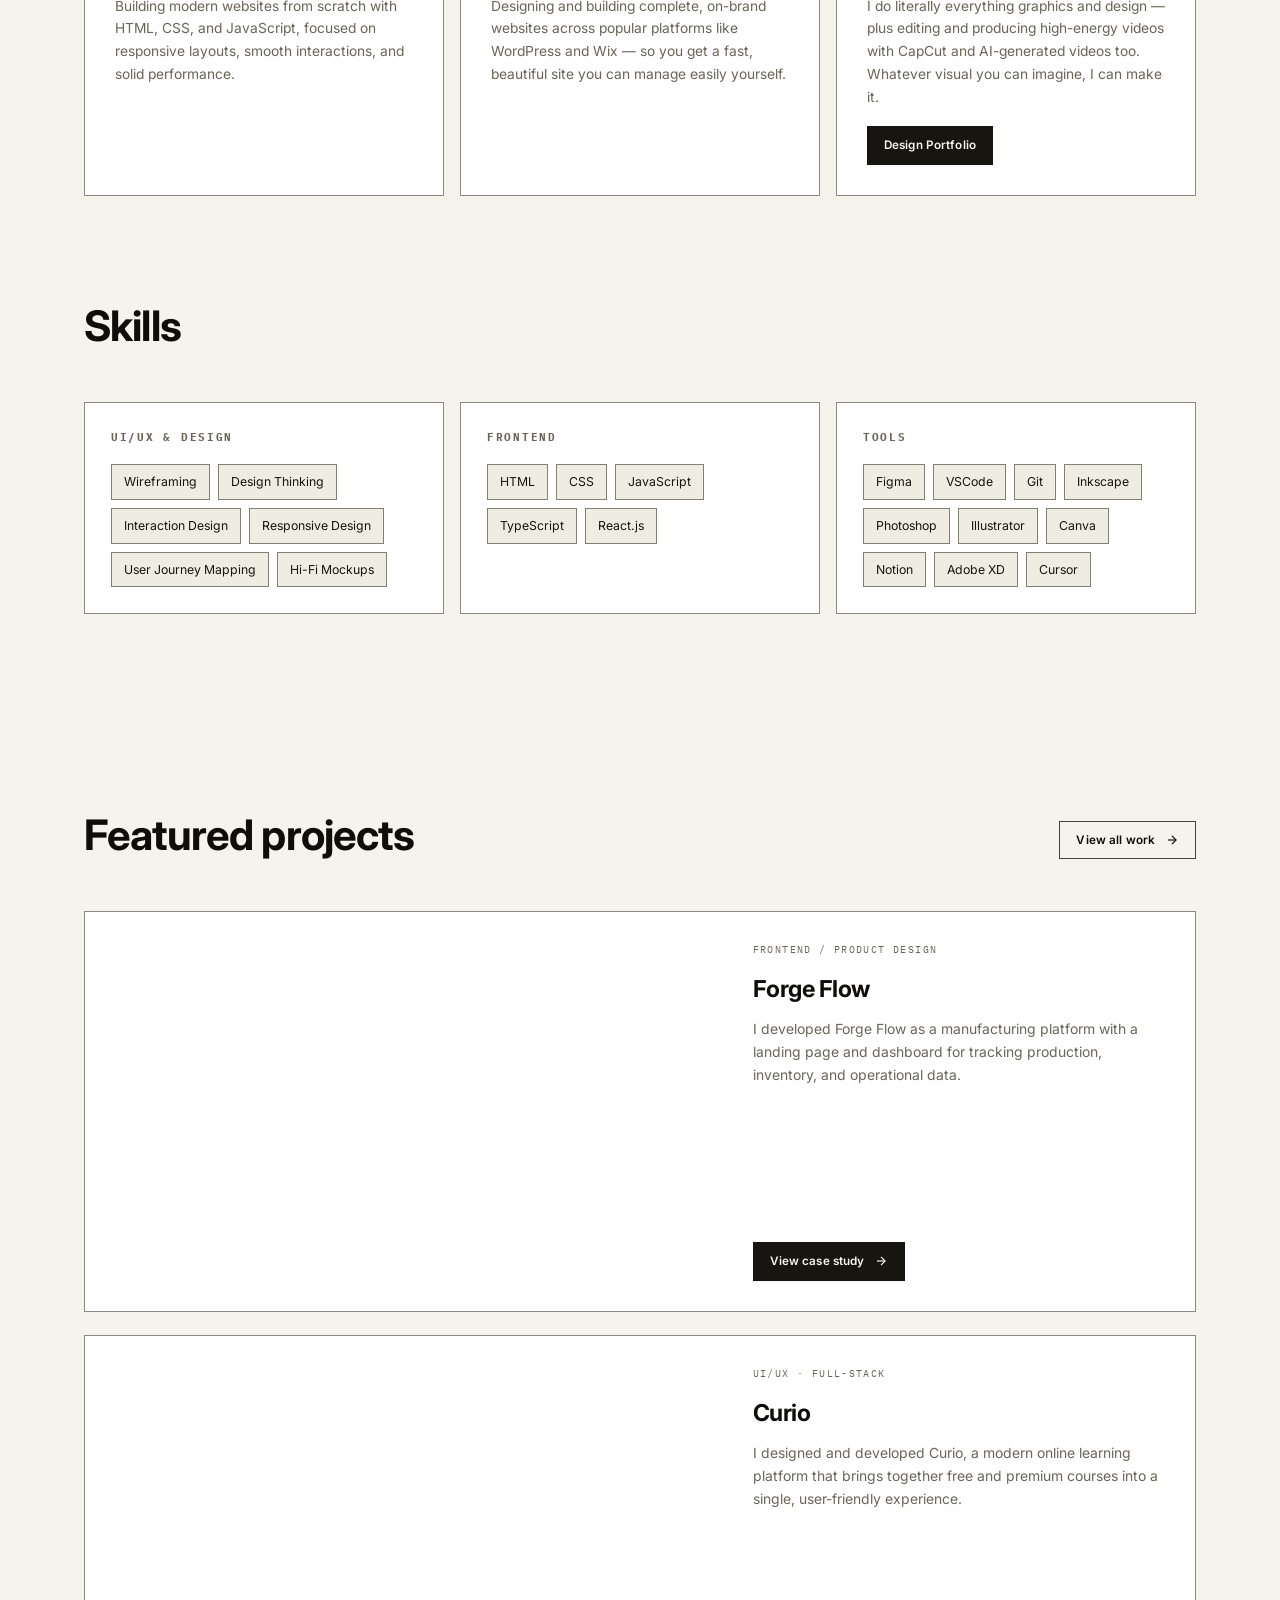
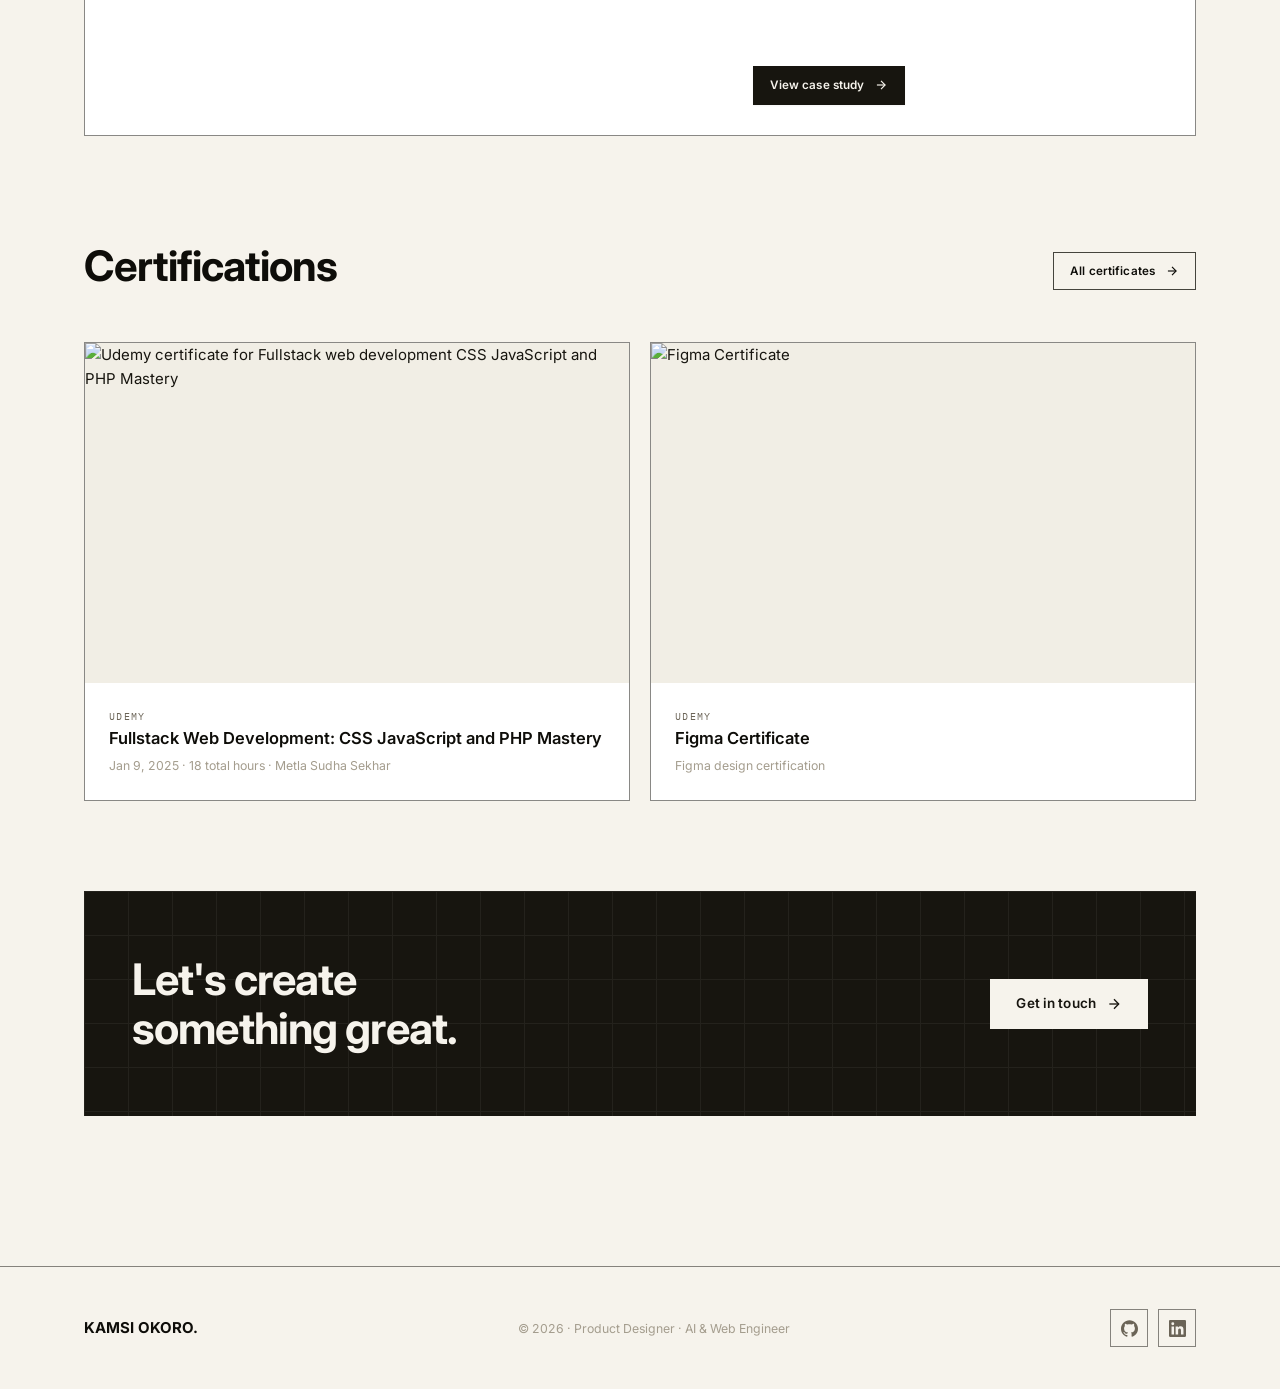
==== commit b1530297: "Add dual CV & portfolio download on home, locked CV download + portfolio on contact" ====
--- a/index.html
+++ b/index.html
@@ -46,7 +46,7 @@
     <a href="https://www.linkedin.com/in/kamsiokoro" target="_blank" rel="noopener"><svg viewBox="0 0 24 24" fill="currentColor"><path d="M20.447 20.452h-3.554v-5.569c0-1.328-.027-3.037-1.852-3.037-1.853 0-2.136 1.445-2.136 2.939v5.667H9.351V9h3.414v1.561h.046c.477-.9 1.637-1.85 3.37-1.85 3.601 0 4.267 2.37 4.267 5.455v6.286zM5.337 7.433a2.062 2.062 0 01-2.063-2.065 2.064 2.064 0 112.063 2.065zm1.782 13.019H3.555V9h3.564v11.452zM22.225 0H1.771C.792 0 0 .774 0 1.729v20.542C0 23.227.792 24 1.771 24h20.451C23.2 24 24 23.227 24 22.271V1.729C24 .774 23.2 0 22.222 0h.003z"/></svg> LinkedIn</a>
     <a href="https://github.com/kamsigpt" target="_blank" rel="noopener noreferrer"><svg viewBox="0 0 24 24" fill="currentColor"><path d="M12 .297c-6.63 0-12 5.373-12 12 0 5.303 3.438 9.8 8.205 11.385.6.113.82-.258.82-.577 0-.285-.01-1.04-.015-2.04-3.338.724-4.042-1.61-4.042-1.61C4.422 18.07 3.633 17.7 3.633 17.7c-1.087-.744.084-.729.084-.729 1.205.084 1.838 1.236 1.838 1.236 1.07 1.835 2.809 1.305 3.495.998.108-.776.417-1.305.76-1.605-2.665-.3-5.466-1.332-5.466-5.93 0-1.31.465-2.38 1.235-3.22-.135-.303-.54-1.523.105-3.176 0 0 1.005-.322 3.3 1.23.96-.267 1.98-.399 3-.405 1.02.006 2.04.138 3 .405 2.28-1.552 3.285-1.23 3.285-1.23.645 1.653.24 2.873.12 3.176.765.84 1.23 1.91 1.23 3.22 0 4.61-2.805 5.625-5.475 5.92.42.36.81 1.096.81 2.22 0 1.606-.015 2.896-.015 3.286 0 .315.21.69.825.57C20.565 22.092 24 17.592 24 12.297c0-6.627-5.373-12-12-12"/></svg> GitHub</a>
     <a class="email-contact-link" href="mailto:theofficialkamsiokoro@gmail.com" data-email="theofficialkamsiokoro@gmail.com"><svg viewBox="0 0 24 24" fill="none" stroke="currentColor" stroke-width="2"><path d="M4 4h16c1.1 0 2 .9 2 2v12c0 1.1-.9 2-2 2H4c-1.1 0-2-.9-2-2V6c0-1.1.9-2 2-2z"/><polyline points="22,6 12,13 2,6"/></svg> Email</a>
-    <a class="cv-download-link" href="assets/Nedokoro_Kamsiyochi_%E2%80%94_Product_Designer_Portfolio.pdf" download="Kamsi_Okoro_CV.pdf" data-cv-src="assets/Nedokoro_Kamsiyochi_%E2%80%94_Product_Designer_Portfolio.pdf" data-download-name="Kamsi_Okoro_CV.pdf"><svg viewBox="0 0 24 24" fill="none" stroke="currentColor" stroke-width="2"><path d="M12 3v11"/><path d="M8 10l4 4 4-4"/><path d="M5 19h14"/></svg> CV</a>
+    <a class="dual-download-link" href="#" data-cv-src="assets/Kamsi%20Okoro%20Profesional%20CV.pdf" data-cv-name="Kamsi_Okoro_CV.pdf" data-portfolio-src="assets/Nedokoro_Kamsiyochi_%E2%80%94_Product_Designer_Portfolio.pdf" data-portfolio-name="Kamsi_Okoro_Portfolio.pdf"><svg viewBox="0 0 24 24" fill="none" stroke="currentColor" stroke-width="2"><path d="M12 3v11"/><path d="M8 10l4 4 4-4"/><path d="M5 19h14"/></svg> CV &amp; Portfolio</a>
   </div>
 </div>
 
@@ -64,9 +64,9 @@
             <svg viewBox="0 0 24 24" fill="none" stroke="currentColor" stroke-width="2"><line x1="5" y1="12" x2="19" y2="12"/><polyline points="12,5 19,12 12,19"/></svg>
           </a>
           <a class="btn btn-outline" href="contact.html">Contact</a>
-          <a class="btn btn-outline cv-download-link" href="assets/Nedokoro_Kamsiyochi_%E2%80%94_Product_Designer_Portfolio.pdf" download="Kamsi_Okoro_CV.pdf" data-cv-src="assets/Nedokoro_Kamsiyochi_%E2%80%94_Product_Designer_Portfolio.pdf" data-download-name="Kamsi_Okoro_CV.pdf">
+          <a class="btn btn-outline dual-download-link" href="#" data-cv-src="assets/Kamsi%20Okoro%20Profesional%20CV.pdf" data-cv-name="Kamsi_Okoro_CV.pdf" data-portfolio-src="assets/Nedokoro_Kamsiyochi_%E2%80%94_Product_Designer_Portfolio.pdf" data-portfolio-name="Kamsi_Okoro_Portfolio.pdf">
             <svg viewBox="0 0 24 24" fill="none" stroke="currentColor" stroke-width="2"><path d="M12 3v11"/><path d="M8 10l4 4 4-4"/><path d="M5 19h14"/></svg>
-            Download CV
+            Download CV &amp; Portfolio
           </a>
         </div>
         <div class="hero-quick">
--- a/css/style.css
+++ b/css/style.css
@@ -263,7 +263,16 @@
   font-weight: 600;
   color: var(--text);
   border-bottom: 1px solid var(--border);
-}
+  opacity: 0;
+  transform: translateY(12px);
+  transition: opacity 0.35s var(--ease-out), transform 0.35s var(--ease-out);
+}
+.sidebar-open .mobile-menu-links a { opacity: 1; transform: none; }
+.sidebar-open .mobile-menu-links li:nth-child(1) a { transition-delay: 0.04s; }
+.sidebar-open .mobile-menu-links li:nth-child(2) a { transition-delay: 0.09s; }
+.sidebar-open .mobile-menu-links li:nth-child(3) a { transition-delay: 0.14s; }
+.sidebar-open .mobile-menu-links li:nth-child(4) a { transition-delay: 0.19s; }
+.sidebar-open .mobile-menu-links li:nth-child(5) a { transition-delay: 0.24s; }
 .mobile-menu-links a small { font-family: var(--font-mono); font-size: 0.7rem; color: var(--text-dim); font-weight: 400; }
 .mobile-menu-links a.active { color: var(--text-strong); }
 .mobile-menu-social { display: flex; gap: 14px; flex-wrap: wrap; }
@@ -328,6 +337,7 @@
 
 /* ── HERO ── */
 .hero {
+  position: relative;
   min-height: 100vh;
   display: flex;
   align-items: center;
@@ -876,6 +886,88 @@
 .contact-card .note { font-size: 0.86rem; color: var(--text-sub); margin-bottom: 22px; }
 .contact-card .btn { align-self: flex-start; }
 
+/* CV login modal */
+.cv-modal {
+  position: fixed;
+  inset: 0;
+  z-index: 400;
+  display: flex;
+  align-items: center;
+  justify-content: center;
+  padding: 24px;
+}
+.cv-modal[hidden] { display: none; }
+.cv-modal-backdrop {
+  position: absolute;
+  inset: 0;
+  background: rgba(10,9,6,0.55);
+  backdrop-filter: blur(4px);
+  -webkit-backdrop-filter: blur(4px);
+}
+.cv-modal-panel {
+  position: relative;
+  width: 100%;
+  max-width: 440px;
+  background: var(--surface);
+  border: 1px solid var(--border-bright);
+  border-radius: var(--r-lg);
+  padding: 40px 34px;
+  box-shadow: var(--shadow-lg);
+  opacity: 0;
+  transform: translateY(16px) scale(0.98);
+  transition: opacity 0.25s var(--ease-out), transform 0.25s var(--ease-out);
+}
+.cv-modal.open .cv-modal-panel { opacity: 1; transform: none; }
+.cv-modal-close {
+  position: absolute;
+  top: 14px;
+  right: 16px;
+  width: 34px;
+  height: 34px;
+  font-size: 1.4rem;
+  line-height: 1;
+  color: var(--text-sub);
+  border-radius: var(--r-sm);
+  transition: color 0.2s, background-color 0.2s;
+}
+.cv-modal-close:hover { color: var(--text-strong); background: var(--surface-2); }
+.cv-modal-panel h2 {
+  font-size: 1.35rem;
+  font-weight: 700;
+  color: var(--text-strong);
+  letter-spacing: -0.01em;
+  margin-bottom: 8px;
+}
+.cv-modal-note { font-size: 0.9rem; color: var(--text-sub); margin-bottom: 26px; }
+.cv-login-form { display: flex; flex-direction: column; gap: 16px; }
+.cv-field { display: flex; flex-direction: column; gap: 8px; }
+.cv-field span {
+  font-family: var(--font-mono);
+  font-size: 0.66rem;
+  letter-spacing: 0.16em;
+  text-transform: uppercase;
+  color: var(--text-sub);
+}
+.cv-field input {
+  width: 100%;
+  padding: 13px 14px;
+  border: 1px solid var(--border);
+  border-radius: var(--r-md);
+  background: var(--bg2);
+  color: var(--text);
+  font-size: 0.95rem;
+  font-family: inherit;
+  outline: none;
+  transition: border-color 0.2s;
+}
+.cv-field input:focus { border-color: var(--border-bright); }
+.cv-form-error {
+  min-height: 1.2em;
+  font-size: 0.84rem;
+  color: #b3261e;
+  margin-top: -6px;
+}
+
 /* ═══════════════════════════════════════════════════════
    ANIMATIONS
    ═══════════════════════════════════════════════════════ */
@@ -911,35 +1003,82 @@
   .nav-cta { display: none; }
   .hamburger-btn { display: flex; }
   .works-float-nav { display: none; }
-  .hero-grid { grid-template-columns: 1fr; gap: 40px; }
-  .hero-art { order: -1; }
-  .hero-art-frame { max-width: 460px; }
+
+  /* Hero stacks with the portrait first, centered and tidy */
+  .hero { min-height: auto; padding-top: calc(var(--nav-h) + 28px); }
+  .hero-grid { grid-template-columns: 1fr; gap: 36px; }
+  .hero-art { order: -1; justify-content: center; }
+  .hero-art-frame { max-width: min(76vw, 410px); }
+  .scroll-hint { display: none; }
+
   .about-grid { grid-template-columns: 1fr; gap: 32px; }
-  .services-grid { grid-template-columns: 1fr; max-width: 560px; }
-  .skills-grid { grid-template-columns: 1fr; }
+  .about-stats { position: static; }
+
+  /* Keep sections multi-column like desktop */
+  .services-grid { grid-template-columns: 1fr 1fr; }
+  .skills-grid { grid-template-columns: 1fr 1fr; }
+  .cert-preview-grid { grid-template-columns: repeat(2, 1fr); gap: 14px; }
+  .work-tiles { grid-template-columns: 1fr 1fr; }
+
   .featured-item { grid-template-columns: 1fr; }
   .featured-media { aspect-ratio: 16 / 10; }
-  .cert-preview-grid { grid-template-columns: 1fr; }
   .contact-grid { grid-template-columns: 1fr; }
 }
 
 @media (max-width: 768px) {
   html { font-size: 14px; }
   :root { --page-pad: 20px; --nav-h: 60px; }
-  .hero { padding-top: calc(var(--nav-h) + 40px); }
+  .hero { padding-top: calc(var(--nav-h) + 24px); padding-bottom: 28px; }
+  .hero-intro { padding-bottom: 24px; margin-bottom: 24px; }
   .hero-quick { align-items: flex-start; flex-direction: column; gap: 14px; }
   .section { padding: 60px 0; }
-  .section-head { flex-direction: column; align-items: flex-start; gap: 16px; }
-  .about-stats { grid-template-columns: 1fr 1fr; }
-  .cta-panel { padding: 44px 24px; }
-  .fade-up { transform: translateY(18px); }
+  .section-head { flex-direction: column; align-items: flex-start; gap: 16px; margin-bottom: 34px; }
+  .section-title { margin-top: 12px; }
+  .about-stats { grid-template-columns: 1fr 1fr; gap: 12px; }
+  .stat-tile { padding: 16px 18px; }
+  .stat-tile .stat-num { font-size: 1.6rem; }
+  .career-card { padding: 22px; }
+  .career-card h3 { font-size: 1.05rem; }
+  .service-card, .skill-card, .work-tile { padding: 22px; }
+  .cta-panel { padding: 40px 24px; }
+  .footer { padding: 32px 0; margin-top: 40px; }
+
+  /* Snappier, lighter scroll animations on small screens */
+  .fade-up, .reveal { transition-duration: 0.55s; }
+  .fade-up { transform: translateY(16px); }
+
+  /* Hero entrance rises up instead of sliding horizontally on compact screens */
+  @keyframes heroEnterLeft {
+    from { opacity: 0; transform: translateY(18px); }
+    to   { opacity: 1; transform: translateY(0); }
+  }
+  @keyframes heroFadeRise {
+    from { opacity: 0; transform: translateY(14px); }
+    to   { opacity: 1; transform: translateY(0); }
+  }
+
+  .btn { padding: 13px 22px; }
+}
+
+@media (max-width: 560px) {
+  .services-grid { grid-template-columns: 1fr; max-width: 560px; }
+  .skills-grid { grid-template-columns: 1fr; }
+  .cert-grid { grid-template-columns: 1fr; }
+  .cert-preview-grid { grid-template-columns: 1fr; }
+  .hero-art-frame { max-width: min(82vw, 380px); }
+  .work-tiles { grid-template-columns: 1fr; }
+  .work-tile.wide, .work-tile.tall { grid-column: 1 / -1; grid-row: auto; }
 }
 
 @media (max-width: 480px) {
   .gallery-grid { grid-template-columns: repeat(2, 1fr); gap: 10px; }
-  .about-stats { grid-template-columns: 1fr; }
-  .work-tiles { grid-template-columns: 1fr; }
-  .work-tile.wide, .work-tile.tall { grid-column: 1 / -1; grid-row: auto; }
+  .about-stats { grid-template-columns: 1fr 1fr; gap: 10px; }
+  .section { padding: 44px 0; }
+  .hero-cta { width: 100%; }
+  .hero-cta .btn { flex: 1 1 140px; }
+  .mobile-menu {
+    padding: calc(84px + env(safe-area-inset-top, 0px)) 22px calc(32px + env(safe-area-inset-bottom, 0px));
+  }
 }
 
 /* ── REDUCED MOTION ── */
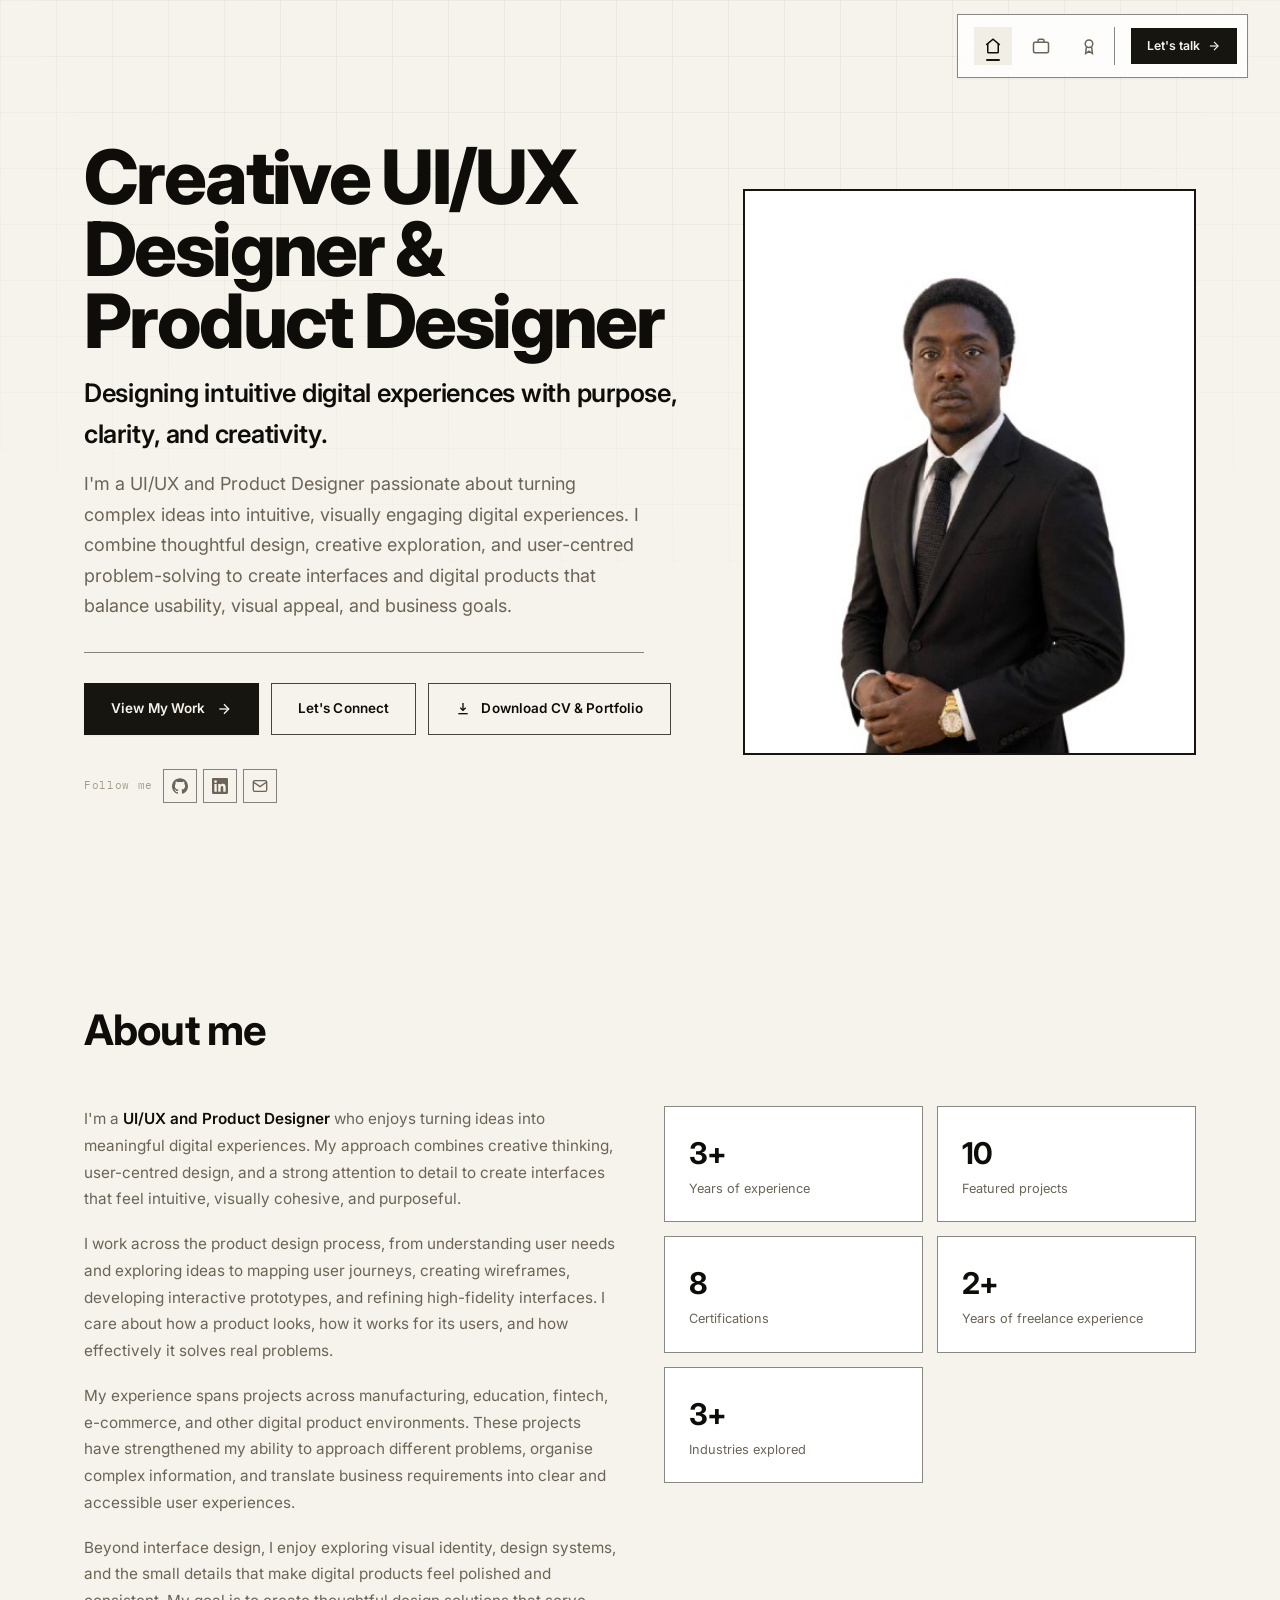
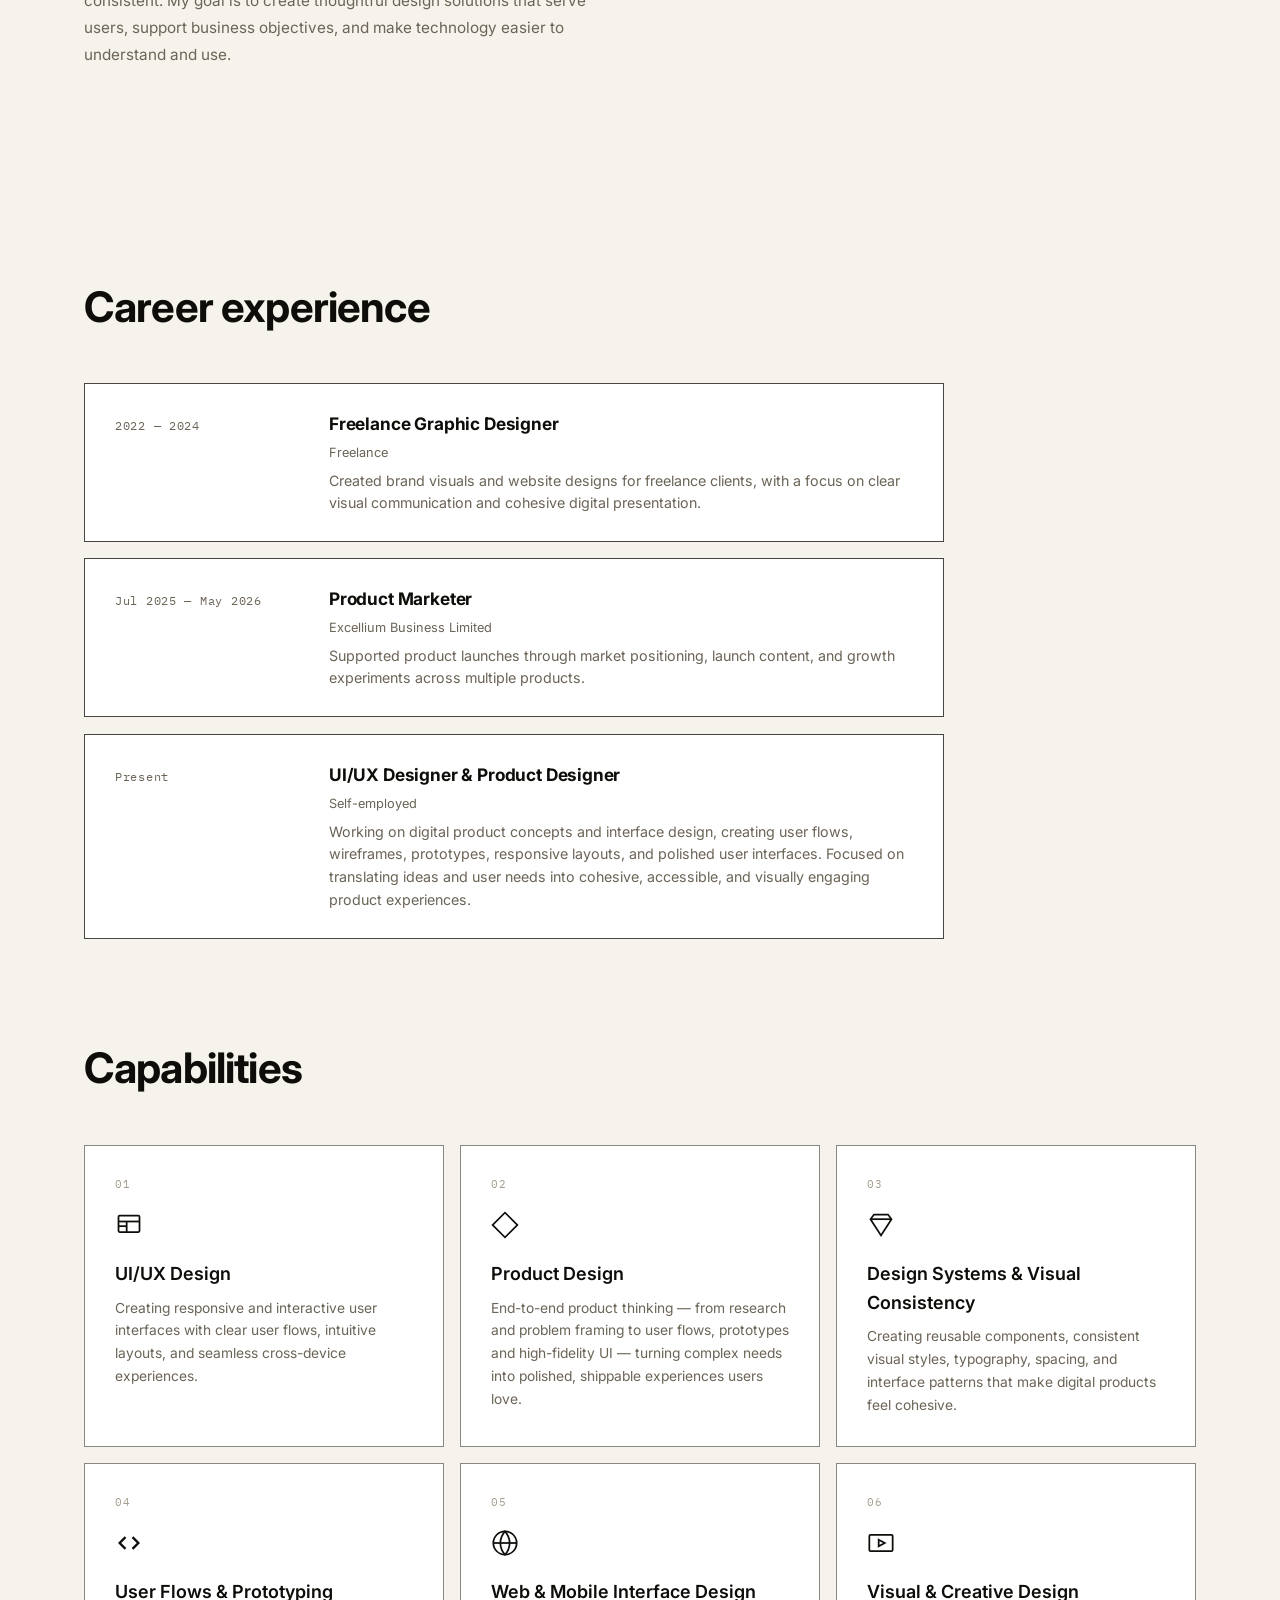
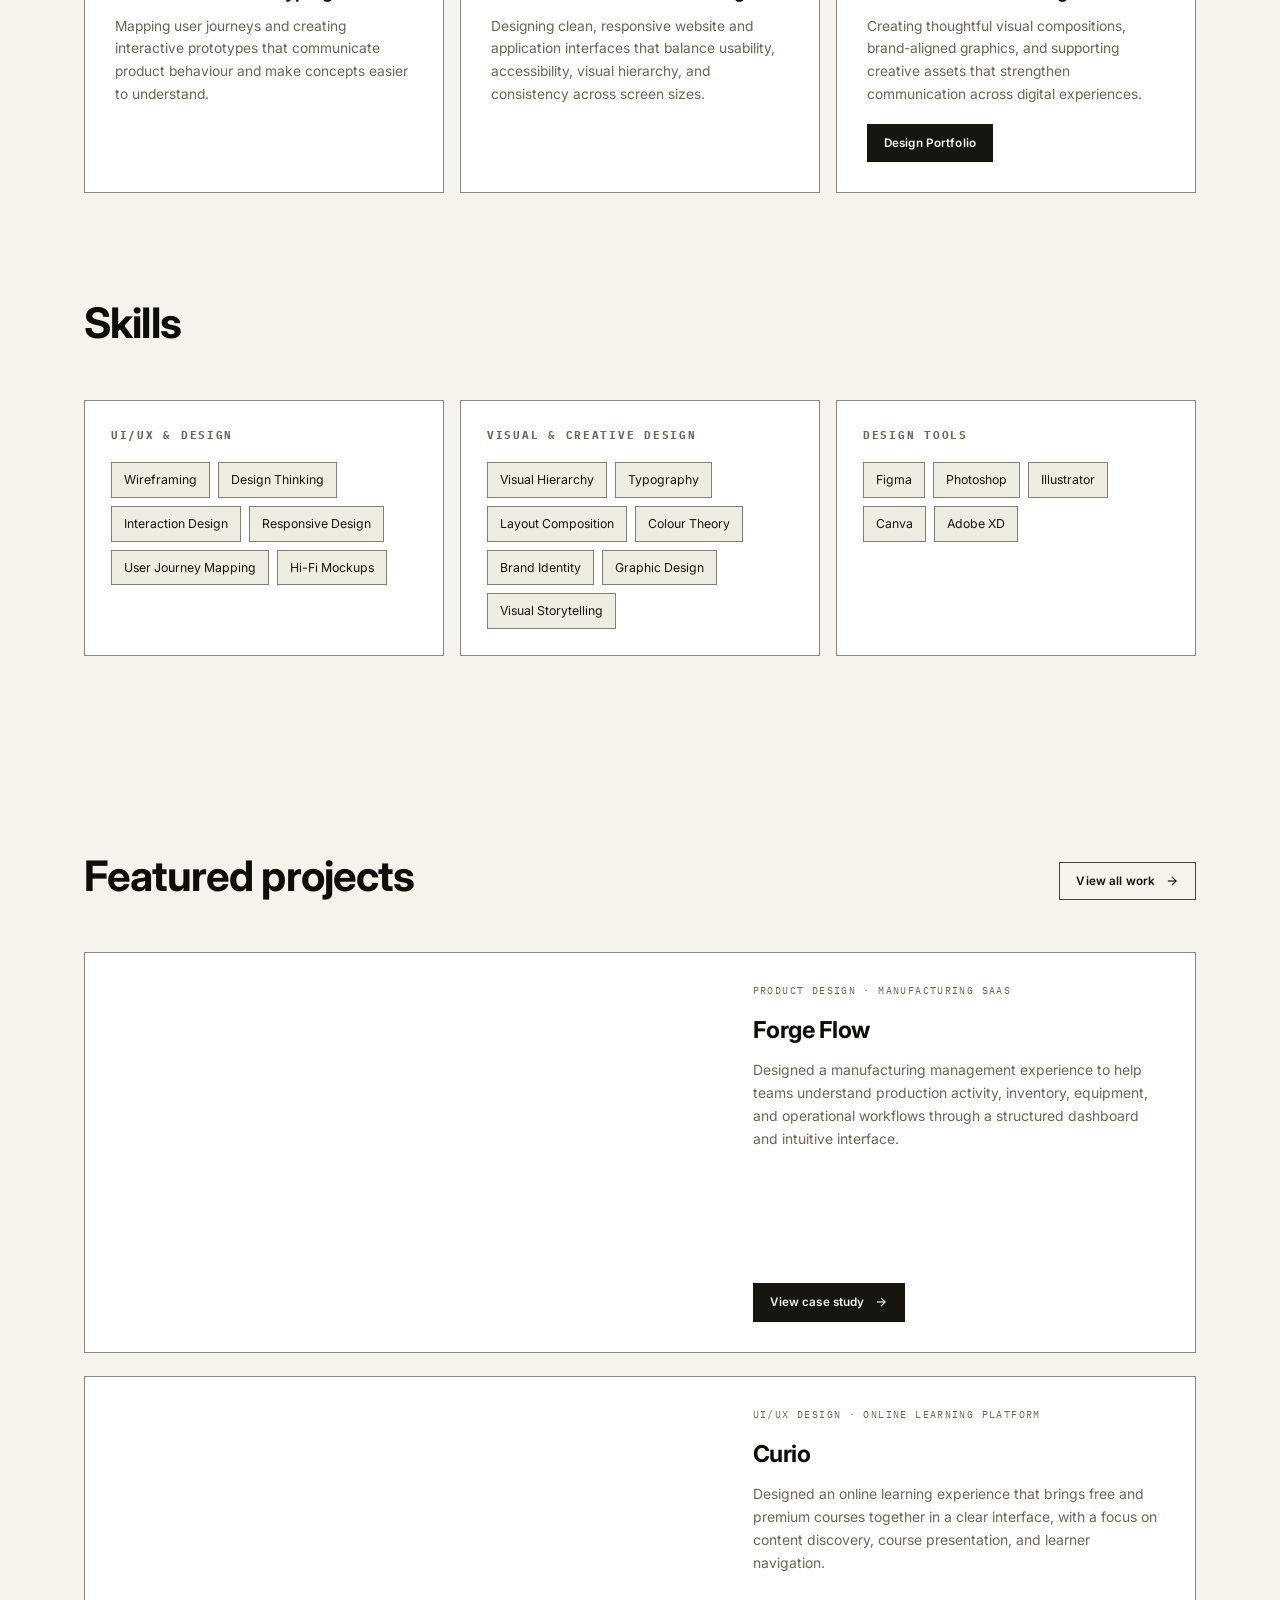
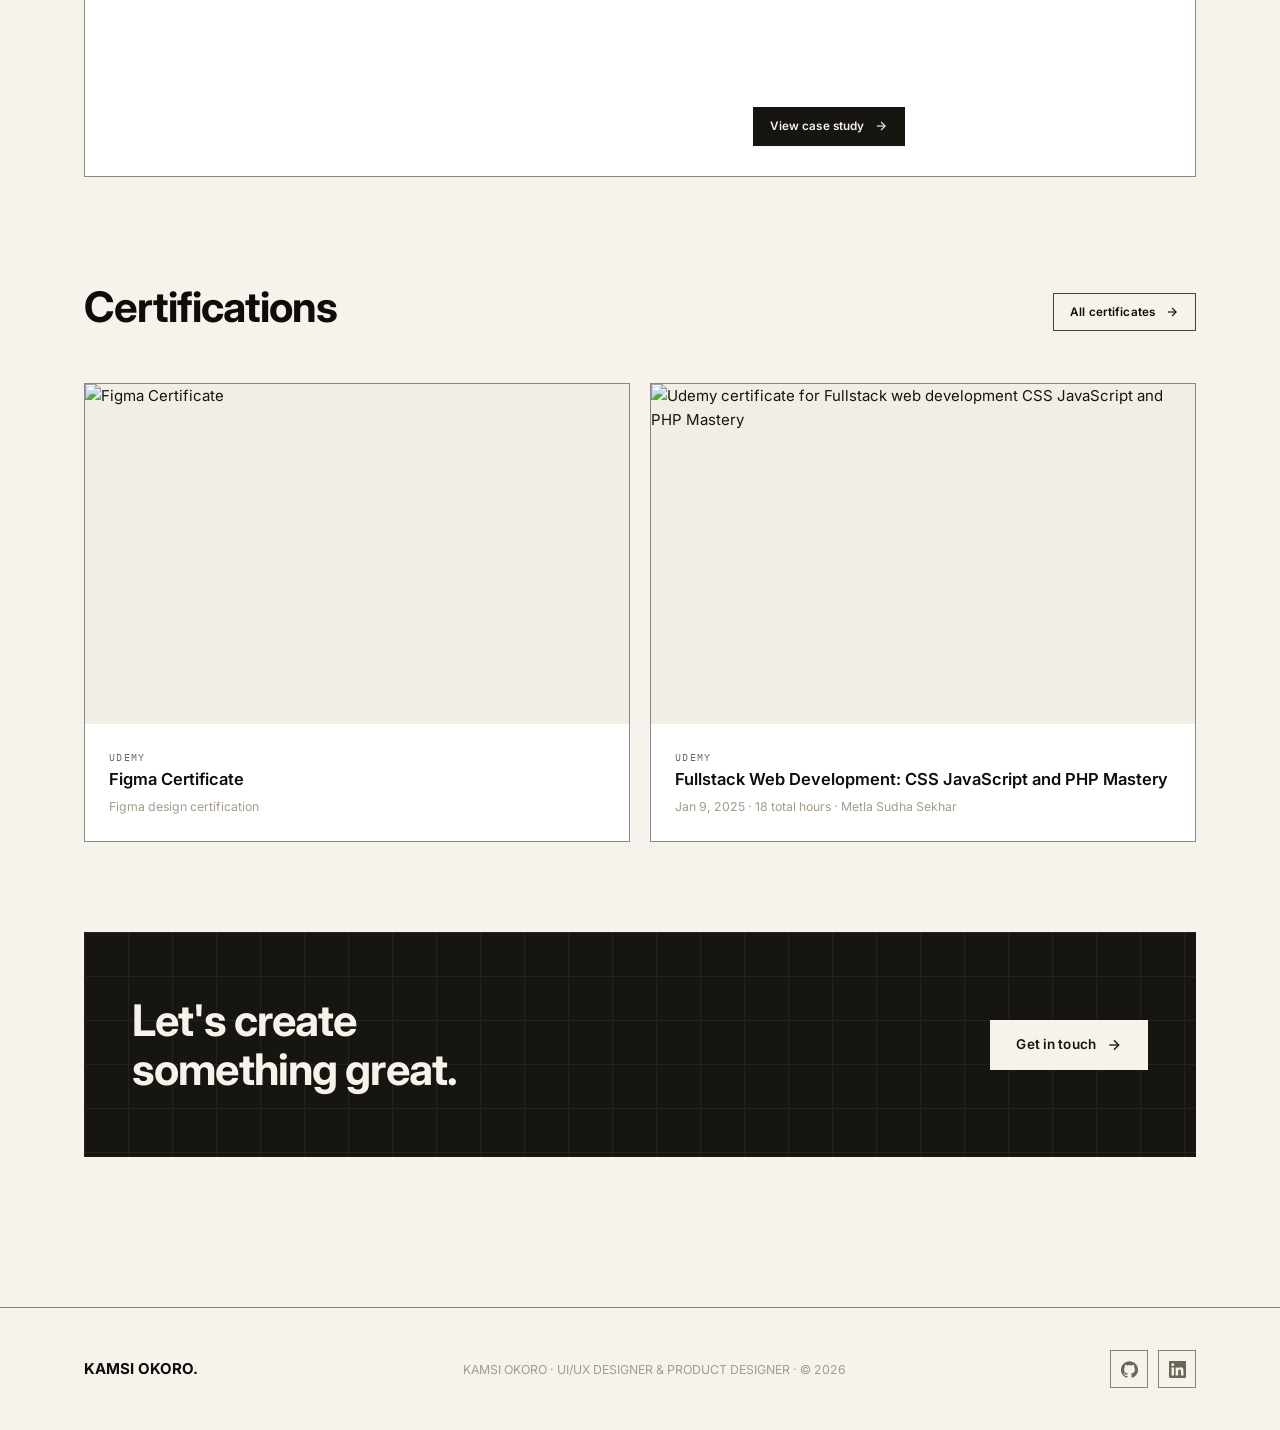
==== commit 70e66b2c: "Reposition portfolio for UI/UX and product design" ====
--- a/index.html
+++ b/index.html
@@ -3,10 +3,10 @@
 <head>
 <meta charset="UTF-8">
 <meta name="viewport" content="width=device-width, initial-scale=1.0">
-<title>Kamsi Okoro — Product Designer · UI/UX · AI / Web Engineer</title>
-<meta name="description" content="Kamsi Okoro is a Product Designer, UI/UX Designer, AI Engineer and Web Developer crafting premium digital products, brand identities and seamless experiences.">
-<meta property="og:title" content="Kamsi Okoro — Portfolio">
-<meta property="og:description" content="Product Designer · UI/UX Designer · AI / Web Engineer">
+<title>Kamsi Okoro | UI/UX Designer &amp; Product Designer</title>
+<meta name="description" content="Explore the portfolio of Kamsi Okoro, a UI/UX and Product Designer creating intuitive digital products, thoughtful user experiences, and visually engaging interfaces.">
+<meta property="og:title" content="Kamsi Okoro | UI/UX Designer &amp; Product Designer">
+<meta property="og:description" content="UI/UX and Product Designer creating intuitive digital products and thoughtful user experiences.">
 <meta property="og:type" content="website">
 <link rel="icon" type="image/svg+xml" href="favicon.svg">
 <link rel="stylesheet" href="css/style.css">
@@ -56,14 +56,14 @@
   <section class="hero">
     <div class="container hero-grid">
       <div class="hero-copy hero-enter">
-        <span class="hero-name-line">Kamsi Okoro</span>
-        <p class="hero-subtitle">Product Designer &amp; Frontend Engineer</p>
-        <p class="hero-intro">I'm a UI/UX &amp; Product Designer, AI and Web Engineer blending brand identity, user experience and frontend engineering into seamless, high-impact products.</p>
+        <span class="hero-name-line">Creative UI/UX Designer &amp; Product Designer</span>
+        <p class="hero-subtitle">Designing intuitive digital experiences with purpose, clarity, and creativity.</p>
+        <p class="hero-intro">I'm a UI/UX and Product Designer passionate about turning complex ideas into intuitive, visually engaging digital experiences. I combine thoughtful design, creative exploration, and user-centred problem-solving to create interfaces and digital products that balance usability, visual appeal, and business goals.</p>
         <div class="hero-cta">
-          <a class="btn btn-primary" href="works.html">View Work
+          <a class="btn btn-primary" href="works.html">View My Work
             <svg viewBox="0 0 24 24" fill="none" stroke="currentColor" stroke-width="2"><line x1="5" y1="12" x2="19" y2="12"/><polyline points="12,5 19,12 12,19"/></svg>
           </a>
-          <a class="btn btn-outline" href="contact.html">Contact</a>
+          <a class="btn btn-outline" href="contact.html">Let's Connect</a>
           <a class="btn btn-outline dual-download-link" href="#" data-cv-src="assets/Kamsi%20Okoro%20Profesional%20CV.pdf" data-cv-name="Kamsi_Okoro_CV.pdf" data-portfolio-src="assets/Nedokoro_Kamsiyochi_%E2%80%94_Product_Designer_Portfolio.pdf" data-portfolio-name="Kamsi_Okoro_Portfolio.pdf">
             <svg viewBox="0 0 24 24" fill="none" stroke="currentColor" stroke-width="2"><path d="M12 3v11"/><path d="M8 10l4 4 4-4"/><path d="M5 19h14"/></svg>
             Download CV &amp; Portfolio
@@ -97,15 +97,15 @@
       </div>
       <div class="about-grid">
         <div class="about-text fade-up">
-          <p>I'm a <strong>Frontend Developer and UI/UX Designer</strong> with 3+ years of experience creating digital products that combine strong visual design with seamless user experiences. I specialize in transforming ideas into intuitive, high-performing websites and applications, using tools and technologies including HTML, CSS, JavaScript, React, WordPress, Figma, and Python. My background in both design and development allows me to bridge the gap between user needs, business objectives, and technical execution.</p>
-          <p>Throughout my career, I've worked on freelance, personal, and professional projects, including experience within a software development company. I've collaborated with startups, e-commerce brands, and growing businesses to improve website conversion rates, strengthen brand identity, and build scalable digital solutions. From user research and wireframing to frontend development and deployment, I focus on delivering products that are functional, engaging, and designed for long-term growth.</p>
-          <p>I'm passionate about creating meaningful digital experiences that solve real-world problems, elevate brands, and help businesses achieve measurable results through thoughtful design and modern web technologies.</p>
+          <p>I'm a <strong>UI/UX and Product Designer</strong> who enjoys turning ideas into meaningful digital experiences. My approach combines creative thinking, user-centred design, and a strong attention to detail to create interfaces that feel intuitive, visually cohesive, and purposeful.</p>
+          <p>I work across the product design process, from understanding user needs and exploring ideas to mapping user journeys, creating wireframes, developing interactive prototypes, and refining high-fidelity interfaces. I care about how a product looks, how it works for its users, and how effectively it solves real problems.</p>
+          <p>My experience spans projects across manufacturing, education, fintech, e-commerce, and other digital product environments. These projects have strengthened my ability to approach different problems, organise complex information, and translate business requirements into clear and accessible user experiences.</p>
+          <p>Beyond interface design, I enjoy exploring visual identity, design systems, and the small details that make digital products feel polished and consistent. My goal is to create thoughtful design solutions that serve users, support business objectives, and make technology easier to understand and use.</p>
         </div>
         <div class="about-stats fade-up" style="--delay:0.1s">
           <div class="stat-tile"><div class="stat-num" data-count="3" data-suffix="+">0+</div><div class="stat-label">Years of experience</div></div>
           <div class="stat-tile"><div class="stat-num" data-count="10">0</div><div class="stat-label">Featured projects</div></div>
           <div class="stat-tile"><div class="stat-num" data-count="8">0</div><div class="stat-label">Certifications</div></div>
-          <div class="stat-tile"><div class="stat-num" data-count="6" data-suffix="+">0+</div><div class="stat-label">Technologies and frameworks used</div></div>
           <div class="stat-tile"><div class="stat-num" data-count="2" data-suffix="+">0+</div><div class="stat-label">Years of freelance experience</div></div>
           <div class="stat-tile"><div class="stat-num" data-count="3" data-suffix="+">0+</div><div class="stat-label">Industries explored</div></div>
         </div>
@@ -125,26 +125,26 @@
         <article class="career-card fade-up">
           <span class="career-period">2022 — 2024</span>
           <div class="career-role">
-            <h3>Freelance Graphic Designer &amp; WordPress Developer</h3>
+            <h3>Freelance Graphic Designer</h3>
             <span class="career-company">Freelance</span>
           </div>
-          <p>Delivered brand visuals and web builds for freelance clients, pairing strong visual design with WordPress development to design, publish and maintain responsive websites.</p>
+          <p>Created brand visuals and website designs for freelance clients, with a focus on clear visual communication and cohesive digital presentation.</p>
         </article>
         <article class="career-card fade-up" style="--delay:0.08s">
           <span class="career-period">Jul 2025 — May 2026</span>
           <div class="career-role">
-            <h3>Developer &amp; Product Marketer</h3>
+            <h3>Product Marketer</h3>
             <span class="career-company">Excellium Business Limited</span>
           </div>
-          <p>Shipped web products and led product marketing — from frontend implementation to market positioning, launch content and growth experiments across multiple products.</p>
+          <p>Supported product launches through market positioning, launch content, and growth experiments across multiple products.</p>
         </article>
         <article class="career-card fade-up" style="--delay:0.16s">
           <span class="career-period">Present</span>
           <div class="career-role">
-            <h3>Product Designer &amp; Frontend Engineer</h3>
+            <h3>UI/UX Designer &amp; Product Designer</h3>
             <span class="career-company">Self-employed</span>
           </div>
-          <p>Designing and building end-to-end digital products, blending UI/UX, brand systems and frontend engineering into polished, production-ready experiences.</p>
+          <p>Working on digital product concepts and interface design, creating user flows, wireframes, prototypes, responsive layouts, and polished user interfaces. Focused on translating ideas and user needs into cohesive, accessible, and visually engaging product experiences.</p>
         </article>
       </div>
     </div>
@@ -174,26 +174,26 @@
         <article class="service-card fade-up" style="--delay:0.16s">
           <div class="num">03</div>
           <div class="icon"><svg viewBox="0 0 24 24" fill="none" stroke="currentColor" stroke-width="1.5"><polygon points="6 3 18 3 21 7 12 21 3 7"/><polyline points="3 7 21 7"/></svg></div>
-          <h3>Brand Identity &amp; Design</h3>
-          <p>Designing clean, memorable brand identities and full visual design systems — strategically aligned with your brand goals so you look sharp and consistent everywhere.</p>
+          <h3>Design Systems &amp; Visual Consistency</h3>
+          <p>Creating reusable components, consistent visual styles, typography, spacing, and interface patterns that make digital products feel cohesive.</p>
         </article>
         <article class="service-card fade-up" style="--delay:0.24s">
           <div class="num">04</div>
           <div class="icon"><svg viewBox="0 0 24 24" fill="none" stroke="currentColor" stroke-width="2"><polyline points="9 7 4 12 9 17"/><polyline points="15 7 20 12 15 17"/></svg></div>
-          <h3>Frontend Development</h3>
-          <p>Building modern websites from scratch with HTML, CSS, and JavaScript, focused on responsive layouts, smooth interactions, and solid performance.</p>
+          <h3>User Flows &amp; Prototyping</h3>
+          <p>Mapping user journeys and creating interactive prototypes that communicate product behaviour and make concepts easier to understand.</p>
         </article>
         <article class="service-card fade-up" style="--delay:0.32s">
           <div class="num">05</div>
           <div class="icon"><svg viewBox="0 0 24 24" fill="none" stroke="currentColor" stroke-width="1.5"><circle cx="12" cy="12" r="10"/><line x1="2" y1="12" x2="22" y2="12"/><path d="M12 2a15.3 15.3 0 0 1 4 10 15.3 15.3 0 0 1-4 10 15.3 15.3 0 0 1-4-10 15.3 15.3 0 0 1 4-10z"/></svg></div>
-          <h3>Web Design</h3>
-          <p>Designing and building complete, on-brand websites across popular platforms like WordPress and Wix — so you get a fast, beautiful site you can manage easily yourself.</p>
+          <h3>Web &amp; Mobile Interface Design</h3>
+          <p>Designing clean, responsive website and application interfaces that balance usability, accessibility, visual hierarchy, and consistency across screen sizes.</p>
         </article>
         <article class="service-card fade-up" style="--delay:0.4s">
           <div class="num">06</div>
           <div class="icon"><svg viewBox="0 0 24 24" fill="none" stroke="currentColor" stroke-width="1.5"><rect x="2" y="5" width="20" height="14" rx="1"/><path d="M10 9.2l5.2 2.8-5.2 2.8z"/></svg></div>
-          <h3>Graphic Design &amp; Video Editing</h3>
-          <p>I do literally everything graphics and design — plus editing and producing high-energy videos with CapCut and AI-generated videos too. Whatever visual you can imagine, I can make it.</p>
+          <h3>Visual &amp; Creative Design</h3>
+          <p>Creating thoughtful visual compositions, brand-aligned graphics, and supporting creative assets that strengthen communication across digital experiences.</p>
           <a class="btn btn-primary btn-sm" href="gallery.html">Design Portfolio</a>
         </article>
       </div>
@@ -221,28 +221,25 @@
           </div>
         </article>
         <article class="skill-card fade-up" style="--delay:0.08s">
-          <h3>Frontend</h3>
+          <h3>Visual &amp; Creative Design</h3>
           <div class="skill-chips">
-            <span class="skill-chip">HTML</span>
-            <span class="skill-chip">CSS</span>
-            <span class="skill-chip">JavaScript</span>
-            <span class="skill-chip">TypeScript</span>
-            <span class="skill-chip">React.js</span>
+            <span class="skill-chip">Visual Hierarchy</span>
+            <span class="skill-chip">Typography</span>
+            <span class="skill-chip">Layout Composition</span>
+            <span class="skill-chip">Colour Theory</span>
+            <span class="skill-chip">Brand Identity</span>
+            <span class="skill-chip">Graphic Design</span>
+            <span class="skill-chip">Visual Storytelling</span>
           </div>
         </article>
         <article class="skill-card fade-up" style="--delay:0.16s">
-          <h3>Tools</h3>
+          <h3>Design Tools</h3>
           <div class="skill-chips">
             <span class="skill-chip">Figma</span>
-            <span class="skill-chip">VSCode</span>
-            <span class="skill-chip">Git</span>
-            <span class="skill-chip">Inkscape</span>
             <span class="skill-chip">Photoshop</span>
             <span class="skill-chip">Illustrator</span>
             <span class="skill-chip">Canva</span>
-            <span class="skill-chip">Notion</span>
             <span class="skill-chip">Adobe XD</span>
-            <span class="skill-chip">Cursor</span>
           </div>
         </article>
       </div>
@@ -267,9 +264,9 @@
             <video src="assets/works/forge-flow-upload.mp4" autoplay loop muted playsinline preload="metadata"></video>
           </div>
           <div class="featured-body">
-            <span class="cat">Frontend / Product Design</span>
+            <span class="cat">Product Design · Manufacturing SaaS</span>
             <h3>Forge Flow</h3>
-            <p>I developed Forge Flow as a manufacturing platform with a landing page and dashboard for tracking production, inventory, and operational data.</p>
+            <p>Designed a manufacturing management experience to help teams understand production activity, inventory, equipment, and operational workflows through a structured dashboard and intuitive interface.</p>
             <span class="btn btn-primary btn-sm">View case study
               <svg viewBox="0 0 24 24" fill="none" stroke="currentColor" stroke-width="2"><line x1="5" y1="12" x2="19" y2="12"/><polyline points="12,5 19,12 12,19"/></svg>
             </span>
@@ -281,9 +278,9 @@
             <video src="assets/works/curio display video.mp4" autoplay loop muted playsinline preload="metadata"></video>
           </div>
           <div class="featured-body">
-            <span class="cat">UI/UX · Full-Stack</span>
+            <span class="cat">UI/UX Design · Online Learning Platform</span>
             <h3>Curio</h3>
-            <p>I designed and developed Curio, a modern online learning platform that brings together free and premium courses into a single, user-friendly experience.</p>
+            <p>Designed an online learning experience that brings free and premium courses together in a clear interface, with a focus on content discovery, course presentation, and learner navigation.</p>
             <span class="btn btn-primary btn-sm">View case study
               <svg viewBox="0 0 24 24" fill="none" stroke="currentColor" stroke-width="2"><line x1="5" y1="12" x2="19" y2="12"/><polyline points="12,5 19,12 12,19"/></svg>
             </span>
@@ -305,6 +302,14 @@
         </a>
       </div>
       <div class="cert-preview-grid">
+        <a href="certificatiions.html#figma-certificate" class="cert-preview fade-up" style="--delay:0.08s">
+          <div class="cert-preview-media"><img src="assets/certificates/figma%20certificate.jpg" alt="Figma Certificate" loading="lazy"></div>
+          <div class="cert-preview-body">
+            <span class="org">Udemy</span>
+            <h3>Figma Certificate</h3>
+            <p class="meta">Figma design certification</p>
+          </div>
+        </a>
         <a href="certificatiions.html#fullstack-css-js-php" class="cert-preview fade-up">
           <div class="cert-preview-media"><img src="assets/certificates/udemy-3.jpg" alt="Udemy certificate for Fullstack web development CSS JavaScript and PHP Mastery" loading="lazy"></div>
           <div class="cert-preview-body">
@@ -313,14 +318,6 @@
             <p class="meta">Jan 9, 2025 · 18 total hours · Metla Sudha Sekhar</p>
           </div>
         </a>
-        <a href="certificatiions.html#figma-certificate" class="cert-preview fade-up" style="--delay:0.08s">
-          <div class="cert-preview-media"><img src="assets/certificates/figma%20certificate.jpg" alt="Figma Certificate" loading="lazy"></div>
-          <div class="cert-preview-body">
-            <span class="org">Udemy</span>
-            <h3>Figma Certificate</h3>
-            <p class="meta">Figma design certification</p>
-          </div>
-        </a>
       </div>
     </div>
   </section>
@@ -341,7 +338,7 @@
   <footer class="footer">
     <div class="container footer-inner">
       <span class="footer-brand">KAMSI OKORO.</span>
-      <span class="footer-copy">© 2026 · Product Designer · AI &amp; Web Engineer</span>
+      <span class="footer-copy">KAMSI OKORO · UI/UX DESIGNER &amp; PRODUCT DESIGNER · © 2026</span>
       <div class="footer-social">
         <a href="https://github.com/kamsigpt" target="_blank" rel="noopener noreferrer" aria-label="GitHub"><svg viewBox="0 0 24 24" fill="currentColor"><path d="M12 .297c-6.63 0-12 5.373-12 12 0 5.303 3.438 9.8 8.205 11.385.6.113.82-.258.82-.577 0-.285-.01-1.04-.015-2.04-3.338.724-4.042-1.61-4.042-1.61C4.422 18.07 3.633 17.7 3.633 17.7c-1.087-.744.084-.729.084-.729 1.205.084 1.838 1.236 1.838 1.236 1.07 1.835 2.809 1.305 3.495.998.108-.776.417-1.305.76-1.605-2.665-.3-5.466-1.332-5.466-5.93 0-1.31.465-2.38 1.235-3.22-.135-.303-.54-1.523.105-3.176 0 0 1.005-.322 3.3 1.23.96-.267 1.98-.399 3-.405 1.02.006 2.04.138 3 .405 2.28-1.552 3.285-1.23 3.285-1.23.645 1.653.24 2.873.12 3.176.765.84 1.23 1.91 1.23 3.22 0 4.61-2.805 5.625-5.475 5.92.42.36.81 1.096.81 2.22 0 1.606-.015 2.896-.015 3.286 0 .315.21.69.825.57C20.565 22.092 24 17.592 24 12.297c0-6.627-5.373-12-12-12"/></svg></a>
         <a href="https://www.linkedin.com/in/kamsiokoro" target="_blank" rel="noopener" aria-label="LinkedIn"><svg viewBox="0 0 24 24" fill="currentColor"><path d="M20.447 20.452h-3.554v-5.569c0-1.328-.027-3.037-1.852-3.037-1.853 0-2.136 1.445-2.136 2.939v5.667H9.351V9h3.414v1.561h.046c.477-.9 1.637-1.85 3.37-1.85 3.601 0 4.267 2.37 4.267 5.455v6.286zM5.337 7.433a2.062 2.062 0 01-2.063-2.065 2.064 2.064 0 112.063 2.065zm1.782 13.019H3.555V9h3.564v11.452zM22.225 0H1.771C.792 0 0 .774 0 1.729v20.542C0 23.227.792 24 1.771 24h20.451C23.2 24 24 23.227 24 22.271V1.729C24 .774 23.2 0 22.222 0h.003z"/></svg></a>
--- a/css/style.css
+++ b/css/style.css
@@ -351,7 +351,7 @@
 }
 .hero-name-line {
   display: block;
-  font-size: clamp(3.6rem, 8.5vw, 7.2rem);
+  font-size: clamp(2.8rem, 6vw, 5rem);
   line-height: 0.96;
   font-weight: 800;
   letter-spacing: -0.035em;
@@ -714,8 +714,19 @@
 .page-hero p { font-size: 1.02rem; color: var(--text-sub); max-width: 560px; line-height: 1.7; }
 
 /* Works page: pull header up to navbar level and bring projects higher */
-.works-page .page-hero { padding: calc(var(--nav-h) + 6px) 0 0; }
+.works-page .page-hero {
+  padding: 0;
+  display: flex;
+  align-items: center;
+  min-height: calc(var(--nav-h) + 14px);
+}
+.works-page .page-hero .container { display: flex; align-items: center; }
 .works-page .page-hero p { margin-bottom: 0; }
+.works-page .page-hero h1 {
+  font-size: clamp(1.3rem, 2.4vw, 1.8rem);
+  margin-bottom: 0;
+  line-height: 1;
+}
 
 .works-stage { display: flex; flex-direction: column; gap: 56px; }
 .works-page .works-stage { gap: 24px; }
@@ -738,6 +749,7 @@
   box-shadow: var(--shadow-md);
 }
 .work-media video, .work-media img { width: 100%; height: 100%; object-fit: cover; }
+.work-media video { object-fit: contain; background: var(--surface-2); }
 .work-media-16x10 { aspect-ratio: 16 / 10; }
 
 /* Modular info tile grid */
@@ -886,88 +898,6 @@
 .contact-card .note { font-size: 0.86rem; color: var(--text-sub); margin-bottom: 22px; }
 .contact-card .btn { align-self: flex-start; }
 
-/* CV login modal */
-.cv-modal {
-  position: fixed;
-  inset: 0;
-  z-index: 400;
-  display: flex;
-  align-items: center;
-  justify-content: center;
-  padding: 24px;
-}
-.cv-modal[hidden] { display: none; }
-.cv-modal-backdrop {
-  position: absolute;
-  inset: 0;
-  background: rgba(10,9,6,0.55);
-  backdrop-filter: blur(4px);
-  -webkit-backdrop-filter: blur(4px);
-}
-.cv-modal-panel {
-  position: relative;
-  width: 100%;
-  max-width: 440px;
-  background: var(--surface);
-  border: 1px solid var(--border-bright);
-  border-radius: var(--r-lg);
-  padding: 40px 34px;
-  box-shadow: var(--shadow-lg);
-  opacity: 0;
-  transform: translateY(16px) scale(0.98);
-  transition: opacity 0.25s var(--ease-out), transform 0.25s var(--ease-out);
-}
-.cv-modal.open .cv-modal-panel { opacity: 1; transform: none; }
-.cv-modal-close {
-  position: absolute;
-  top: 14px;
-  right: 16px;
-  width: 34px;
-  height: 34px;
-  font-size: 1.4rem;
-  line-height: 1;
-  color: var(--text-sub);
-  border-radius: var(--r-sm);
-  transition: color 0.2s, background-color 0.2s;
-}
-.cv-modal-close:hover { color: var(--text-strong); background: var(--surface-2); }
-.cv-modal-panel h2 {
-  font-size: 1.35rem;
-  font-weight: 700;
-  color: var(--text-strong);
-  letter-spacing: -0.01em;
-  margin-bottom: 8px;
-}
-.cv-modal-note { font-size: 0.9rem; color: var(--text-sub); margin-bottom: 26px; }
-.cv-login-form { display: flex; flex-direction: column; gap: 16px; }
-.cv-field { display: flex; flex-direction: column; gap: 8px; }
-.cv-field span {
-  font-family: var(--font-mono);
-  font-size: 0.66rem;
-  letter-spacing: 0.16em;
-  text-transform: uppercase;
-  color: var(--text-sub);
-}
-.cv-field input {
-  width: 100%;
-  padding: 13px 14px;
-  border: 1px solid var(--border);
-  border-radius: var(--r-md);
-  background: var(--bg2);
-  color: var(--text);
-  font-size: 0.95rem;
-  font-family: inherit;
-  outline: none;
-  transition: border-color 0.2s;
-}
-.cv-field input:focus { border-color: var(--border-bright); }
-.cv-form-error {
-  min-height: 1.2em;
-  font-size: 0.84rem;
-  color: #b3261e;
-  margin-top: -6px;
-}
-
 /* ═══════════════════════════════════════════════════════
    ANIMATIONS
    ═══════════════════════════════════════════════════════ */
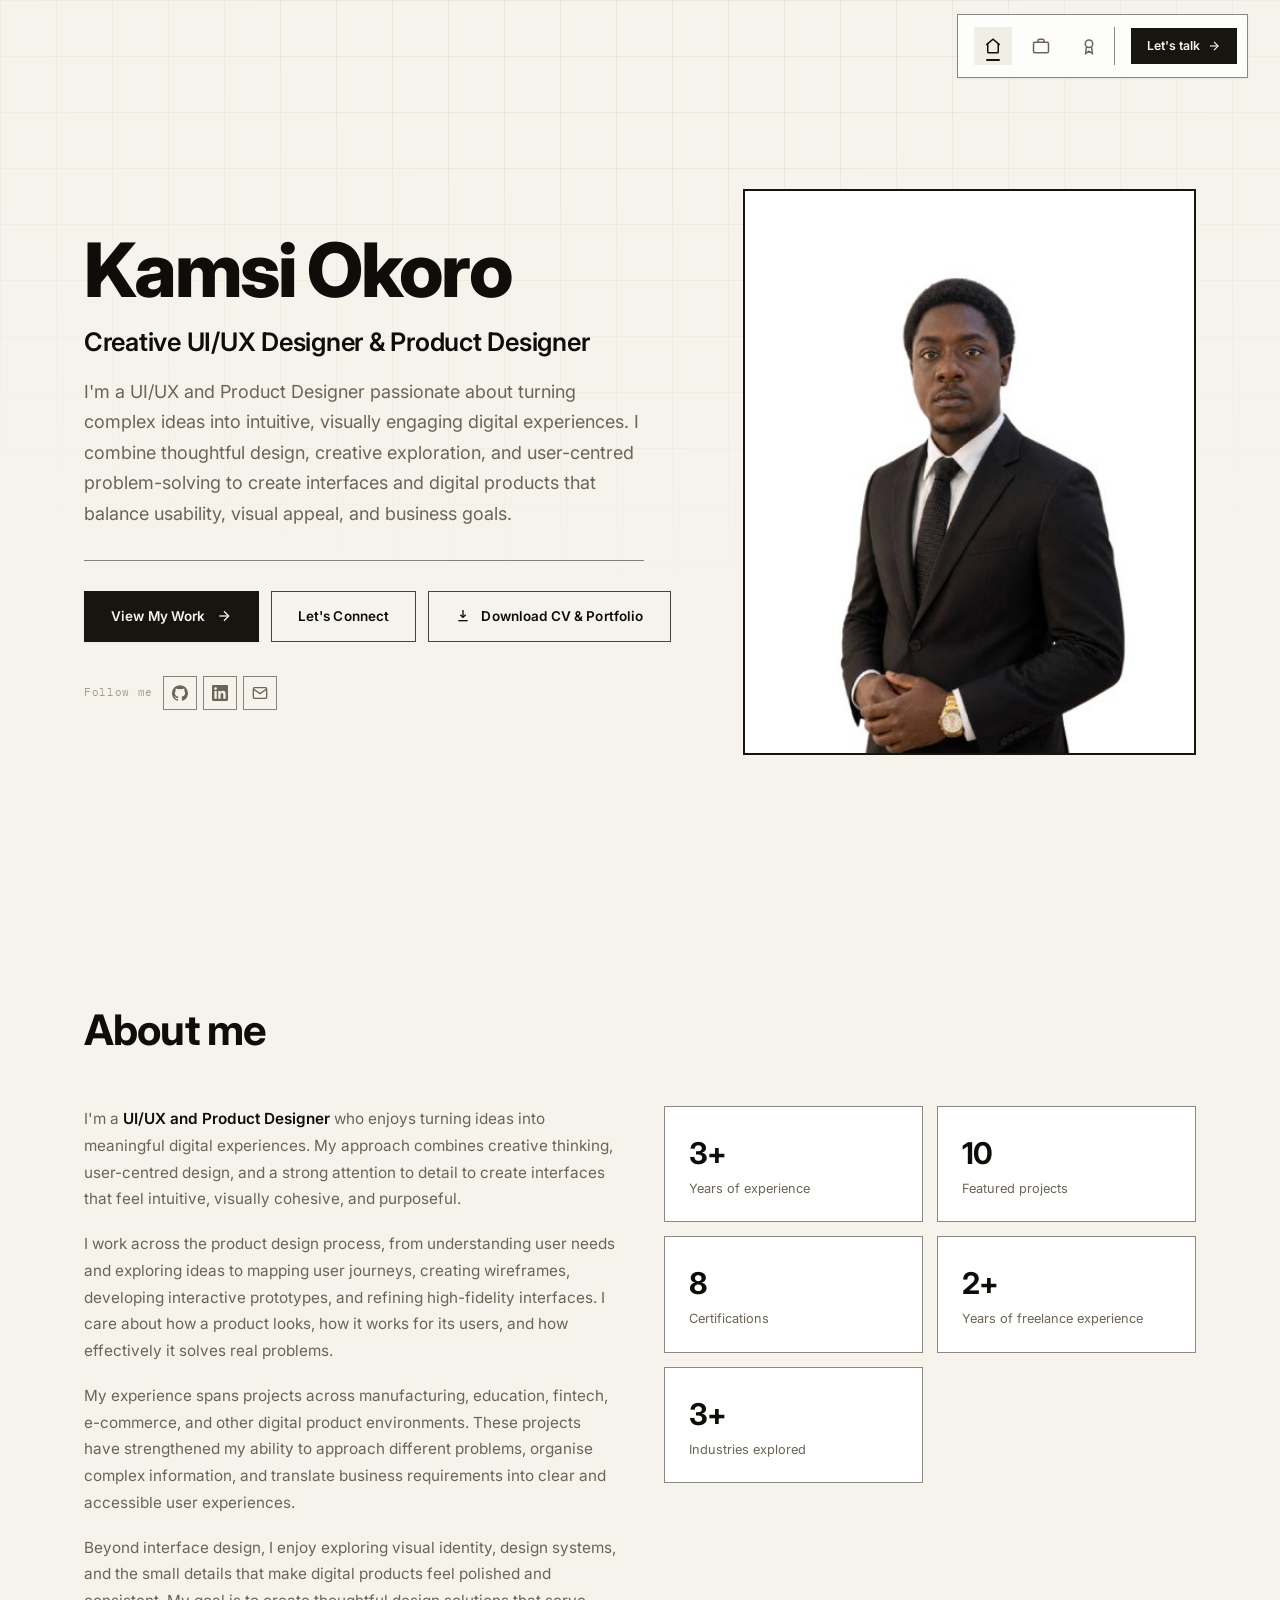
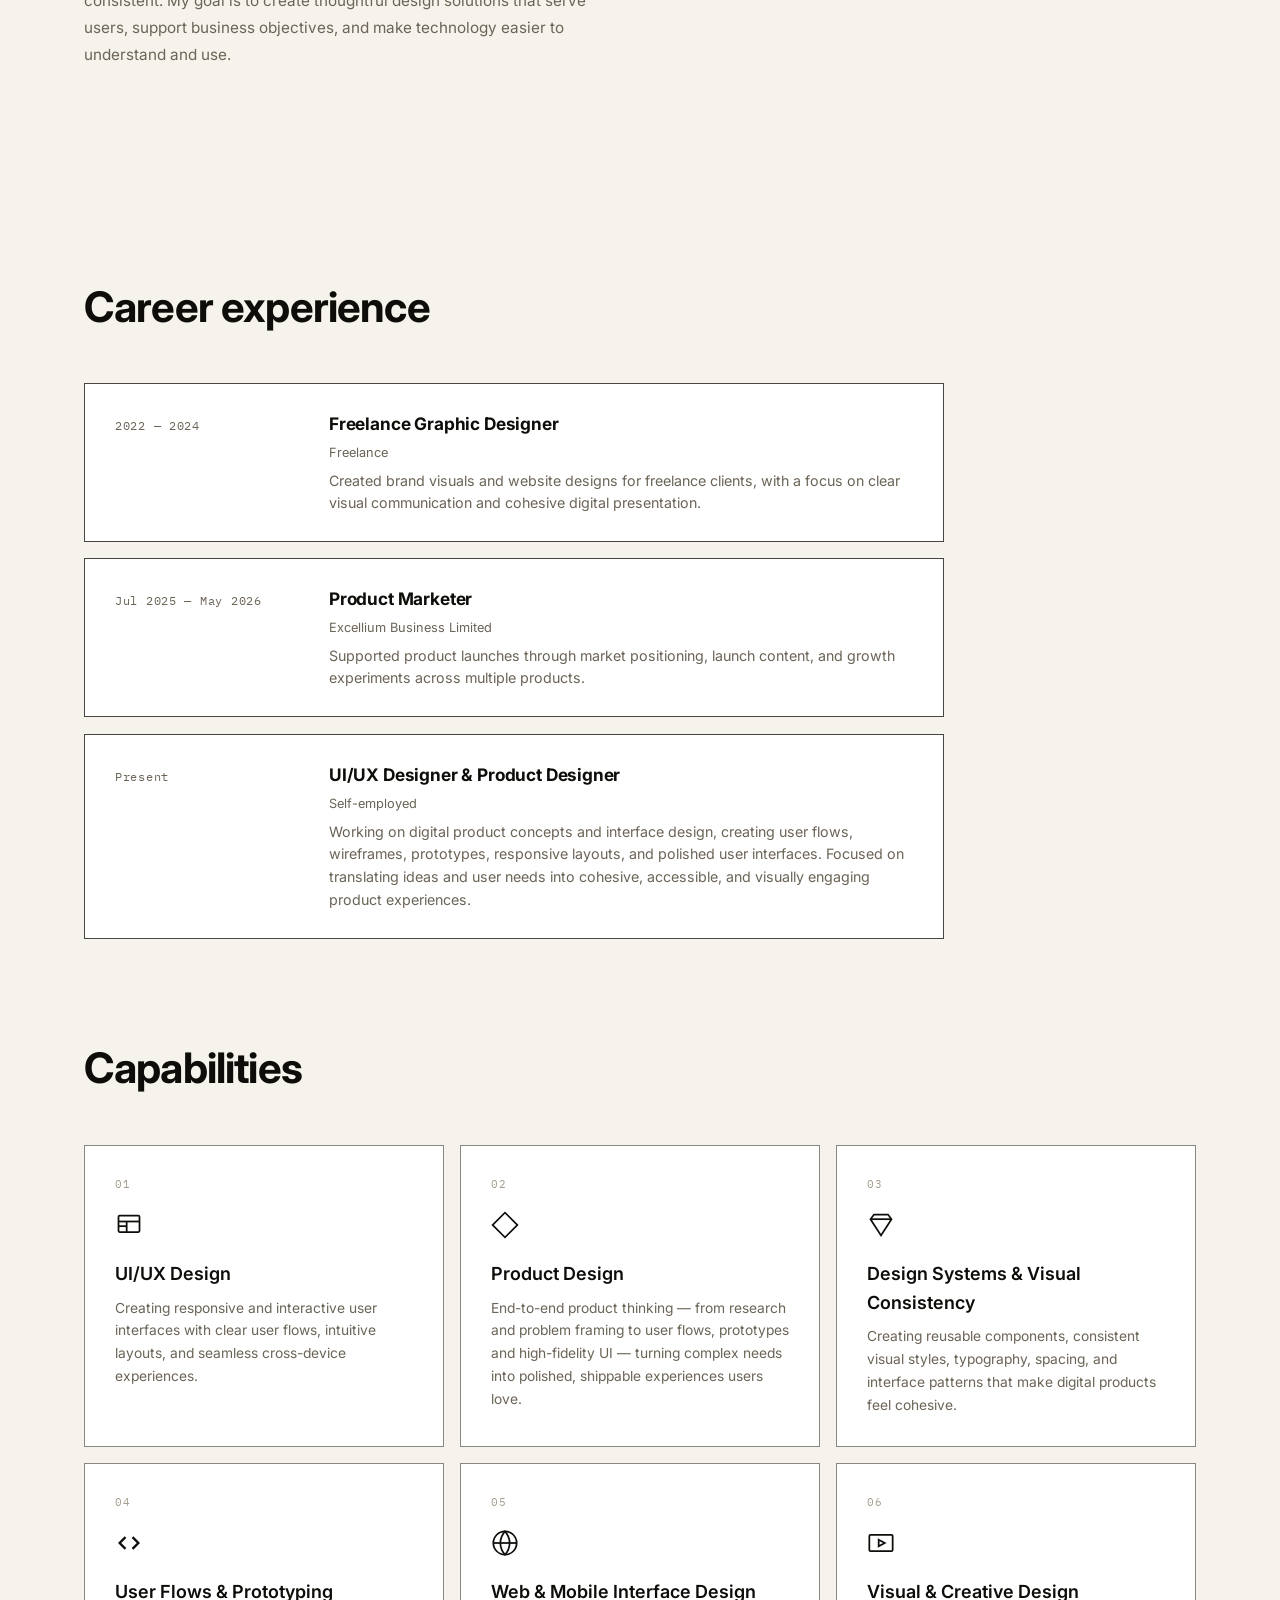
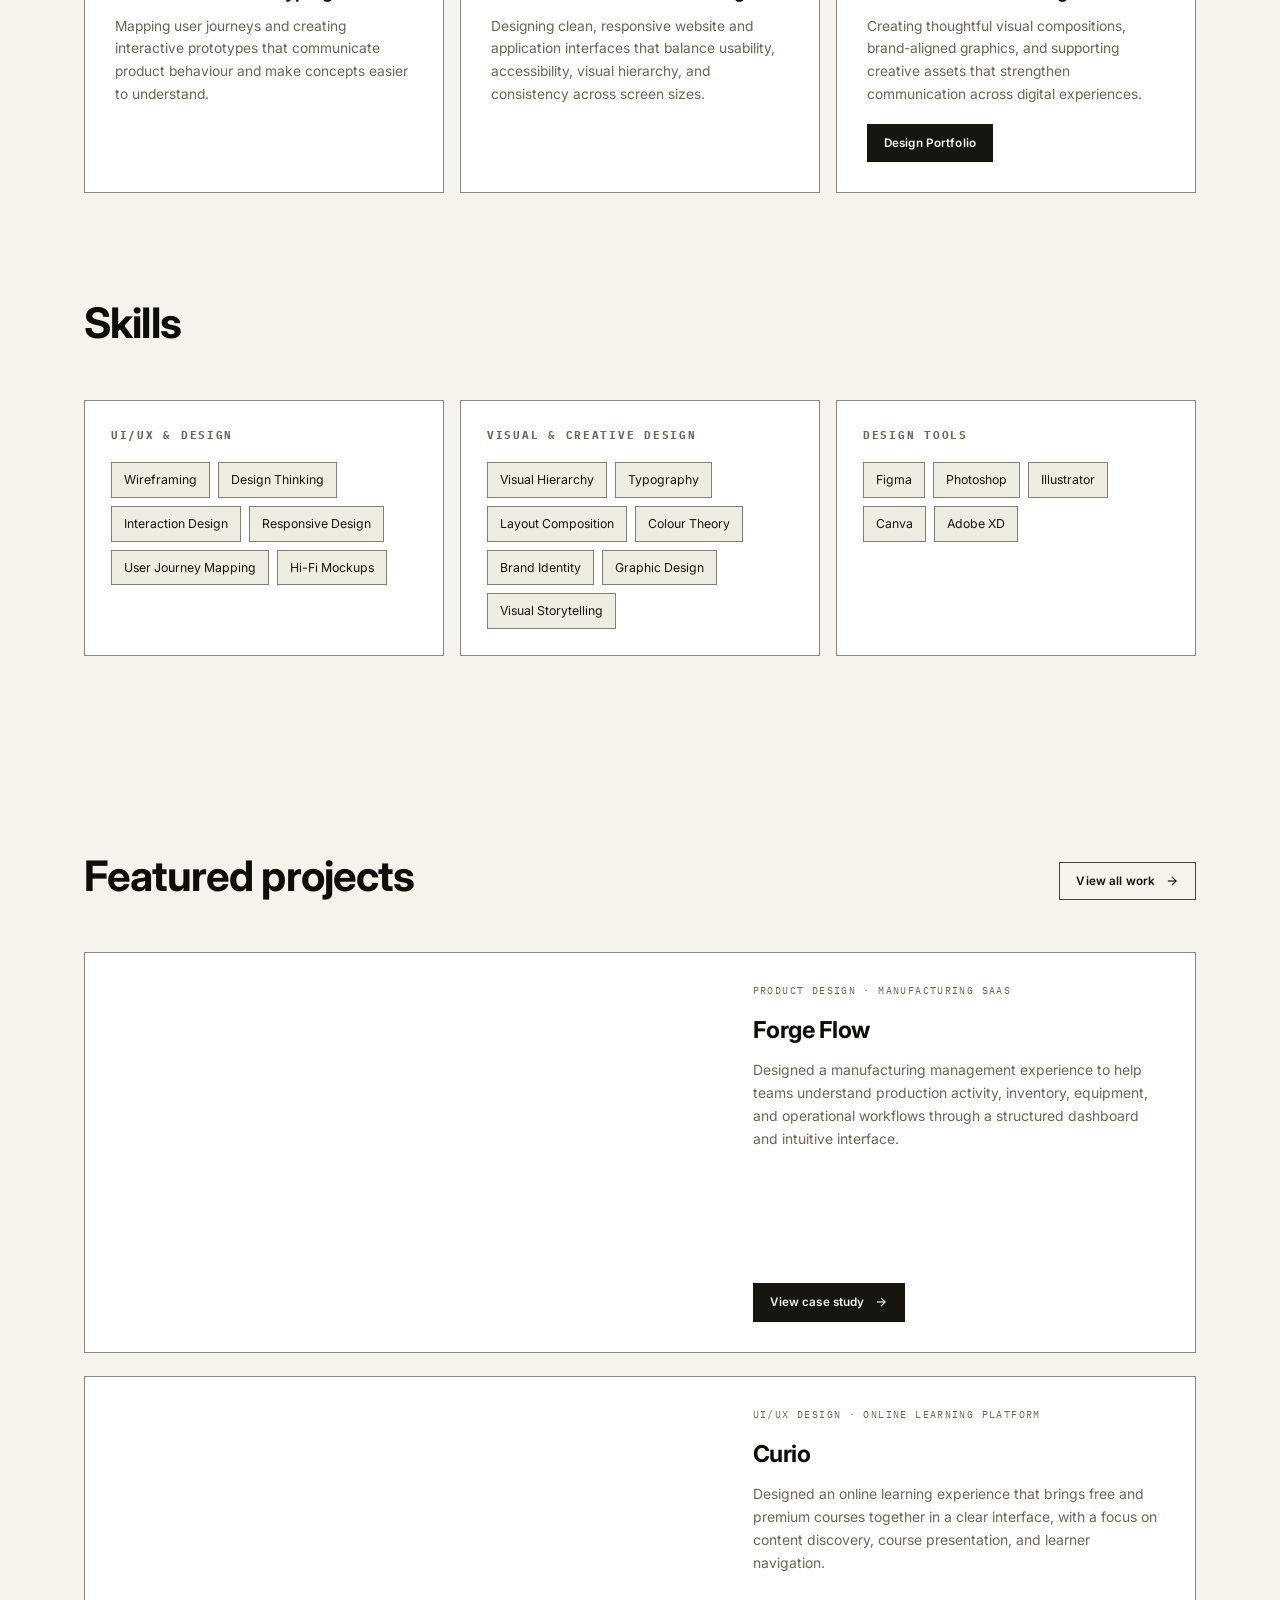
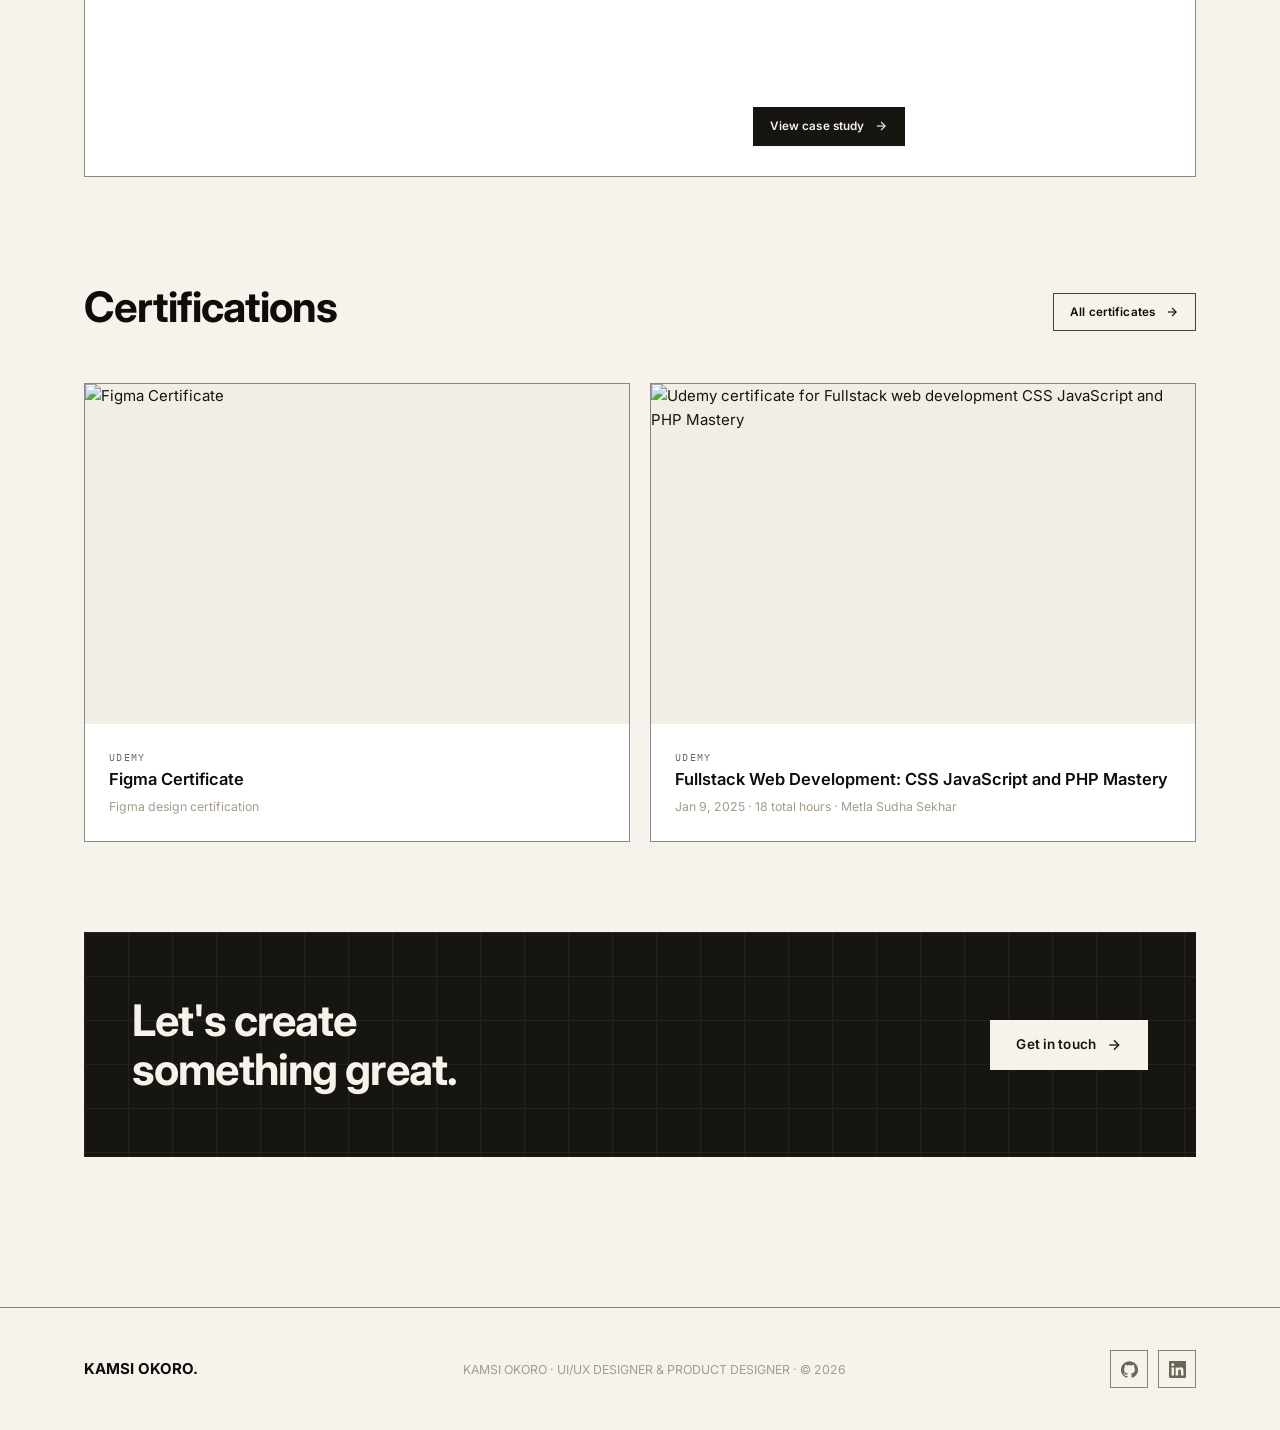
==== commit 992306f2: "Restore name in portfolio hero heading" ====
--- a/index.html
+++ b/index.html
@@ -56,8 +56,8 @@
   <section class="hero">
     <div class="container hero-grid">
       <div class="hero-copy hero-enter">
-        <span class="hero-name-line">Creative UI/UX Designer &amp; Product Designer</span>
-        <p class="hero-subtitle">Designing intuitive digital experiences with purpose, clarity, and creativity.</p>
+        <span class="hero-name-line">Kamsi Okoro</span>
+        <p class="hero-subtitle">Creative UI/UX Designer &amp; Product Designer</p>
         <p class="hero-intro">I'm a UI/UX and Product Designer passionate about turning complex ideas into intuitive, visually engaging digital experiences. I combine thoughtful design, creative exploration, and user-centred problem-solving to create interfaces and digital products that balance usability, visual appeal, and business goals.</p>
         <div class="hero-cta">
           <a class="btn btn-primary" href="works.html">View My Work
